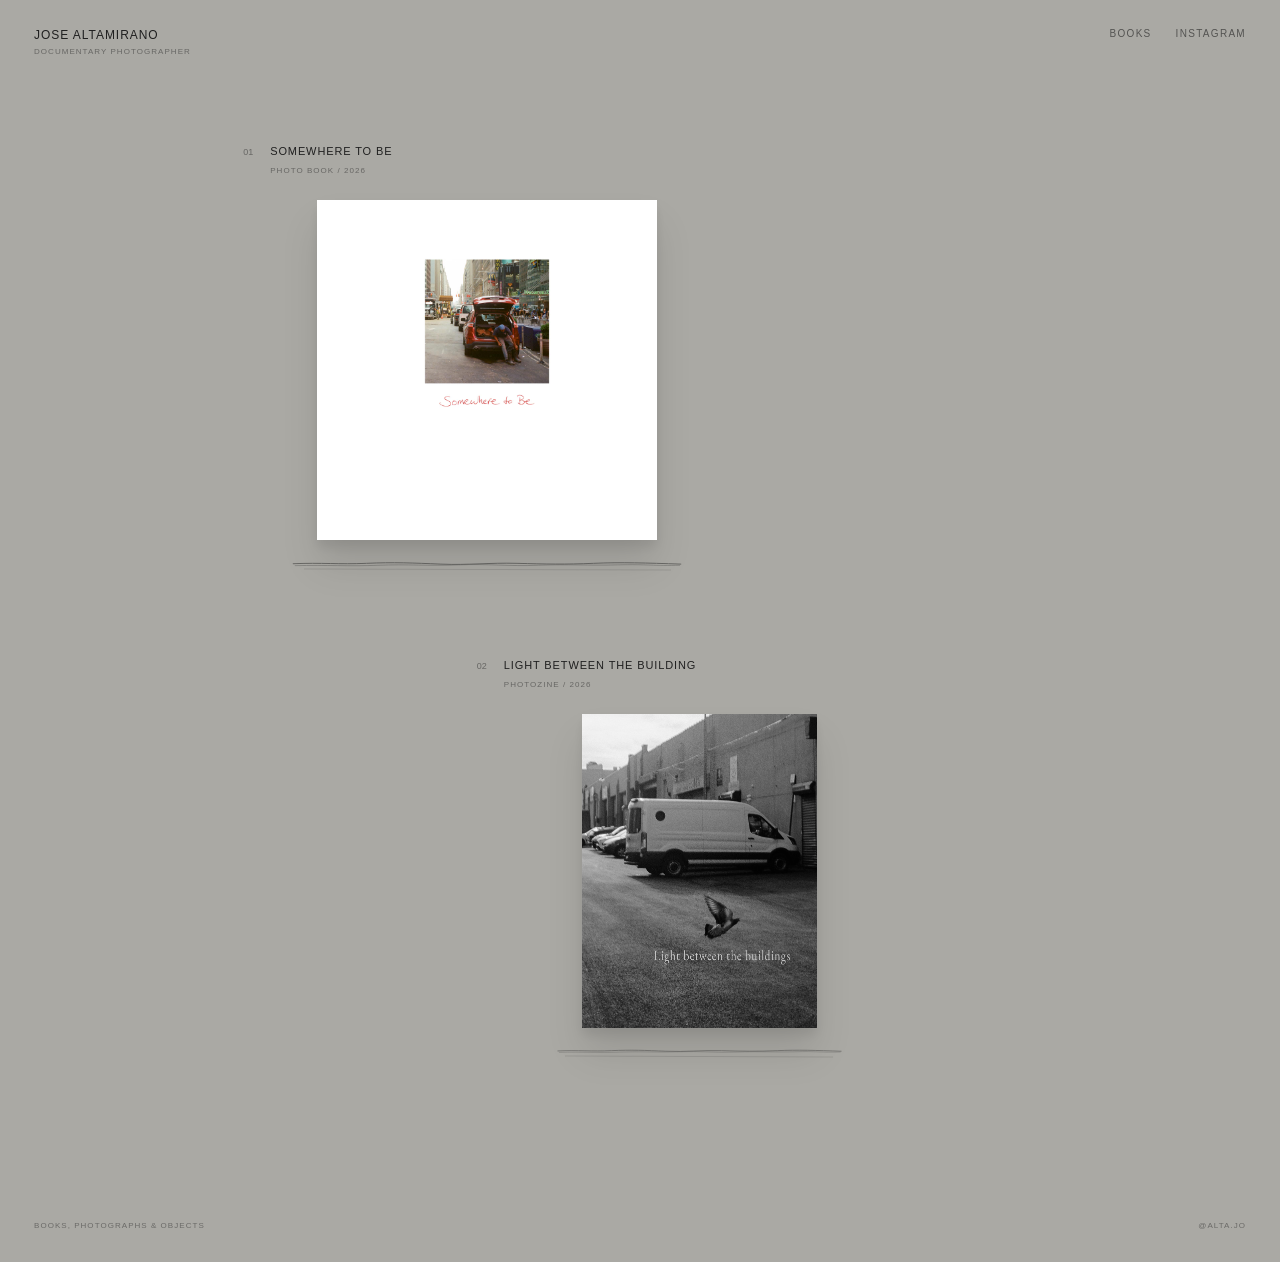
==== index.html @ 5baa40c7 "Add files via upload" ====
<!DOCTYPE html>
<html lang="en">
<head>
  <meta charset="UTF-8">
  <meta name="viewport" content="width=device-width, initial-scale=1.0">
  <title>Jose Altamirano</title>
  <link rel="stylesheet" href="style.css">
</head>

<body>

  <header class="site-header">
    <div class="brand-block">
      <a href="./" class="site-name">JOSE ALTAMIRANO</a>
      <span class="site-role">DOCUMENTARY PHOTOGRAPHER</span>
    </div>

    <nav class="site-nav">
      <a href="#books">BOOKS</a>
      <a
        href="https://www.instagram.com/alta.jo/"
        target="_blank"
        rel="noopener"
      >
        INSTAGRAM
      </a>
    </nav>
  </header>

  <main id="books" class="books">

    <article
      class="project project-summer"
      data-theme="summer"
    >
      <div class="project-meta">
        <span class="project-number">01</span>

        <div>
          <h1>SOMEWHERE TO BE</h1>
          <p>PHOTO BOOK / 2026</p>
        </div>
      </div>

      <a
        href="summer/"
        class="book-link"
        aria-label="View Somewhere to Be"
      >
        <div class="book-wrap">
          <img
            src="images/summer-cover.jpg"
            alt="Somewhere to Be"
            class="book"
          >
        </div>

        <div class="shelf">
          <span></span>
        </div>

        <div class="view-project">
          VIEW PROJECT →
        </div>
      </a>
    </article>

    <article
      class="project project-light"
      data-theme="light"
    >
      <div class="project-meta">
        <span class="project-number">02</span>

        <div>
          <h1>LIGHT BETWEEN THE BUILDING</h1>
          <p>PHOTOZINE / 2026</p>
        </div>
      </div>

      <a
        href="light-between-the-buildings/"
        class="book-link"
        aria-label="View Light Between the Building"
      >
        <div class="book-wrap smaller">
          <img
            src="images/light-cover.jpg"
            alt="Light Between the Building"
            class="book"
          >
        </div>

        <div class="shelf">
          <span></span>
        </div>

        <div class="view-project">
          VIEW PROJECT →
        </div>
      </a>
    </article>

  </main>

  <footer class="site-footer">
    <p>BOOKS, PHOTOGRAPHS & OBJECTS</p>

    <a
      href="https://www.instagram.com/alta.jo/"
      target="_blank"
      rel="noopener"
    >
      @ALTA.JO
    </a>
  </footer>

  <script src="script.js"></script>

</body>
</html>
---- style.css ----
/* ---------------------------------
   BASE
---------------------------------- */

* {
  box-sizing: border-box;
}

html {
  scroll-behavior: smooth;
}

:root {
  --background: #aaa9a4;
  --text: #202020;
  --muted: rgba(32, 32, 32, 0.56);
  --line: rgba(32, 32, 32, 0.55);

  --summer-bg: #e7dfd2;
  --summer-accent: #a74b3c;

  --light-bg: #262626;
  --light-text: #f3f0e8;
}

body {
  margin: 0;
  min-height: 100vh;
  background: var(--background);
  color: var(--text);
  font-family: Arial, Helvetica, sans-serif;

  transition:
    background-color 0.9s ease,
    color 0.9s ease;
}


/* ---------------------------------
   HEADER
---------------------------------- */

.site-header {
  position: fixed;
  z-index: 20;
  top: 0;
  left: 0;
  width: 100%;

  display: flex;
  align-items: flex-start;
  justify-content: space-between;

  padding: 28px 34px;
  pointer-events: none;
}

.site-header a {
  pointer-events: auto;
}

.brand-block {
  display: flex;
  flex-direction: column;
  align-items: flex-start;
  gap: 5px;
}

.site-role {
  font-size: 8px;
  letter-spacing: 0.13em;
  opacity: 0.48;
  white-space: nowrap;
}

.site-name {
  color: inherit;
  text-decoration: none;
  font-size: 12px;
  letter-spacing: 0.08em;
  font-weight: 500;
}

.site-nav {
  display: flex;
  gap: 24px;
}

.site-nav a {
  color: inherit;
  text-decoration: none;
  font-size: 10px;
  letter-spacing: 0.13em;
  opacity: 0.62;
  transition: opacity 0.3s ease;
}

.site-nav a:hover {
  opacity: 1;
}


/* ---------------------------------
   BOOKS
---------------------------------- */

.books {
  width: 100%;
  padding: 145px 6vw 75px;
}


/* ---------------------------------
   EACH PROJECT
---------------------------------- */

.project {
  position: relative;
  width: min(720px, 82vw);
  margin-bottom: 52px;

  opacity: 0;
  transform: translateY(20px);

  animation:
    projectEnter
    1s
    cubic-bezier(.22, .61, .36, 1)
    forwards;
}

.project:nth-child(2) {
  animation-delay: 0.18s;
}

.project-summer {
  margin-left: 13vw;
}

.project-light {
  margin-left: auto;
  margin-right: 13vw;
  width: min(560px, 72vw);
}


/* ---------------------------------
   PROJECT META
---------------------------------- */

.project-meta {
  display: flex;
  align-items: flex-start;
  gap: 17px;
  margin-bottom: 25px;

  transition:
    color 0.7s ease,
    transform 0.5s ease;
}

.project-number {
  font-size: 9px;
  line-height: 1.2;
  opacity: 0.48;
  padding-top: 2px;
}

.project-meta h1 {
  margin: 0 0 7px;
  max-width: 340px;
  font-size: 11px;
  line-height: 1.25;
  font-weight: 500;
  letter-spacing: 0.08em;
}

.project-meta p {
  margin: 0;
  font-size: 8px;
  letter-spacing: 0.13em;
  opacity: 0.48;
}


/* ---------------------------------
   BOOK LINK
---------------------------------- */

.book-link {
  position: relative;
  display: block;
  color: inherit;
  text-decoration: none;
}


/* ---------------------------------
   BOOK OBJECT
---------------------------------- */

.book-wrap {
  position: relative;
  width: 340px;
  margin-left: 74px;

  transform-style: preserve-3d;

  transition:
    transform 0.45s
    cubic-bezier(.22, .61, .36, 1);
}

.book-wrap.smaller {
  width: 235px;
  margin-left: 105px;
}

.book {
  display: block;
  width: 100%;
  height: auto;

  box-shadow:
    0 7px 11px rgba(0, 0, 0, 0.08),
    0 25px 35px rgba(0, 0, 0, 0.10);

  transition:
    box-shadow 0.45s ease,
    filter 0.45s ease;

  will-change: transform;
}

.project.is-hovering .book-wrap {
  transform:
    translateY(-11px)
    rotate(var(--rotate, 0deg));
}

.project.is-hovering .book {
  box-shadow:
    0 13px 18px rgba(0, 0, 0, 0.09),
    0 36px 50px rgba(0, 0, 0, 0.15);
}


/* ---------------------------------
   SHELF
---------------------------------- */

.shelf {
  position: relative;
  height: 28px;

  /* gives the book a little air above the shelf */
  margin-top: 18px;
}

/* Keep each shelf only a little wider than the book itself. */
.project-summer .shelf {
  width: 390px;
  margin-left: 49px;
}

.project-light .shelf {
  width: 285px;
  margin-left: 80px;
}

/*
  Uneven double stroke. The SVG is used only as a mask,
  so it automatically follows the current project color.
*/
.shelf span {
  position: absolute;
  left: 0;
  top: 0;

  display: block;
  width: 100%;
  height: 13px;

  background: currentColor;
  opacity: 0.52;

  -webkit-mask:
    url("data:image/svg+xml,%3Csvg xmlns='http://www.w3.org/2000/svg' viewBox='0 0 1000 22'%3E%3Cpath d='M3 9 C75 6 122 11 191 8 S310 7 382 10 S505 6 577 8 S701 11 773 8 S907 7 997 10' fill='none' stroke='black' stroke-width='2.4' stroke-linecap='round'/%3E%3Cpath d='M8 14 C90 12 145 16 220 13 S352 15 427 12 S557 16 632 13 S760 14 835 12 S930 15 994 13' fill='none' stroke='black' stroke-width='1.25' stroke-linecap='round'/%3E%3C/svg%3E")
    center / 100% 100% no-repeat;

  mask:
    url("data:image/svg+xml,%3Csvg xmlns='http://www.w3.org/2000/svg' viewBox='0 0 1000 22'%3E%3Cpath d='M3 9 C75 6 122 11 191 8 S310 7 382 10 S505 6 577 8 S701 11 773 8 S907 7 997 10' fill='none' stroke='black' stroke-width='2.4' stroke-linecap='round'/%3E%3Cpath d='M8 14 C90 12 145 16 220 13 S352 15 427 12 S557 16 632 13 S760 14 835 12 S930 15 994 13' fill='none' stroke='black' stroke-width='1.25' stroke-linecap='round'/%3E%3C/svg%3E")
    center / 100% 100% no-repeat;

  transform: scaleX(0) rotate(-0.12deg);
  transform-origin: left center;

  animation:
    drawShelf
    1.1s
    cubic-bezier(.22, .61, .36, 1)
    forwards;

  animation-delay: 0.45s;
}

/* small imperfect pencil-like continuation */
.shelf::after {
  content: "";

  position: absolute;
  left: 3%;
  top: 11px;

  width: 94%;
  height: 1px;

  background: currentColor;
  opacity: 0.13;

  transform: rotate(0.18deg);
  transform-origin: center;
}

/* ---------------------------------
   VIEW PROJECT
---------------------------------- */

.view-project {
  margin-top: 11px;
  margin-left: 74px;

  font-size: 9px;
  letter-spacing: 0.14em;

  opacity: 0;
  transform: translateY(7px);

  transition:
    opacity 0.35s ease,
    transform 0.35s ease;
}

.project-light .view-project {
  margin-left: 105px;
}

.project.is-hovering .view-project {
  opacity: 0.75;
  transform: translateY(0);
}


/* ---------------------------------
   PROJECT HOVER DETAILS
---------------------------------- */

.project-summer.is-hovering .project-number {
  color: var(--summer-accent);
  opacity: 1;
}

.project.is-hovering .project-meta {
  transform: translateY(-2px);
}


/* ---------------------------------
   FOOTER
---------------------------------- */

.site-footer {
  display: flex;
  justify-content: space-between;
  align-items: flex-end;

  padding: 0 34px 32px;

  font-size: 8px;
  letter-spacing: 0.13em;

  opacity: 0.45;

  transition: color 0.7s ease;
}

.site-footer p {
  margin: 0;
}

.site-footer a {
  color: inherit;
  text-decoration: none;
}


/* ---------------------------------
   THEME STATES
---------------------------------- */

body.theme-summer {
  background: var(--summer-bg);
  color: #2a2926;
}

body.theme-light {
  background: var(--light-bg);
  color: var(--light-text);
}

body.theme-light .book {
  box-shadow:
    0 10px 20px rgba(0, 0, 0, 0.25),
    0 35px 55px rgba(0, 0, 0, 0.35);
}


/* ---------------------------------
   ANIMATIONS
---------------------------------- */

@keyframes projectEnter {
  from {
    opacity: 0;
    transform: translateY(20px);
  }

  to {
    opacity: 1;
    transform: translateY(0);
  }
}

@keyframes drawShelf {
  from {
    transform: scaleX(0);
  }

  to {
    transform: scaleX(1);
  }
}


/* ---------------------------------
   MOBILE
---------------------------------- */

@media (max-width: 700px) {

  .site-header {
    padding: 23px 20px;
  }

  .site-nav {
    gap: 13px;
  }

  .brand-block {
    gap: 4px;
  }

  .site-role {
    font-size: 7px;
    letter-spacing: 0.11em;
  }

  .site-nav a {
    font-size: 8px;
  }

  .books {
    padding: 125px 20px 80px;
  }

  .project,
  .project-light {
    width: 100%;

    margin-left: 0;
    margin-right: 0;
    margin-bottom: 64px;
  }

  .project-light {
    padding-left: 8vw;
  }

  .project-meta {
    margin-bottom: 19px;
  }

  .book-wrap {
    width: min(68vw, 305px);
    margin-left: 7vw;
  }

  .book-wrap.smaller {
    width: min(52vw, 235px);
    margin-left: 15vw;
  }

  .shelf {
    margin-top: 16px;
  }

  .project-summer .shelf {
    width: calc(min(68vw, 305px) + 42px);
    margin-left: calc(7vw - 21px);
  }

  .project-light .shelf {
    width: calc(min(52vw, 235px) + 42px);
    margin-left: calc(15vw - 21px);
  }

  .view-project {
    margin-left: 7vw;
  }

  .project-light .view-project {
    margin-left: 15vw;
  }

  .view-project {
    opacity: 0.52;
    transform: none;
  }

  .site-footer {
    padding: 0 20px 24px;
    gap: 20px;
  }
}


/* ---------------------------------
   REDUCED MOTION
---------------------------------- */

@media (prefers-reduced-motion: reduce) {

  *,
  *::before,
  *::after {
    animation-duration: 0.01ms !important;
    animation-iteration-count: 1 !important;
    transition-duration: 0.01ms !important;
  }
}
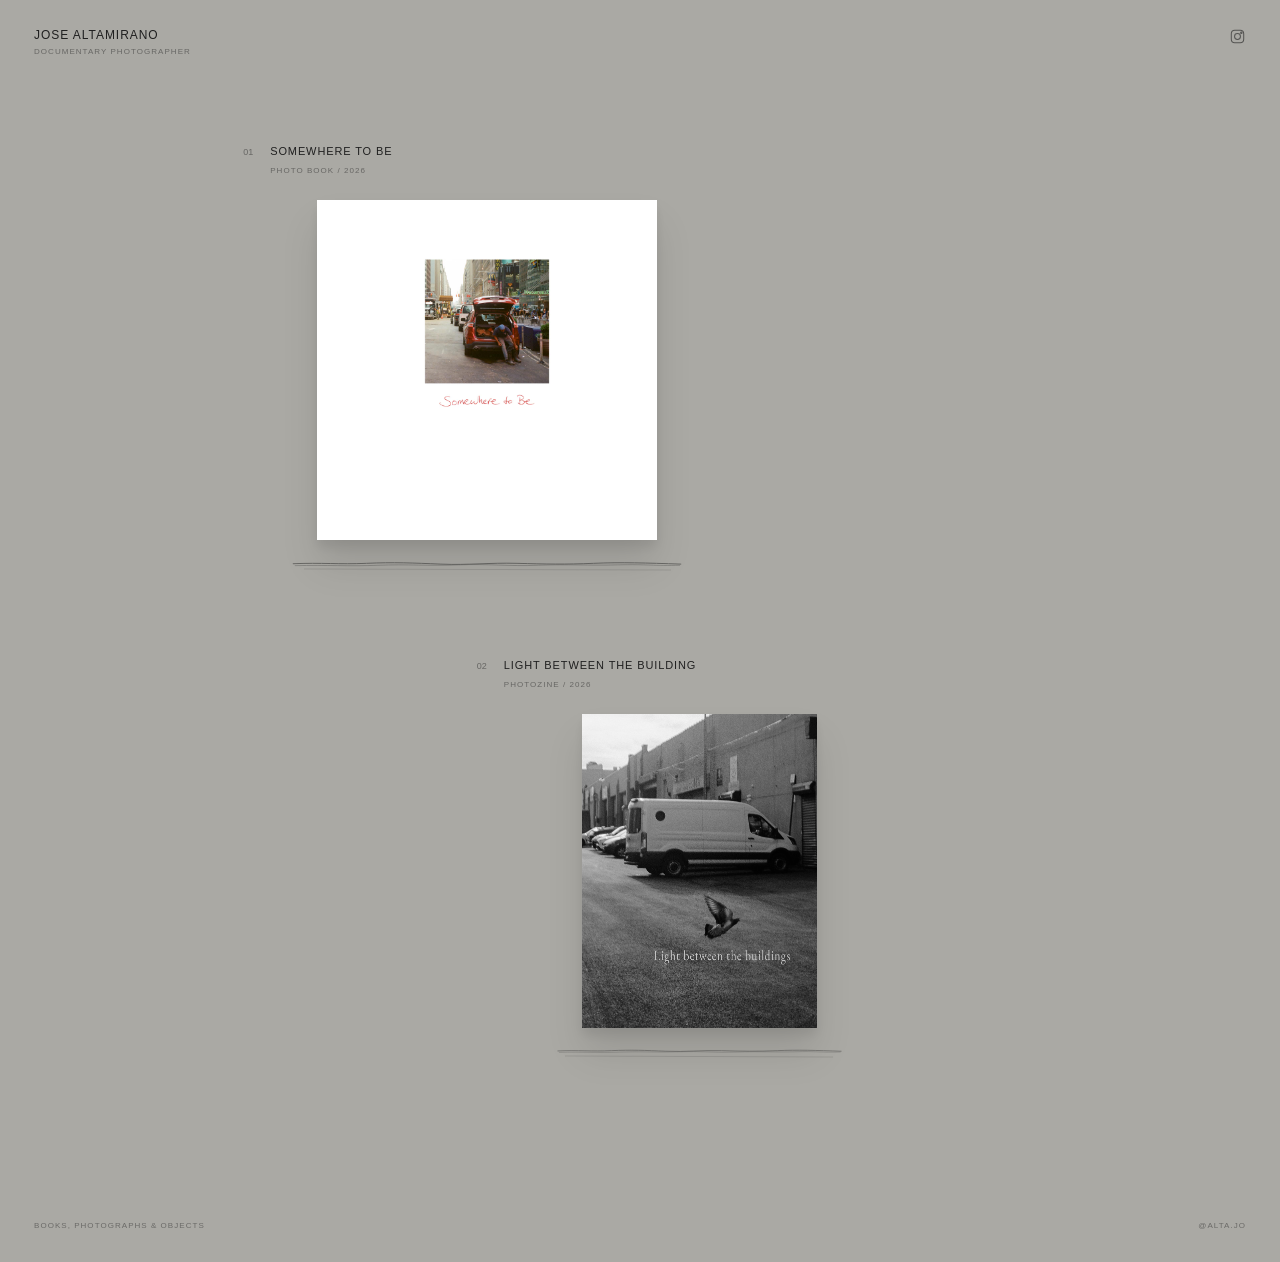
==== commit e8369737: "Add files via upload" ====
--- a/index.html
+++ b/index.html
@@ -16,13 +16,18 @@
     </div>
 
     <nav class="site-nav">
-      <a href="#books">BOOKS</a>
       <a
         href="https://www.instagram.com/alta.jo/"
         target="_blank"
         rel="noopener"
+        aria-label="Instagram"
+        class="instagram-link"
       >
-        INSTAGRAM
+        <svg class="instagram-icon" viewBox="0 0 24 24" aria-hidden="true">
+          <rect x="3.25" y="3.25" width="17.5" height="17.5" rx="5"></rect>
+          <circle cx="12" cy="12" r="4.15"></circle>
+          <circle cx="17.45" cy="6.75" r="1"></circle>
+        </svg>
       </a>
     </nav>
   </header>
--- a/style.css
+++ b/style.css
@@ -83,20 +83,35 @@
 
 .site-nav {
   display: flex;
-  gap: 24px;
+  align-items: center;
 }
 
 .site-nav a {
   color: inherit;
   text-decoration: none;
-  font-size: 10px;
-  letter-spacing: 0.13em;
   opacity: 0.62;
-  transition: opacity 0.3s ease;
+  transition: opacity 0.3s ease, transform 0.3s ease;
 }
 
 .site-nav a:hover {
   opacity: 1;
+  transform: translateY(-1px);
+}
+
+.instagram-link {
+  display: inline-flex;
+  align-items: center;
+  justify-content: center;
+}
+
+.instagram-icon {
+  width: 17px;
+  height: 17px;
+  fill: none;
+  stroke: currentColor;
+  stroke-width: 1.45;
+  stroke-linecap: round;
+  stroke-linejoin: round;
 }
 
 
@@ -448,12 +463,18 @@
 
 @media (max-width: 700px) {
 
+  body {
+    transition:
+      background-color 0.85s cubic-bezier(.22, .61, .36, 1),
+      color 0.7s ease;
+  }
+
   .site-header {
     padding: 23px 20px;
   }
 
   .site-nav {
-    gap: 13px;
+    gap: 0;
   }
 
   .brand-block {
@@ -465,8 +486,9 @@
     letter-spacing: 0.11em;
   }
 
-  .site-nav a {
-    font-size: 8px;
+  .instagram-icon {
+    width: 16px;
+    height: 16px;
   }
 
   .books {
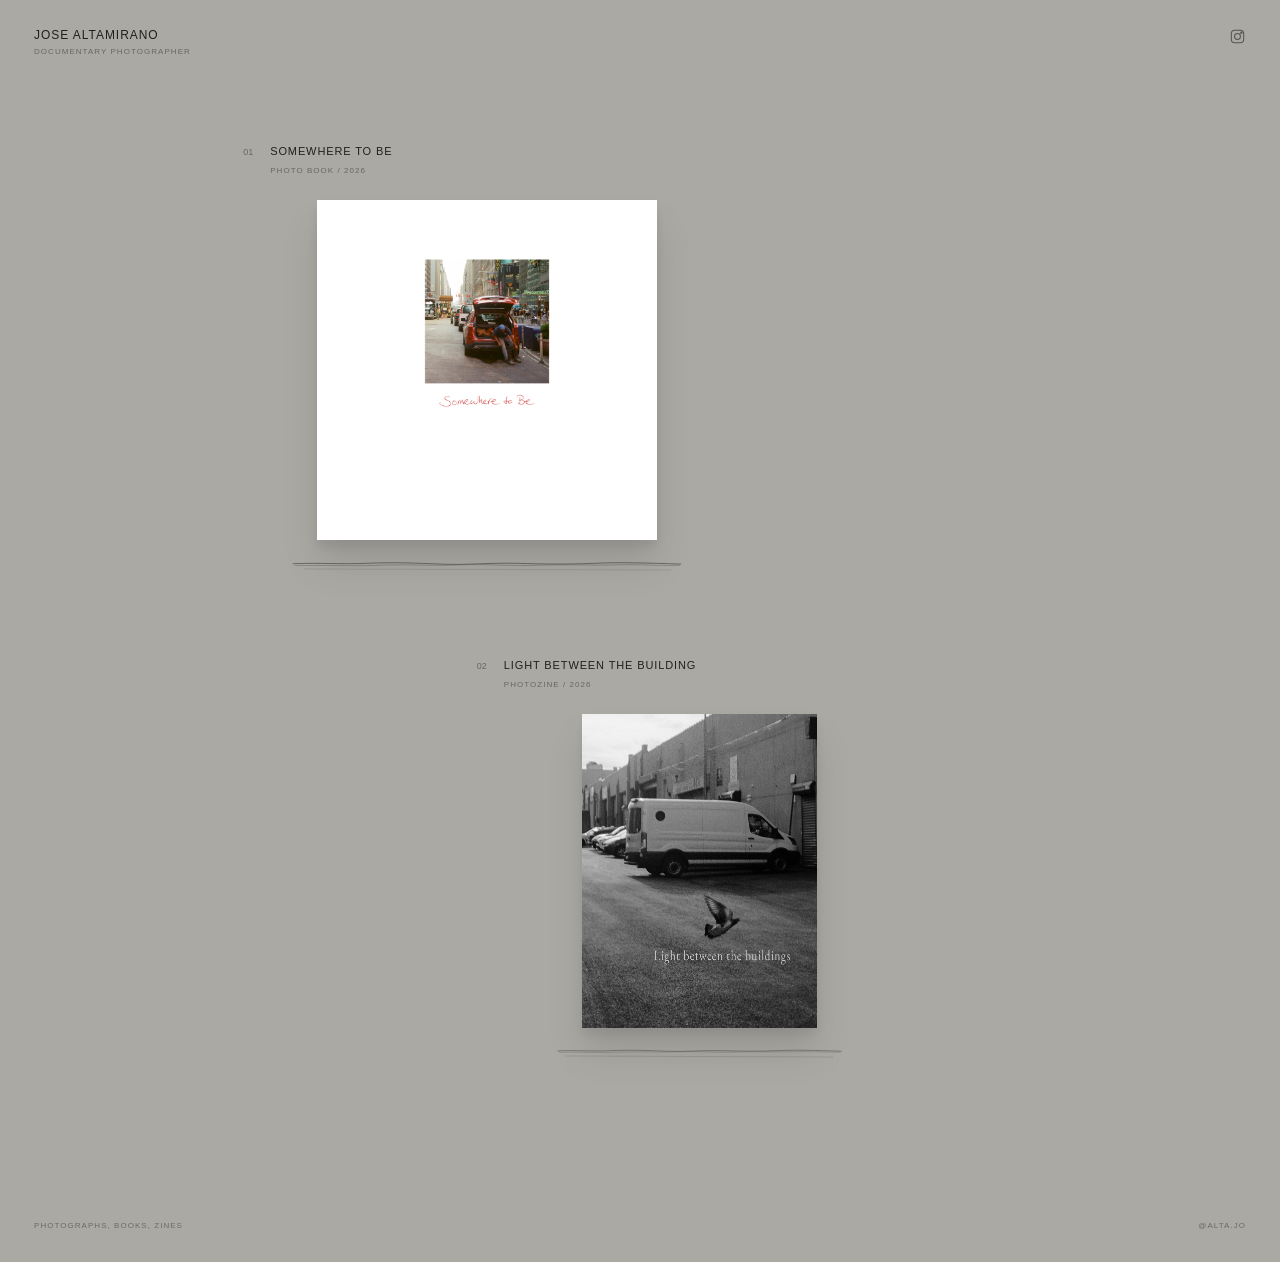
==== commit 0fd5ff29: "Add files via upload" ====
--- a/index.html
+++ b/index.html
@@ -48,7 +48,7 @@
       </div>
 
       <a
-        href="summer/"
+        href="Summer/"
         class="book-link"
         aria-label="View Somewhere to Be"
       >
@@ -109,7 +109,7 @@
   </main>
 
   <footer class="site-footer">
-    <p>BOOKS, PHOTOGRAPHS & OBJECTS</p>
+    <p>PHOTOGRAPHS, BOOKS, ZINES</p>
 
     <a
       href="https://www.instagram.com/alta.jo/"
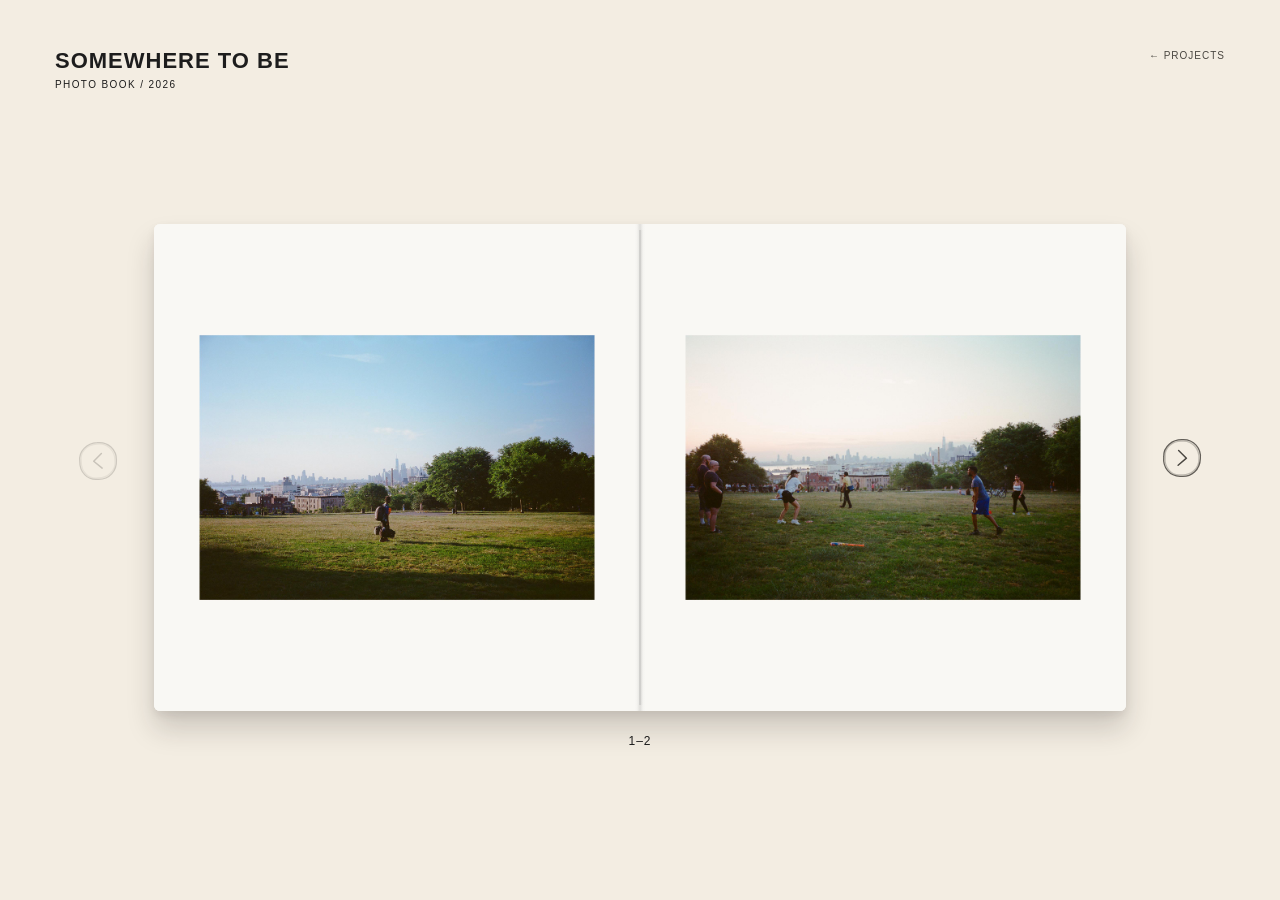
==== commit 2c65922b: "Add files via upload" ====
--- a/index.html
+++ b/index.html
@@ -1,126 +1,293 @@
 <!DOCTYPE html>
+
 <html lang="en">
 <head>
-  <meta charset="UTF-8">
-  <meta name="viewport" content="width=device-width, initial-scale=1.0">
-  <title>Jose Altamirano</title>
-  <link rel="stylesheet" href="style.css">
+<meta charset="utf-8"/>
+<meta content="width=device-width, initial-scale=1.0" name="viewport"/>
+<title>Somewhere to Be — Jose Altamirano</title>
+<link href="style.css" rel="stylesheet"/>
 </head>
-
-<body>
-
-  <header class="site-header">
-    <div class="brand-block">
-      <a href="./" class="site-name">JOSE ALTAMIRANO</a>
-      <span class="site-role">DOCUMENTARY PHOTOGRAPHER</span>
-    </div>
-
-    <nav class="site-nav">
-      <a
-        href="https://www.instagram.com/alta.jo/"
-        target="_blank"
-        rel="noopener"
-        aria-label="Instagram"
-        class="instagram-link"
-      >
-        <svg class="instagram-icon" viewBox="0 0 24 24" aria-hidden="true">
-          <rect x="3.25" y="3.25" width="17.5" height="17.5" rx="5"></rect>
-          <circle cx="12" cy="12" r="4.15"></circle>
-          <circle cx="17.45" cy="6.75" r="1"></circle>
+<body id="top">
+<header class="site-header">
+<h1>SOMEWHERE TO BE</h1>
+<p>PHOTO BOOK / 2026</p>
+</header>
+<a class="back-link" href="../index.html">← Projects</a>
+<main>
+<section aria-label="Somewhere to Be photo book" class="book-area">
+
+<button aria-label="Previous spread" class="arrow-button" id="previous-button" type="button">
+<svg aria-hidden="true" viewbox="0 0 60 60">
+<path class="sketch-circle circle-one" d="M30 5 C45 4, 56 16, 55 30 C55 45, 44 56, 29 55 C14 56, 4 44, 5 29 C4 15, 16 5, 30 5"></path>
+<path class="sketch-circle circle-two" d="M29 7 C43 5, 54 17, 53 31 C54 44, 42 54, 29 53 C16 55, 6 43, 7 30 C5 17, 16 7, 29 7"></path>
+<path class="sketch-arrow" d="M35 20 L24 30 L35 40"></path>
+</svg>
+</button>
+
+<div class="book-column">
+    <div class="purchase-slot">
+        <a class="mid-book-purchase" href="https://www.blurb.com/bookstore/invited/11046856/078c89bf5e12986d4794da893e44dfa9be1e446a" id="mid-book-purchase" target="_blank" rel="noopener noreferrer">GET A COPY →</a>
+    </div>
+
+    <div class="book" id="book">
+        <div class="page left-page">
+            <img alt="Left page of Somewhere to Be" id="left-page-image" src="images/001.jpg"/>
+        </div>
+        <div class="page right-page">
+            <img alt="Right page of Somewhere to Be" id="right-page-image" src="images/002.jpg"/>
+        </div>
+    </div>
+
+    <p class="page-number" id="page-number">1–2</p>
+</div>
+
+<button aria-label="Next spread" class="arrow-button" id="next-button" type="button">
+<svg aria-hidden="true" viewbox="0 0 60 60">
+<path class="sketch-circle circle-one" d="M30 5 C45 4, 56 16, 55 30 C55 45, 44 56, 29 55 C14 56, 4 44, 5 29 C4 15, 16 5, 30 5"></path>
+<path class="sketch-circle circle-two" d="M29 7 C43 5, 54 17, 53 31 C54 44, 42 54, 29 53 C16 55, 6 43, 7 30 C5 17, 16 7, 29 7"></path>
+<path class="sketch-arrow" d="M25 20 L36 30 L25 40"></path>
+</svg>
+</button>
+
+</section>
+</main>
+<!-- Hand-drawn cue appears once the reader reaches pages 13–14. -->
+<a aria-hidden="true" class="outside-scroll-cue" href="#prints" id="outside-scroll-cue">
+<span class="outside-scroll-label">SCROLL</span>
+<svg aria-hidden="true" viewbox="0 0 64 64">
+<path class="cue-circle cue-circle-one" d="M32 5 C47 5, 59 16, 59 31 C59 47, 48 59, 32 59 C16 60, 5 48, 5 32 C5 17, 16 6, 32 5 Z"></path>
+<path class="cue-circle cue-circle-two" d="M31 7 C46 6, 57 18, 57 32 C57 46, 47 57, 32 57 C18 58, 7 47, 7 32 C7 18, 17 8, 31 7 Z"></path>
+<path class="cue-arrow" d="M32 18 C31 25, 33 31, 32 39"></path>
+<path class="cue-arrow" d="M24 34 C27 38, 29 41, 32 45 C35 41, 38 38, 41 34"></path>
+</svg>
+</a>
+<!-- ==================================================
+     PROJECT EDITIONS
+     Unlocks once the reader reaches pages 13–14.
+     ================================================== -->
+<section aria-hidden="true" class="project-editions">
+<section class="shop-section prints-section" id="prints">
+<div class="about-book-block" aria-labelledby="about-book-title">
+<p class="about-book-label" id="about-book-title">ABOUT THIS BOOK</p>
+<div class="about-book-copy">
+<p>This is a collection of photographs from the places I’ve passed through, wandered into, and sometimes taken the long way around.</p>
+<p>These images are about everyday movement—people going somewhere, waiting, working, walking, and simply existing in the spaces between destinations.</p>
+<p>The book is a reminder that sometimes getting there matters less than noticing what’s around the corner.</p>
+</div>
+</div>
+<div class="free-pdf-block" id="get-the-book" aria-label="Get the book">
+<p class="free-pdf-label">GET THE BOOK</p>
+<div class="book-options">
+<div class="book-option">
+<p class="book-option-title">FREE DIGITAL COPY</p>
+<p class="free-pdf-copy">Download a free PDF to preview the full book.</p>
+<a class="free-pdf-link" href="downloads/somewhere-to-be.pdf" download>DOWNLOAD FREE PDF →</a>
+</div>
+<div class="book-option">
+<p class="book-option-title">PRINTED EDITION</p>
+<p class="free-pdf-copy">Prefer a physical copy? Order the printed edition through Blurb.</p>
+<a class="physical-book-link" href="https://www.blurb.com/bookstore/invited/11046856/078c89bf5e12986d4794da893e44dfa9be1e446a" target="_blank" rel="noopener noreferrer">BUY ON BLURB →</a>
+</div>
+</div>
+</div>
+<header class="section-heading">
+<p class="section-number">01</p>
+<h2>PRINTS</h2>
+</header>
+<div class="print-gallery-v2">
+<div class="print-stage-v2">
+<div class="print-visuals-v2">
+<article class="print-visual-v2 print-visual-one-v2" data-print-preview="0" role="button" tabindex="0">
+<img alt="Somewhere to Be print 01" src="images/prints/print-01.jpg"/>
+</article>
+<article class="print-visual-v2 print-visual-two-v2" data-print-preview="1" role="button" tabindex="0">
+<img alt="Somewhere to Be print 02" src="images/prints/print-02.jpg"/>
+</article>
+<article class="print-visual-v2 print-visual-three-v2" data-print-preview="2" role="button" tabindex="0">
+<img alt="Somewhere to Be print 03" src="images/prints/print-03.jpg"/>
+</article>
+</div>
+<!-- Details stay above the shelf. -->
+<div class="print-meta-row-v2">
+<div class="print-meta-v2">
+<p class="product-name">PRINT 01</p>
+<p class="product-details">8 × 12 / 11 × 14 / 12 × 18</p>
+<button class="product-link" type="button" data-print-preview="0">VIEW PRINT →</button>
+</div>
+<div class="print-meta-v2">
+<p class="product-name">PRINT 02</p>
+<p class="product-details">8 × 12 / 11 × 14 / 12 × 18</p>
+<button class="product-link" type="button" data-print-preview="1">VIEW PRINT →</button>
+</div>
+<div class="print-meta-v2">
+<p class="product-name">PRINT 03</p>
+<p class="product-details">8 × 12 / 11 × 14 / 12 × 18</p>
+<button class="product-link" type="button" data-print-preview="2">VIEW PRINT →</button>
+</div>
+</div>
+<div aria-hidden="true" class="print-shelf-v2"></div>
+</div>
+</div>
+</section>
+<section class="shop-section wearables-section" id="wearables" aria-hidden="true">
+<header class="section-heading">
+<p class="section-number">02</p>
+<h2>WEARABLES</h2>
+</header>
+<div class="wearable-gallery-v2">
+<div class="wearable-products-v2">
+<article class="wearable-item-v2" data-tee-item>
+<div class="wearable-visual-v2"
+     data-tee-preview
+     data-tee-title="PROJECT TEE 01"
+     data-tee-front="images/wearables/shirt-front-01.png"
+     data-tee-back="images/wearables/shirt-back-01.png"
+     role="button" tabindex="0"
+     aria-label="View Somewhere to Be tee 01 front and back">
+<img class="summer-tee-main-image" alt="Somewhere to Be project tee 01 back" src="images/wearables/shirt-back-01.png"/>
+</div>
+<div class="wearable-meta-v2">
+<p class="product-name">PROJECT TEE 01</p>
+<p class="product-details">SOMEWHERE TO BE</p>
+<button class="product-link" type="button"
+        data-tee-preview
+        data-tee-title="PROJECT TEE 01"
+        data-tee-front="images/wearables/shirt-front-01.png"
+        data-tee-back="images/wearables/shirt-back-01.png">VIEW TEE →</button>
+</div>
+</article>
+
+<article class="wearable-item-v2" data-tee-item>
+<div class="wearable-visual-v2"
+     data-tee-preview
+     data-tee-title="PROJECT TEE 02"
+     data-tee-front="images/wearables/shirt-front-02.png"
+     data-tee-back="images/wearables/shirt-back-02.png"
+     role="button" tabindex="0"
+     aria-label="View Somewhere to Be tee 02 front and back">
+<img class="summer-tee-main-image" alt="Somewhere to Be project tee 02 back" src="images/wearables/shirt-back-02.png"/>
+</div>
+<div class="wearable-meta-v2">
+<p class="product-name">PROJECT TEE 02</p>
+<p class="product-details">SOMEWHERE TO BE</p>
+<button class="product-link" type="button"
+        data-tee-preview
+        data-tee-title="PROJECT TEE 02"
+        data-tee-front="images/wearables/shirt-front-02.png"
+        data-tee-back="images/wearables/shirt-back-02.png">VIEW TEE →</button>
+</div>
+</article>
+</div>
+<div class="wearable-shelf-v2" aria-hidden="true"></div>
+</div>
+</section>
+<section class="shop-section objects-section" data-optional-products="">
+<header class="section-heading">
+<p class="section-number">03</p>
+<h2>OBJECTS</h2>
+</header>
+<div class="floating-products objects-layout">
+<article class="floating-product object-product object-one">
+<div class="product-image-wrap transparent-product">
+<img alt="Somewhere to Be sticker" src="images/objects/sticker-01.png"/>
+</div>
+<div class="product-info">
+<p class="product-name">STICKER 01</p>
+<button class="product-link" type="button">VIEW →</button>
+</div>
+</article>
+<article class="floating-product object-product object-two">
+<div class="product-image-wrap transparent-product">
+<img alt="Somewhere to Be sticker" src="images/objects/sticker-02.png"/>
+</div>
+<div class="product-info">
+<p class="product-name">STICKER 02</p>
+<button class="product-link" type="button">VIEW →</button>
+</div>
+</article>
+<article class="floating-product object-product object-three">
+<div class="product-image-wrap transparent-product">
+<img alt="Somewhere to Be sticker" src="images/objects/sticker-03.png"/>
+</div>
+<div class="product-info">
+<p class="product-name">STICKER 03</p>
+<button class="product-link" type="button">VIEW →</button>
+</div>
+</article>
+</div>
+</section>
+<footer class="project-footer">
+<a class="back-to-top" href="#top">↑ BACK TO TOP</a>
+<a class="footer-instagram" href="https://www.instagram.com/alta.jo/" rel="noopener noreferrer" target="_blank">@ALTA.JO ↗</a>
+</footer>
+</section>
+
+<!-- LARGE PRINT PREVIEW -->
+<div class="print-preview-modal" id="print-preview-modal" aria-hidden="true">
+    <button class="print-preview-backdrop" type="button" aria-label="Close print preview" data-print-close></button>
+
+    <div class="print-preview-dialog" role="dialog" aria-modal="true" aria-labelledby="print-preview-title">
+        <div class="print-preview-image-wrap">
+            <img id="print-preview-image" src="" alt="Selected print preview">
+        </div>
+
+        <div class="print-preview-info">
+            <div>
+                <p class="print-preview-title" id="print-preview-title">PRINT 01</p>
+                <p class="print-preview-sizes">8 × 12 / 11 × 14 / 12 × 18</p>
+            </div>
+
+            <a class="print-preview-next" id="print-preview-next" href="prints/print-01.html">VIEW PRINT PAGE →</a>
+        </div>
+    </div>
+
+    <button class="print-preview-close-cue" type="button" aria-label="Close print preview" data-print-close>
+        <span class="print-preview-close-label">CLOSE</span>
+        <svg viewBox="0 0 64 64" aria-hidden="true">
+            <path class="preview-close-circle preview-close-circle-one" d="M32 5 C47 5, 59 16, 59 31 C59 47, 48 59, 32 59 C16 60, 5 48, 5 32 C5 17, 16 6, 32 5 Z"></path>
+            <path class="preview-close-circle preview-close-circle-two" d="M31 7 C46 6, 57 18, 57 32 C57 46, 47 57, 32 57 C18 58, 7 47, 7 32 C7 18, 17 8, 31 7 Z"></path>
+            <path class="preview-close-x" d="M23 23 C27 27, 31 31, 41 41"></path>
+            <path class="preview-close-x" d="M41 23 C36 28, 31 33, 23 41"></path>
         </svg>
-      </a>
-    </nav>
-  </header>
-
-  <main id="books" class="books">
-
-    <article
-      class="project project-summer"
-      data-theme="summer"
-    >
-      <div class="project-meta">
-        <span class="project-number">01</span>
-
-        <div>
-          <h1>SOMEWHERE TO BE</h1>
-          <p>PHOTO BOOK / 2026</p>
-        </div>
-      </div>
-
-      <a
-        href="Summer/"
-        class="book-link"
-        aria-label="View Somewhere to Be"
-      >
-        <div class="book-wrap">
-          <img
-            src="images/summer-cover.jpg"
-            alt="Somewhere to Be"
-            class="book"
-          >
-        </div>
-
-        <div class="shelf">
-          <span></span>
-        </div>
-
-        <div class="view-project">
-          VIEW PROJECT →
-        </div>
-      </a>
-    </article>
-
-    <article
-      class="project project-light"
-      data-theme="light"
-    >
-      <div class="project-meta">
-        <span class="project-number">02</span>
-
-        <div>
-          <h1>LIGHT BETWEEN THE BUILDING</h1>
-          <p>PHOTOZINE / 2026</p>
-        </div>
-      </div>
-
-      <a
-        href="light-between-the-buildings/"
-        class="book-link"
-        aria-label="View Light Between the Building"
-      >
-        <div class="book-wrap smaller">
-          <img
-            src="images/light-cover.jpg"
-            alt="Light Between the Building"
-            class="book"
-          >
-        </div>
-
-        <div class="shelf">
-          <span></span>
-        </div>
-
-        <div class="view-project">
-          VIEW PROJECT →
-        </div>
-      </a>
-    </article>
-
-  </main>
-
-  <footer class="site-footer">
-    <p>PHOTOGRAPHS, BOOKS, ZINES</p>
-
-    <a
-      href="https://www.instagram.com/alta.jo/"
-      target="_blank"
-      rel="noopener"
-    >
-      @ALTA.JO
-    </a>
-  </footer>
-
-  <script src="script.js"></script>
-
+    </button>
+</div>
+
+<!-- TEE PREVIEW — FRONT + BACK -->
+<div class="tee-preview-modal" id="tee-preview-modal" aria-hidden="true">
+    <button class="tee-preview-backdrop" type="button" aria-label="Close tee preview" data-tee-close></button>
+
+    <div class="tee-preview-dialog" role="dialog" aria-modal="true" aria-labelledby="tee-preview-title">
+        <div class="tee-preview-images">
+            <figure class="tee-preview-side">
+                <img id="tee-preview-front" src="images/wearables/shirt-front-01.png" alt="Somewhere to Be project tee front">
+                <figcaption>FRONT</figcaption>
+            </figure>
+
+            <figure class="tee-preview-side">
+                <img id="tee-preview-back" src="images/wearables/shirt-back-01.png" alt="Somewhere to Be project tee back">
+                <figcaption>BACK</figcaption>
+            </figure>
+        </div>
+
+        <div class="tee-preview-info">
+            <div>
+                <p class="tee-preview-title" id="tee-preview-title">PROJECT TEE 01</p>
+                <p class="tee-preview-project">SOMEWHERE TO BE</p>
+            </div>
+        </div>
+    </div>
+
+    <button class="tee-preview-close-cue" type="button" aria-label="Close tee preview" data-tee-close>
+        <span class="tee-preview-close-label">CLOSE</span>
+        <svg viewBox="0 0 64 64" aria-hidden="true">
+            <path class="preview-close-circle preview-close-circle-one" d="M32 5 C47 5, 59 16, 59 31 C59 47, 48 59, 32 59 C16 60, 5 48, 5 32 C5 17, 16 6, 32 5 Z"></path>
+            <path class="preview-close-circle preview-close-circle-two" d="M31 7 C46 6, 57 18, 57 32 C57 46, 47 57, 32 57 C18 58, 7 47, 7 32 C7 18, 17 8, 31 7 Z"></path>
+            <path class="preview-close-x" d="M23 23 C27 27, 31 31, 41 41"></path>
+            <path class="preview-close-x" d="M41 23 C36 28, 31 33, 23 41"></path>
+        </svg>
+    </button>
+</div>
+
+<script src="script.js"></script>
 </body>
 </html>
--- a/style.css
+++ b/style.css
@@ -1,572 +1,2451 @@
-/* ---------------------------------
-   BASE
----------------------------------- */
-
 * {
-  box-sizing: border-box;
-}
+    margin: 0;
+    padding: 0;
+    box-sizing: border-box;
+}
+
+:root {
+    --site-background: #f3ede2;
+    --book-paper: #f8f6f0;
+    --text-color: #1d1d1d;
+    --arrow-color: #4a4741;
+}
+
+body {
+    min-height: 100vh;
+    background-color: var(--site-background);
+    color: var(--text-color);
+    font-family: Arial, Helvetica, sans-serif;
+}
+
+body.popup-open {
+    overflow: hidden;
+}
+
+.site-header {
+    position: absolute;
+    top: 48px;
+    left: 55px;
+    z-index: 20;
+}
+
+.site-header h1 {
+    font-size: 22px;
+    letter-spacing: 1px;
+}
+
+.site-header p {
+    margin-top: 5px;
+    font-size: 10px;
+    letter-spacing: 1.4px;
+}
+
+.back-link {
+    position: absolute;
+
+    top: 50px;
+    right: 55px;
+
+    color: #4a4741;
+
+    font-family: Arial, Helvetica, sans-serif;
+
+    font-size: 10px;
+
+    letter-spacing: 1px;
+
+    text-transform: uppercase;
+    text-decoration: none;
+
+    z-index: 20;
+
+    transition: opacity 0.2s ease;
+}
+
+.back-link:hover {
+    opacity: 0.55;
+}
+.book-area {
+    min-height: 92vh;
+    display: flex;
+    justify-content: center;
+    align-items: center;
+    gap: 32px;
+    padding: 120px 30px 30px;
+}
+
+.book {
+    width: min(1000px, 76vw);
+    aspect-ratio: 2 / 1;
+    display: flex;
+    position: relative;
+    isolation: isolate;
+    background-color: var(--book-paper);
+    border-radius: 6px;
+    overflow: visible;
+    box-shadow:
+        0 18px 28px rgba(35, 30, 25, 0.18),
+        0 4px 8px rgba(35, 30, 25, 0.08);
+    transition:
+        opacity 0.45s ease,
+        transform 0.45s ease,
+        filter 0.45s ease;
+}
+
+.book.is-ending {
+    opacity: 0;
+    transform: scale(0.97);
+    filter: blur(2px);
+}
+
+.book::after {
+    content: "";
+    position: absolute;
+    top: 0;
+    bottom: 0;
+    left: 50%;
+    width: 12px;
+    transform: translateX(-50%);
+    background: linear-gradient(
+        to right,
+        rgba(255, 255, 255, 0.12) 0%,
+        rgba(150, 150, 150, 0.04) 25%,
+        rgba(40, 40, 40, 0.12) 50%,
+        rgba(150, 150, 150, 0.04) 75%,
+        rgba(255, 255, 255, 0.12) 100%
+    );
+    pointer-events: none;
+    z-index: 9;
+}
+
+.book::before {
+    content: "";
+    position: absolute;
+    top: 6px;
+    bottom: 6px;
+    left: 50%;
+    width: 1px;
+    transform: translateX(-50%);
+    background-color: rgba(25, 25, 25, 0.18);
+    box-shadow:
+        -1px 0 2px rgba(255, 255, 255, 0.28),
+        1px 0 2px rgba(0, 0, 0, 0.08);
+    pointer-events: none;
+    z-index: 10;
+}
+
+.page {
+    width: 50%;
+    aspect-ratio: 1 / 1;
+    display: flex;
+    justify-content: center;
+    align-items: center;
+    position: relative;
+    background-color: var(--book-paper);
+    overflow: hidden;
+    z-index: 2;
+}
+
+.left-page {
+    border-radius: 6px 0 0 6px;
+    box-shadow: inset -7px 0 12px rgba(60, 55, 48, 0.025);
+}
+
+.right-page {
+    border-radius: 0 6px 6px 0;
+    box-shadow: inset 7px 0 12px rgba(60, 55, 48, 0.025);
+}
+
+.page img {
+    width: 100%;
+    height: 100%;
+    object-fit: contain;
+    object-position: center;
+    display: block;
+    user-select: none;
+    -webkit-user-drag: none;
+    image-rendering: auto;
+}
+
+.arrow-button {
+    width: 48px;
+    height: 48px;
+    padding: 0;
+    border: none;
+    background-color: transparent;
+    display: flex;
+    justify-content: center;
+    align-items: center;
+    flex-shrink: 0;
+    cursor: pointer;
+    transition:
+        transform 0.2s ease,
+        opacity 0.2s ease;
+}
+
+.arrow-button svg {
+    width: 44px;
+    height: 44px;
+    overflow: visible;
+}
+
+.sketch-circle,
+.sketch-arrow {
+    fill: none;
+    stroke: var(--arrow-color);
+    stroke-linecap: round;
+    stroke-linejoin: round;
+}
+
+.sketch-circle { stroke-width: 1.7; }
+.sketch-arrow { stroke-width: 2; }
+.circle-one { opacity: 0.85; }
+.circle-two { opacity: 0.3; }
+
+#previous-button {
+    transform: rotate(-3deg) translateY(2px);
+}
+
+#next-button {
+    transform: rotate(2deg) translateY(-1px);
+}
+
+#previous-button:hover {
+    transform: rotate(-5deg) translateY(2px) scale(1.06);
+    opacity: 0.72;
+}
+
+#next-button:hover {
+    transform: rotate(4deg) translateY(-1px) scale(1.06);
+    opacity: 0.72;
+}
+
+.arrow-button:focus-visible {
+    outline: 1px dashed var(--arrow-color);
+    outline-offset: 5px;
+}
+
+.arrow-button:disabled {
+    opacity: 0.25;
+    cursor: default;
+}
+
+.page-number {
+    margin-top: -50px;
+    padding-bottom: 30px;
+    text-align: center;
+    font-size: 12px;
+    letter-spacing: 1px;
+}
+
+.end-popup {
+    position: fixed;
+    inset: 0;
+    display: flex;
+    justify-content: center;
+    align-items: center;
+    padding: 24px;
+    background-color: rgba(31, 28, 24, 0);
+    opacity: 0;
+    visibility: hidden;
+    transition:
+        opacity 0.4s ease,
+        visibility 0.4s ease,
+        background-color 0.4s ease;
+    z-index: 100;
+}
+
+.end-popup.is-visible {
+    opacity: 1;
+    visibility: visible;
+    background-color: rgba(31, 28, 24, 0.55);
+}
+
+.end-popup-panel {
+    width: min(520px, 92vw);
+    position: relative;
+    padding: 52px 48px 44px;
+    background-color: var(--book-paper);
+    border-radius: 4px;
+    text-align: center;
+    box-shadow:
+        0 28px 70px rgba(20, 18, 15, 0.25),
+        0 4px 16px rgba(20, 18, 15, 0.1);
+    opacity: 0;
+    transform: translateY(20px) scale(0.97);
+    transition:
+        opacity 0.4s ease 0.12s,
+        transform 0.4s ease 0.12s;
+}
+
+.end-popup.is-visible .end-popup-panel {
+    opacity: 1;
+    transform: translateY(0) scale(1);
+}
+
+.popup-close {
+    position: absolute;
+    top: 15px;
+    right: 18px;
+    width: 34px;
+    height: 34px;
+    border: none;
+    background: transparent;
+    color: #46413a;
+    font-size: 29px;
+    font-weight: 300;
+    line-height: 1;
+    cursor: pointer;
+}
+
+.popup-eyebrow {
+    margin-bottom: 15px;
+    font-size: 10px;
+    letter-spacing: 2px;
+}
+
+.end-popup-panel h2 {
+    font-family: Georgia, "Times New Roman", serif;
+    font-size: clamp(28px, 4vw, 39px);
+    font-weight: 400;
+    line-height: 1.15;
+}
+
+.popup-copy {
+    max-width: 390px;
+    margin: 19px auto 30px;
+    color: #5d574f;
+    font-family: Georgia, "Times New Roman", serif;
+    font-size: 16px;
+    line-height: 1.6;
+}
+
+.popup-links {
+    display: grid;
+    gap: 12px;
+}
+
+.popup-link {
+    display: block;
+    padding: 15px 20px;
+    border: 1px solid #37332e;
+    color: #27231f;
+    background-color: transparent;
+    font-size: 12px;
+    letter-spacing: 0.7px;
+    text-decoration: none;
+    text-transform: uppercase;
+    transition:
+        background-color 0.2s ease,
+        color 0.2s ease,
+        transform 0.2s ease;
+}
+
+.popup-link:hover {
+    transform: translateY(-1px);
+}
+
+.popup-link-primary {
+    background-color: #27231f;
+    color: var(--book-paper);
+}
+
+.popup-link:not(.popup-link-primary):hover {
+    background-color: rgba(39, 35, 31, 0.05);
+}
+
+.popup-link-primary:hover {
+    background-color: #403a33;
+}
+
+.restart-book {
+    margin-top: 25px;
+    border: none;
+    border-bottom: 1px solid rgba(39, 35, 31, 0.55);
+    background: transparent;
+    color: #4d473f;
+    font-family: Georgia, "Times New Roman", serif;
+    font-size: 13px;
+    cursor: pointer;
+}
+
+@media (max-width: 900px) {
+    .book-area { gap: 18px; }
+    .book { width: 78vw; }
+}
+
+@media (max-width: 700px) {
+
+    .site-header {
+        position: static;
+        padding: 30px 24px 0;
+    }
+
+    .back-link {
+    top: 32px;
+    right: 24px;
+
+    font-size: 9px;
+    }
+    
+    .book-area {
+        min-height: auto;
+
+        gap: 6px;
+
+        padding:
+            135px 8px 24px;
+    }
+
+    .book {
+        width: 82vw;
+
+        aspect-ratio: 2 / 1;
+
+        display: flex;
+
+        overflow: visible;
+    }
+
+    .page {
+        display: flex;
+
+        width: 50%;
+
+        aspect-ratio: 1 / 1;
+    }
+
+    .left-page {
+        border-radius:
+            5px 0 0 5px;
+    }
+
+    .right-page {
+        display: flex;
+
+        border-radius:
+            0 5px 5px 0;
+    }
+
+    .book::before,
+    .book::after {
+        display: block;
+    }
+
+    .left-page::before,
+    .right-page::after {
+        display: none;
+    }
+
+    .arrow-button {
+        width: 30px;
+        height: 30px;
+    }
+
+    .arrow-button svg {
+        width: 28px;
+        height: 28px;
+    }
+
+    .page-number {
+        margin-top: 14px;
+
+        padding-bottom: 20px;
+    }
+
+    .end-popup-panel {
+        padding:
+            46px 24px 34px;
+    }
+}
+
+@media (prefers-reduced-motion: reduce) {
+    *,
+    *::before,
+    *::after {
+        transition-duration: 0.01ms !important;
+        animation-duration: 0.01ms !important;
+    }
+}
+/* =========================
+   END OF BOOK TRANSITION
+   ========================= */
+
+.book {
+    transition:
+        transform 0.6s ease,
+        opacity 0.6s ease,
+        filter 0.6s ease;
+}
+
+.book.book-ending {
+    transform:
+        scale(0.86)
+        rotate(-0.6deg);
+
+    opacity: 0;
+
+    filter: blur(1px);
+}
+
+
+/* =========================
+   END POPUP
+   ========================= */
+
+.end-popup {
+    position: fixed;
+
+    inset: 0;
+
+    display: flex;
+    align-items: center;
+    justify-content: center;
+
+    padding: 24px;
+
+    background:
+        rgba(31, 28, 24, 0);
+
+    opacity: 0;
+
+    visibility: hidden;
+
+    transition:
+        opacity 0.45s ease,
+        background 0.45s ease,
+        visibility 0.45s ease;
+
+    z-index: 1000;
+}
+
+
+.end-popup.is-visible {
+    opacity: 1;
+
+    visibility: visible;
+
+    background:
+        rgba(31, 28, 24, 0.48);
+}
+
+
+.end-popup-panel {
+    width: min(520px, 92vw);
+
+    padding:
+        50px 44px 40px;
+
+    position: relative;
+
+    background:
+        #f8f6f0;
+
+    text-align: center;
+
+    border-radius: 4px;
+
+    box-shadow:
+        0 28px 70px rgba(20, 18, 15, 0.22);
+
+    opacity: 0;
+
+    transform:
+        translateY(18px)
+        scale(0.97);
+
+    transition:
+        opacity 0.4s ease 0.15s,
+        transform 0.4s ease 0.15s;
+}
+
+
+.end-popup.is-visible
+.end-popup-panel {
+    opacity: 1;
+
+    transform:
+        translateY(0)
+        scale(1);
+}
+
+
+.popup-close {
+    position: absolute;
+
+    top: 14px;
+    right: 17px;
+
+    border: none;
+
+    background: transparent;
+
+    font-size: 28px;
+
+    color: #4a4741;
+
+    cursor: pointer;
+}
+
+
+.popup-eyebrow {
+    margin-bottom: 14px;
+
+    font-size: 10px;
+
+    letter-spacing: 2px;
+}
+
+
+.end-popup-panel h2 {
+    font-family:
+        Georgia,
+        "Times New Roman",
+        serif;
+
+    font-size:
+        clamp(28px, 4vw, 38px);
+
+    font-weight: 400;
+}
+
+
+.popup-copy {
+    margin:
+        18px auto 28px;
+
+    max-width: 380px;
+
+    font-family:
+        Georgia,
+        "Times New Roman",
+        serif;
+
+    font-size: 16px;
+
+    line-height: 1.5;
+
+    color: #5d574f;
+}
+
+
+.popup-links {
+    display: grid;
+
+    gap: 12px;
+}
+
+
+.popup-link {
+    display: block;
+
+    padding:
+        14px 18px;
+
+    border:
+        1px solid #37332e;
+
+    color: #27231f;
+
+    text-decoration: none;
+
+    text-transform: uppercase;
+
+    font-size: 12px;
+
+    letter-spacing: 0.7px;
+}
+
+
+.popup-link-primary {
+    background:
+        #27231f;
+
+    color:
+        #f8f6f0;
+}
+
+
+.restart-book {
+    margin-top: 24px;
+
+    border: none;
+
+    border-bottom:
+        1px solid rgba(39, 35, 31, 0.5);
+
+    background: transparent;
+
+    color: #4d473f;
+
+    font-family:
+        Georgia,
+        "Times New Roman",
+        serif;
+
+    font-size: 13px;
+
+    cursor: pointer;
+}
+/* ==================================================
+   SOMEWHERE TO BE — LOWER PROJECT SECTIONS
+   ================================================== */
 
 html {
-  scroll-behavior: smooth;
-}
-
-:root {
-  --background: #aaa9a4;
-  --text: #202020;
-  --muted: rgba(32, 32, 32, 0.56);
-  --line: rgba(32, 32, 32, 0.55);
-
-  --summer-bg: #e7dfd2;
-  --summer-accent: #a74b3c;
-
-  --light-bg: #262626;
-  --light-text: #f3f0e8;
-}
-
-body {
-  margin: 0;
-  min-height: 100vh;
-  background: var(--background);
-  color: var(--text);
-  font-family: Arial, Helvetica, sans-serif;
-
-  transition:
-    background-color 0.9s ease,
-    color 0.9s ease;
-}
-
-
-/* ---------------------------------
-   HEADER
----------------------------------- */
-
-.site-header {
-  position: fixed;
-  z-index: 20;
-  top: 0;
-  left: 0;
-  width: 100%;
-
-  display: flex;
-  align-items: flex-start;
-  justify-content: space-between;
-
-  padding: 28px 34px;
-  pointer-events: none;
-}
-
-.site-header a {
-  pointer-events: auto;
-}
-
-.brand-block {
-  display: flex;
-  flex-direction: column;
-  align-items: flex-start;
-  gap: 5px;
-}
-
-.site-role {
-  font-size: 8px;
-  letter-spacing: 0.13em;
-  opacity: 0.48;
-  white-space: nowrap;
-}
-
-.site-name {
-  color: inherit;
-  text-decoration: none;
-  font-size: 12px;
-  letter-spacing: 0.08em;
-  font-weight: 500;
-}
-
-.site-nav {
-  display: flex;
-  align-items: center;
-}
-
-.site-nav a {
-  color: inherit;
-  text-decoration: none;
-  opacity: 0.62;
-  transition: opacity 0.3s ease, transform 0.3s ease;
-}
-
-.site-nav a:hover {
-  opacity: 1;
-  transform: translateY(-1px);
-}
-
-.instagram-link {
-  display: inline-flex;
-  align-items: center;
-  justify-content: center;
-}
-
-.instagram-icon {
-  width: 17px;
-  height: 17px;
-  fill: none;
-  stroke: currentColor;
-  stroke-width: 1.45;
-  stroke-linecap: round;
-  stroke-linejoin: round;
-}
-
-
-/* ---------------------------------
-   BOOKS
----------------------------------- */
-
-.books {
-  width: 100%;
-  padding: 145px 6vw 75px;
-}
-
-
-/* ---------------------------------
-   EACH PROJECT
----------------------------------- */
-
-.project {
-  position: relative;
-  width: min(720px, 82vw);
-  margin-bottom: 52px;
-
-  opacity: 0;
-  transform: translateY(20px);
-
-  animation:
-    projectEnter
-    1s
-    cubic-bezier(.22, .61, .36, 1)
-    forwards;
-}
-
-.project:nth-child(2) {
-  animation-delay: 0.18s;
-}
-
-.project-summer {
-  margin-left: 13vw;
-}
-
-.project-light {
-  margin-left: auto;
-  margin-right: 13vw;
-  width: min(560px, 72vw);
-}
-
-
-/* ---------------------------------
-   PROJECT META
----------------------------------- */
-
-.project-meta {
-  display: flex;
-  align-items: flex-start;
-  gap: 17px;
-  margin-bottom: 25px;
-
-  transition:
-    color 0.7s ease,
-    transform 0.5s ease;
-}
-
-.project-number {
-  font-size: 9px;
-  line-height: 1.2;
-  opacity: 0.48;
-  padding-top: 2px;
-}
-
-.project-meta h1 {
-  margin: 0 0 7px;
-  max-width: 340px;
-  font-size: 11px;
-  line-height: 1.25;
-  font-weight: 500;
-  letter-spacing: 0.08em;
-}
-
-.project-meta p {
-  margin: 0;
-  font-size: 8px;
-  letter-spacing: 0.13em;
-  opacity: 0.48;
-}
-
-
-/* ---------------------------------
-   BOOK LINK
----------------------------------- */
-
-.book-link {
-  position: relative;
-  display: block;
-  color: inherit;
-  text-decoration: none;
-}
-
-
-/* ---------------------------------
-   BOOK OBJECT
----------------------------------- */
-
-.book-wrap {
-  position: relative;
-  width: 340px;
-  margin-left: 74px;
-
-  transform-style: preserve-3d;
-
-  transition:
-    transform 0.45s
-    cubic-bezier(.22, .61, .36, 1);
-}
-
-.book-wrap.smaller {
-  width: 235px;
-  margin-left: 105px;
-}
-
-.book {
-  display: block;
-  width: 100%;
-  height: auto;
-
-  box-shadow:
-    0 7px 11px rgba(0, 0, 0, 0.08),
-    0 25px 35px rgba(0, 0, 0, 0.10);
-
-  transition:
-    box-shadow 0.45s ease,
-    filter 0.45s ease;
-
-  will-change: transform;
-}
-
-.project.is-hovering .book-wrap {
-  transform:
-    translateY(-11px)
-    rotate(var(--rotate, 0deg));
-}
-
-.project.is-hovering .book {
-  box-shadow:
-    0 13px 18px rgba(0, 0, 0, 0.09),
-    0 36px 50px rgba(0, 0, 0, 0.15);
-}
-
-
-/* ---------------------------------
-   SHELF
----------------------------------- */
-
-.shelf {
-  position: relative;
-  height: 28px;
-
-  /* gives the book a little air above the shelf */
-  margin-top: 18px;
-}
-
-/* Keep each shelf only a little wider than the book itself. */
-.project-summer .shelf {
-  width: 390px;
-  margin-left: 49px;
-}
-
-.project-light .shelf {
-  width: 285px;
-  margin-left: 80px;
-}
-
-/*
-  Uneven double stroke. The SVG is used only as a mask,
-  so it automatically follows the current project color.
-*/
-.shelf span {
-  position: absolute;
-  left: 0;
-  top: 0;
-
-  display: block;
-  width: 100%;
-  height: 13px;
-
-  background: currentColor;
-  opacity: 0.52;
-
-  -webkit-mask:
-    url("data:image/svg+xml,%3Csvg xmlns='http://www.w3.org/2000/svg' viewBox='0 0 1000 22'%3E%3Cpath d='M3 9 C75 6 122 11 191 8 S310 7 382 10 S505 6 577 8 S701 11 773 8 S907 7 997 10' fill='none' stroke='black' stroke-width='2.4' stroke-linecap='round'/%3E%3Cpath d='M8 14 C90 12 145 16 220 13 S352 15 427 12 S557 16 632 13 S760 14 835 12 S930 15 994 13' fill='none' stroke='black' stroke-width='1.25' stroke-linecap='round'/%3E%3C/svg%3E")
-    center / 100% 100% no-repeat;
-
-  mask:
-    url("data:image/svg+xml,%3Csvg xmlns='http://www.w3.org/2000/svg' viewBox='0 0 1000 22'%3E%3Cpath d='M3 9 C75 6 122 11 191 8 S310 7 382 10 S505 6 577 8 S701 11 773 8 S907 7 997 10' fill='none' stroke='black' stroke-width='2.4' stroke-linecap='round'/%3E%3Cpath d='M8 14 C90 12 145 16 220 13 S352 15 427 12 S557 16 632 13 S760 14 835 12 S930 15 994 13' fill='none' stroke='black' stroke-width='1.25' stroke-linecap='round'/%3E%3C/svg%3E")
-    center / 100% 100% no-repeat;
-
-  transform: scaleX(0) rotate(-0.12deg);
-  transform-origin: left center;
-
-  animation:
-    drawShelf
-    1.1s
-    cubic-bezier(.22, .61, .36, 1)
-    forwards;
-
-  animation-delay: 0.45s;
-}
-
-/* small imperfect pencil-like continuation */
-.shelf::after {
-  content: "";
-
-  position: absolute;
-  left: 3%;
-  top: 11px;
-
-  width: 94%;
-  height: 1px;
-
-  background: currentColor;
-  opacity: 0.13;
-
-  transform: rotate(0.18deg);
-  transform-origin: center;
-}
-
-/* ---------------------------------
-   VIEW PROJECT
----------------------------------- */
-
-.view-project {
-  margin-top: 11px;
-  margin-left: 74px;
-
-  font-size: 9px;
-  letter-spacing: 0.14em;
-
-  opacity: 0;
-  transform: translateY(7px);
-
-  transition:
-    opacity 0.35s ease,
-    transform 0.35s ease;
-}
-
-.project-light .view-project {
-  margin-left: 105px;
-}
-
-.project.is-hovering .view-project {
-  opacity: 0.75;
-  transform: translateY(0);
-}
-
-
-/* ---------------------------------
-   PROJECT HOVER DETAILS
----------------------------------- */
-
-.project-summer.is-hovering .project-number {
-  color: var(--summer-accent);
-  opacity: 1;
-}
-
-.project.is-hovering .project-meta {
-  transform: translateY(-2px);
-}
-
-
-/* ---------------------------------
-   FOOTER
----------------------------------- */
-
-.site-footer {
-  display: flex;
-  justify-content: space-between;
-  align-items: flex-end;
-
-  padding: 0 34px 32px;
-
-  font-size: 8px;
-  letter-spacing: 0.13em;
-
-  opacity: 0.45;
-
-  transition: color 0.7s ease;
-}
-
-.site-footer p {
-  margin: 0;
-}
-
-.site-footer a {
-  color: inherit;
-  text-decoration: none;
-}
-
-
-/* ---------------------------------
-   THEME STATES
----------------------------------- */
-
-body.theme-summer {
-  background: var(--summer-bg);
-  color: #2a2926;
-}
-
-body.theme-light {
-  background: var(--light-bg);
-  color: var(--light-text);
-}
-
-body.theme-light .book {
-  box-shadow:
-    0 10px 20px rgba(0, 0, 0, 0.25),
-    0 35px 55px rgba(0, 0, 0, 0.35);
-}
-
-
-/* ---------------------------------
-   ANIMATIONS
----------------------------------- */
-
-@keyframes projectEnter {
-  from {
+    scroll-behavior: smooth;
+}
+
+/* Keep scrolling available while the end popup is open. */
+body.popup-open {
+    overflow: auto !important;
+}
+
+/* Make the popup part of the top viewport rather than pinning it to the screen. */
+.end-popup {
+    position: absolute !important;
+    top: 0;
+    left: 0;
+    width: 100%;
+    height: 100vh;
+    inset: auto !important;
+    touch-action: pan-y;
+}
+
+/* ==================================================
+   OUTSIDE HAND-DRAWN SCROLL CUE
+   ================================================== */
+
+.outside-scroll-cue {
+    width: 74px;
+    margin: -6px auto 18px;
+    display: flex;
+    flex-direction: column;
+    align-items: center;
+    gap: 5px;
+    color: #675f56;
     opacity: 0;
-    transform: translateY(20px);
-  }
-
-  to {
+    visibility: hidden;
+    transform: translateY(-4px);
+    pointer-events: none;
+    transition: opacity .45s ease, transform .45s ease, visibility .45s ease;
+}
+
+.outside-scroll-cue.is-visible {
+    opacity: .72;
+    visibility: visible;
+    transform: translateY(0);
+}
+
+.outside-scroll-label {
+    font-size: 7px;
+    letter-spacing: 2px;
+}
+
+.outside-scroll-cue svg {
+    width: 50px;
+    height: 50px;
+    overflow: visible;
+    animation: summer-scroll-cue-drift 2.4s ease-in-out infinite;
+}
+
+.cue-circle,
+.cue-arrow {
+    fill: none;
+    stroke: currentColor;
+    stroke-linecap: round;
+    stroke-linejoin: round;
+}
+
+.cue-circle-one { stroke-width: 1.25; }
+.cue-circle-two { stroke-width: .7; opacity: .32; }
+.cue-arrow { stroke-width: 1.45; }
+
+@keyframes summer-scroll-cue-drift {
+    0%, 100% { transform: translateY(0) rotate(-.3deg); }
+    50% { transform: translateY(4px) rotate(.3deg); }
+}
+
+/* ==================================================
+   PROJECT EDITIONS — HIDDEN UNTIL BOOK IS FINISHED
+   ================================================== */
+
+.project-editions {
+    display: none;
+    width: 100%;
+    background: var(--site-background);
+    color: var(--text-color);
+}
+
+.project-editions.is-unlocked {
+    display: block;
+    padding-top: 26vh;
+    animation: summer-editions-reveal .8s ease both;
+}
+
+@keyframes summer-editions-reveal {
+    from { opacity: 0; }
+    to { opacity: 1; }
+}
+
+/* ==================================================
+   ABOUT THIS BOOK
+   ================================================== */
+
+.about-book-block {
+    width: min(560px, 82vw);
+    margin: 0 auto 52px;
+    text-align: left;
+}
+
+.about-book-label {
+    margin: 0 0 26px;
+    color: rgba(29, 29, 29, 0.58);
+    font-size: 8px;
+    font-weight: 400;
+    letter-spacing: 1.8px;
+    text-transform: uppercase;
+}
+
+.about-book-copy {
+    color: rgba(29, 29, 29, 0.78);
+    font-size: 13px;
+    line-height: 1.85;
+}
+
+.about-book-copy p {
+    margin: 0 0 22px;
+}
+
+.about-book-copy p:last-child {
+    margin-bottom: 0;
+}
+
+/* ==================================================
+   FREE DIGITAL EDITION
+   ================================================== */
+
+.free-pdf-block {
+    width: min(560px, 82vw);
+    margin: 0 auto 135px;
+    padding-top: 28px;
+    border-top: 1px solid rgba(29, 29, 29, 0.14);
+    text-align: left;
+}
+
+.free-pdf-label {
+    margin: 0 0 24px;
+    color: rgba(29, 29, 29, 0.58);
+    font-size: 8px;
+    font-weight: 400;
+    letter-spacing: 1.8px;
+    text-transform: uppercase;
+}
+
+.book-options {
+    display: grid;
+    grid-template-columns: repeat(2, minmax(0, 1fr));
+    gap: 44px;
+}
+
+.book-option-title {
+    margin: 0 0 10px;
+    color: rgba(29, 29, 29, 0.72);
+    font-size: 8px;
+    font-weight: 400;
+    letter-spacing: 1.35px;
+    text-transform: uppercase;
+}
+
+.free-pdf-copy {
+    margin: 0;
+    font-size: 11px;
+    line-height: 1.7;
+    color: rgba(29, 29, 29, 0.7);
+}
+
+.free-pdf-link,
+.physical-book-link {
+    display: inline-block;
+    margin-top: 18px;
+    padding-bottom: 4px;
+    border-bottom: 1px solid rgba(29, 29, 29, 0.35);
+    color: var(--text-color);
+    font-size: 8px;
+    letter-spacing: 1.25px;
+    text-decoration: none;
+    transition: opacity .25s ease, border-color .25s ease, transform .25s ease;
+}
+
+.free-pdf-link:hover,
+.physical-book-link:hover {
+    opacity: .72;
+    border-bottom-color: var(--text-color);
+    transform: translateX(3px);
+}
+
+.shop-section {
+    position: relative;
+    width: min(1180px, 90vw);
+    margin: 0 auto;
+    padding: 110px 0 220px;
+}
+
+/* ==================================================
+   WHOLE-SECTION SCROLL REVEAL
+   Keeps the SCROLL cue unchanged; only the shop sections
+   softly appear when they enter the viewport.
+   ================================================== */
+
+.prints-section.section-scroll-reveal,
+.wearables-section.section-scroll-reveal,
+.objects-section.section-scroll-reveal {
+    opacity: 0;
+    transform: translateY(54px);
+    filter: blur(3px);
+    transition:
+        opacity 1.15s ease,
+        transform 1.15s cubic-bezier(.22, .61, .36, 1),
+        filter .95s ease;
+    will-change: opacity, transform, filter;
+}
+
+.prints-section.section-scroll-reveal.is-revealed,
+.wearables-section.section-scroll-reveal.is-revealed,
+.objects-section.section-scroll-reveal.is-revealed {
     opacity: 1;
     transform: translateY(0);
-  }
-}
-
-@keyframes drawShelf {
-  from {
-    transform: scaleX(0);
-  }
-
-  to {
-    transform: scaleX(1);
-  }
-}
-
-
-/* ---------------------------------
-   MOBILE
----------------------------------- */
+    filter: blur(0);
+}
+
+.prints-section {
+    padding-top: 75px;
+}
+
+.section-heading {
+    margin-bottom: 95px;
+}
+
+.section-number {
+    margin-bottom: 10px;
+    color: #756d63;
+    font-size: 8px;
+    letter-spacing: 2px;
+}
+
+.section-heading h2 {
+    color: #26221e;
+    font-size: 11px;
+    font-weight: 400;
+    letter-spacing: 2.6px;
+}
+
+.product-name {
+    color: #302b26;
+    font-size: 9px;
+    letter-spacing: 1.8px;
+}
+
+.product-details {
+    margin-top: 7px;
+    color: #746b61;
+    font-size: 8px;
+    letter-spacing: 1px;
+}
+
+.product-link {
+    margin-top: 14px;
+    padding: 0;
+    border: 0;
+    background: transparent;
+    color: #5d554c;
+    font-family: inherit;
+    font-size: 8px;
+    letter-spacing: 1.4px;
+    cursor: pointer;
+    opacity: .72;
+    transition: opacity .25s ease, transform .25s ease;
+}
+
+.product-link:hover {
+    opacity: 1;
+    transform: translateX(3px);
+}
+
+/* ==================================================
+   PRINTS — GROUPED ON ONE SIMPLE SHELF
+   ================================================== */
+
+.print-gallery-v2 {
+    width: min(1040px, 88vw);
+    margin: 0 auto;
+    overflow: visible;
+}
+
+.print-stage-v2 {
+    width: 100%;
+    margin: 0 auto;
+}
+
+.print-visuals-v2 {
+    display: grid;
+    grid-template-columns: 1.18fr .88fr .84fr;
+    align-items: end;
+    gap: clamp(34px, 4.5vw, 64px);
+    padding: 12px 34px 0;
+}
+
+.print-visual-v2 {
+    position: relative;
+    justify-self: center;
+    transition: transform .35s ease, filter .35s ease;
+}
+
+.print-visual-v2 img {
+    width: 100%;
+    height: auto;
+    display: block;
+    user-select: none;
+    -webkit-user-drag: none;
+    box-shadow:
+        0 18px 30px rgba(67, 56, 45, .18),
+        0 4px 8px rgba(67, 56, 45, .10);
+}
+
+.print-visual-one-v2 {
+    width: min(320px, 100%);
+    transform: rotate(-.22deg);
+}
+
+.print-visual-two-v2 {
+    width: min(225px, 100%);
+    transform: rotate(.16deg);
+}
+
+.print-visual-three-v2 {
+    width: min(225px, 100%);
+    transform: rotate(-.15deg);
+}
+
+.print-visual-v2:hover {
+    transform: translateY(-6px) rotate(0deg);
+    filter: brightness(1.015);
+}
+
+/* Print info stays ABOVE the shelf. */
+.print-meta-row-v2 {
+    display: grid;
+    grid-template-columns: 1.18fr .88fr .84fr;
+    gap: clamp(34px, 4.5vw, 64px);
+    padding: 24px 34px 0;
+}
+
+.print-meta-v2 {
+    width: min(320px, 100%);
+    justify-self: center;
+    text-align: left;
+}
+
+/* Simple shelf: one rectangle, no extra faces or duplicate lines. */
+.print-shelf-v2 {
+    position: relative;
+    z-index: 4;
+    width: 96%;
+    height: 10px;
+    margin: 22px auto 0;
+    background: rgba(87, 78, 68, .08);
+    border: 1.2px solid rgba(76, 68, 59, .54);
+    border-radius: 2px;
+    box-sizing: border-box;
+    transform: rotate(.05deg);
+    box-shadow: 0 8px 12px rgba(67, 56, 45, .10);
+}
+
+.print-shelf-v2::before,
+.print-shelf-v2::after {
+    content: none;
+    display: none;
+}
+
+/* ==================================================
+   WEARABLES / OBJECTS
+   ================================================== */
+
+.floating-products {
+    position: relative;
+    width: 100%;
+}
+
+.floating-product {
+    position: relative;
+    width: max-content;
+    transition: transform .45s ease, filter .45s ease;
+}
+
+.product-image-wrap img {
+    width: 100%;
+    height: auto;
+    display: block;
+    user-select: none;
+    -webkit-user-drag: none;
+}
+
+.transparent-product {
+    filter: drop-shadow(0 20px 14px rgba(67, 56, 45, .16));
+}
+
+.product-info {
+    margin-top: 18px;
+}
+
+.wearables-layout {
+    min-height: 720px;
+}
+
+.wearable-product .product-image-wrap {
+    width: 350px;
+}
+
+.shirt-product {
+    position: absolute;
+    left: 8%;
+    top: 20px;
+    transform: rotate(-1deg);
+}
+
+.hoodie-product {
+    position: absolute;
+    right: 8%;
+    top: 210px;
+    transform: rotate(1deg);
+}
+
+.objects-layout {
+    min-height: 620px;
+}
+
+.object-product .product-image-wrap {
+    width: 185px;
+}
+
+.object-one {
+    position: absolute;
+    left: 10%;
+    top: 60px;
+    transform: rotate(-5deg);
+}
+
+.object-two {
+    position: absolute;
+    left: 43%;
+    top: 290px;
+    transform: rotate(3deg);
+}
+
+.object-three {
+    position: absolute;
+    right: 10%;
+    top: 30px;
+    transform: rotate(-2deg);
+}
+
+.floating-product:hover {
+    transform: translateY(-7px);
+}
+
+[data-optional-products].is-empty {
+    display: none;
+}
+
+.floating-product.is-missing {
+    display: none;
+}
+
+/* ==================================================
+   PROJECT FOOTER
+   ================================================== */
+
+.project-footer {
+    min-height: 52vh;
+    display: flex;
+    flex-direction: column;
+    align-items: center;
+    justify-content: center;
+    gap: 30px;
+    padding: 100px 24px 140px;
+    text-align: center;
+}
+
+.project-footer a {
+    color: #5b534a;
+    text-decoration: none;
+    font-size: 9px;
+    letter-spacing: 2px;
+    opacity: .68;
+    transition: opacity .25s ease, transform .25s ease;
+}
+
+.project-footer a:hover {
+    opacity: 1;
+}
+
+.back-to-top:hover {
+    transform: translateY(-3px);
+}
+
+/* ==================================================
+   MOBILE LOWER PROJECT SECTIONS
+   ================================================== */
+
+@media (max-width: 900px) and (min-width: 701px) {
+    .print-gallery-v2 { width: 92vw; }
+
+    .print-visuals-v2,
+    .print-meta-row-v2 {
+        gap: 28px;
+        padding-left: 24px;
+        padding-right: 24px;
+    }
+
+    .print-visual-one-v2 { width: 260px; }
+    .print-visual-two-v2 { width: 190px; }
+    .print-visual-three-v2 { width: 190px; }
+}
 
 @media (max-width: 700px) {
-
-  body {
+    .outside-scroll-cue {
+        width: 62px;
+        margin-top: 2px;
+        margin-bottom: 22px;
+    }
+
+    .outside-scroll-cue svg {
+        width: 44px;
+        height: 44px;
+    }
+
+    .project-editions.is-unlocked {
+        padding-top: 22vh;
+    }
+
+    .shop-section {
+        width: 88vw;
+        padding: 90px 0 145px;
+    }
+
+    .section-heading {
+        margin-bottom: 70px;
+    }
+
+    .print-gallery-v2 {
+        width: 100%;
+        overflow-x: auto;
+        overflow-y: visible;
+        scrollbar-width: none;
+        padding-bottom: 10px;
+    }
+
+    .print-gallery-v2::-webkit-scrollbar {
+        display: none;
+    }
+
+    .print-stage-v2 {
+        width: 700px;
+        padding: 0 16px;
+    }
+
+    .print-visuals-v2,
+    .print-meta-row-v2 {
+        grid-template-columns: 230px 175px 175px;
+        gap: 34px;
+        padding-left: 20px;
+        padding-right: 20px;
+    }
+
+    .print-visual-one-v2 { width: 230px; }
+    .print-visual-two-v2 { width: 175px; }
+    .print-visual-three-v2 { width: 175px; }
+
+    .print-shelf-v2 {
+        width: 650px;
+        height: 9px;
+        margin-top: 18px;
+    }
+
+    .wearables-layout,
+    .objects-layout {
+        min-height: auto;
+        display: flex;
+        flex-direction: column;
+        gap: 100px;
+    }
+
+    .shirt-product,
+    .hoodie-product,
+    .object-one,
+    .object-two,
+    .object-three {
+        position: relative;
+        left: auto;
+        right: auto;
+        top: auto;
+    }
+
+    .wearable-product .product-image-wrap {
+        width: min(72vw, 290px);
+    }
+
+    .object-product .product-image-wrap {
+        width: min(43vw, 170px);
+    }
+
+    .shirt-product,
+    .object-one { align-self: flex-start; }
+
+    .hoodie-product,
+    .object-three { align-self: flex-end; }
+
+    .object-two { align-self: center; }
+
+    .project-footer {
+        min-height: 46vh;
+        padding: 90px 24px 120px;
+    }
+}
+
+
+/* ==================================================
+   FINAL SUMMER POPUP POSITION FIX
+   Keep the end popup centered over the book area,
+   while still allowing the page to scroll underneath.
+   ================================================== */
+
+.book-area {
+    position: relative;
+}
+
+body.popup-open {
+    overflow: auto !important;
+}
+
+.end-popup {
+    position: absolute !important;
+    inset: 0 !important;
+    top: 0 !important;
+    left: 0 !important;
+    width: 100% !important;
+    height: 100% !important;
+    min-height: 100% !important;
+    z-index: 1000 !important;
+    touch-action: pan-y;
+}
+
+.end-popup-panel {
+    pointer-events: auto;
+    touch-action: pan-y;
+}
+
+
+/* ==================================================
+   CLEAN BOOK PURCHASE + END SCROLL FLOW
+   ================================================== */
+
+/* The old end popup is no longer used. */
+.end-popup {
+    display: none !important;
+}
+
+/* Mid-book purchase button: hidden for the first half of the book. */
+.mid-book-purchase {
+    width: fit-content;
+    margin: -12px auto 22px;
+    padding: 10px 16px;
+    display: block;
+
+    border: 1px solid rgba(74, 71, 65, .42);
+    background: transparent;
+    color: #4a4741;
+
+    font-size: 9px;
+    letter-spacing: 1.35px;
+    text-transform: uppercase;
+    text-decoration: none;
+
+    opacity: 0;
+    visibility: hidden;
+    transform: translateY(5px);
+    pointer-events: none;
+
     transition:
-      background-color 0.85s cubic-bezier(.22, .61, .36, 1),
-      color 0.7s ease;
-  }
-
-  .site-header {
-    padding: 23px 20px;
-  }
-
-  .site-nav {
-    gap: 0;
-  }
-
-  .brand-block {
-    gap: 4px;
-  }
-
-  .site-role {
+        opacity .35s ease,
+        transform .35s ease,
+        background-color .2s ease,
+        color .2s ease,
+        visibility .35s ease;
+}
+
+.mid-book-purchase.is-visible {
+    opacity: .82;
+    visibility: visible;
+    transform: translateY(0);
+    pointer-events: auto;
+}
+
+.mid-book-purchase.is-visible:hover {
+    opacity: 1;
+    background: #2b2723;
+    color: var(--book-paper);
+}
+
+.mid-book-purchase[aria-disabled="true"] {
+    cursor: default;
+}
+
+/* The hand-drawn cue is the only ending message. */
+.outside-scroll-cue {
+    text-decoration: none;
+    pointer-events: none;
+}
+
+.outside-scroll-cue.is-visible {
+    pointer-events: auto;
+    cursor: pointer;
+}
+
+@media (max-width: 700px) {
+    .mid-book-purchase {
+        margin: -8px auto 18px;
+        padding: 9px 13px;
+        font-size: 8px;
+        letter-spacing: 1.15px;
+    }
+}
+
+/* ==================================================
+   FINAL POSITION TWEAK — BRING PURCHASE AREA CLOSER
+   ================================================== */
+
+@media (min-width: 701px) {
+    .page-number {
+        margin-top: -105px !important;
+        padding-bottom: 0 !important;
+    }
+
+    .mid-book-purchase {
+        margin: 12px auto 18px !important;
+    }
+}
+
+@media (max-width: 700px) {
+    .page-number {
+        margin-top: 4px !important;
+        padding-bottom: 0 !important;
+    }
+
+    .mid-book-purchase {
+        margin: 10px auto 16px !important;
+    }
+}
+
+/* ==================================================
+   FINAL SPACING TWEAK — BRING PRINTS CLOSER TO BOOK
+   Keeps breathing room without the oversized empty gap.
+   ================================================== */
+
+@media (min-width: 901px) {
+    .project-editions.is-unlocked {
+        padding-top: 8vh !important;
+    }
+
+    .prints-section {
+        padding-top: 42px !important;
+    }
+
+    .section-heading {
+        margin-bottom: 72px !important;
+    }
+}
+
+@media (max-width: 900px) and (min-width: 701px) {
+    .project-editions.is-unlocked {
+        padding-top: 8vh !important;
+    }
+
+    .prints-section {
+        padding-top: 44px !important;
+    }
+
+    .section-heading {
+        margin-bottom: 68px !important;
+    }
+}
+
+@media (max-width: 700px) {
+    .project-editions.is-unlocked {
+        padding-top: 6vh !important;
+    }
+
+    .prints-section {
+        padding-top: 38px !important;
+    }
+
+    .section-heading {
+        margin-bottom: 58px !important;
+    }
+}
+
+/* ==================================================
+   BOOK-TOP PURCHASE BUTTON
+   ================================================== */
+
+.book-area {
+    position: relative;
+}
+
+.book-column {
+    width: min(1000px, 76vw);
+    display: flex;
+    flex-direction: column;
+    align-items: center;
+}
+
+.book-column .book {
+    width: 100% !important;
+}
+
+.purchase-slot {
+    min-height: 42px;
+    display: flex;
+    align-items: flex-end;
+    justify-content: center;
+    margin-bottom: 12px;
+}
+
+.mid-book-purchase {
+    margin: 0 !important;
+    padding: 9px 16px;
+}
+
+.page-number {
+    margin-top: 23px !important;
+    padding-bottom: 0 !important;
+}
+
+@media (max-width: 900px) and (min-width: 701px) {
+    .book-column {
+        width: 78vw;
+    }
+}
+
+@media (max-width: 700px) {
+    .book-column {
+        width: 82vw;
+    }
+
+    .purchase-slot {
+        min-height: 34px;
+        margin-bottom: 8px;
+    }
+
+    .mid-book-purchase {
+        margin: 0 !important;
+        padding: 8px 12px;
+    }
+
+    .page-number {
+        margin-top: 18px !important;
+        padding-bottom: 0 !important;
+    }
+}
+
+/* ==================================================
+   LARGE PRINT PREVIEW MODAL
+   ================================================== */
+
+.print-visual-v2[data-print-preview],
+.product-link[data-print-preview] {
+    cursor: pointer;
+}
+
+.print-visual-v2[data-print-preview]:focus-visible {
+    outline: 1px dashed rgba(74, 71, 65, .75);
+    outline-offset: 8px;
+}
+
+.print-preview-modal {
+    position: fixed;
+    inset: 0;
+    z-index: 2000;
+
+    display: flex;
+    align-items: center;
+    justify-content: center;
+
+    padding: 28px;
+
+    opacity: 0;
+    visibility: hidden;
+    pointer-events: none;
+
+    transition: opacity .28s ease, visibility .28s ease;
+}
+
+.print-preview-modal.is-visible {
+    opacity: 1;
+    visibility: visible;
+    pointer-events: auto;
+}
+
+.print-preview-backdrop {
+    position: absolute;
+    inset: 0;
+    border: 0;
+    background: rgba(243, 237, 226, .86);
+    backdrop-filter: blur(7px);
+    -webkit-backdrop-filter: blur(7px);
+    cursor: pointer;
+}
+
+.print-preview-dialog {
+    position: relative;
+    z-index: 1;
+
+    width: min(760px, 90vw);
+    max-height: 90vh;
+
+    display: flex;
+    flex-direction: column;
+    align-items: center;
+
+    padding: 34px 34px 26px;
+
+    background: rgba(248, 246, 240, .96);
+    border: 1px solid rgba(74, 71, 65, .16);
+    box-shadow:
+        0 26px 60px rgba(55, 45, 35, .17),
+        0 5px 14px rgba(55, 45, 35, .08);
+}
+
+.print-preview-close {
+    position: absolute;
+    top: 12px;
+    right: 14px;
+    z-index: 3;
+
+    width: 36px;
+    height: 36px;
+
+    border: 0;
+    background: transparent;
+    color: #49433c;
+
+    font-family: Arial, Helvetica, sans-serif;
+    font-size: 28px;
+    font-weight: 300;
+    line-height: 1;
+
+    cursor: pointer;
+}
+
+.print-preview-image-wrap {
+    width: 100%;
+    min-height: 0;
+
+    display: flex;
+    align-items: center;
+    justify-content: center;
+
+    overflow: hidden;
+}
+
+.print-preview-image-wrap img {
+    display: block;
+    width: auto;
+    max-width: 100%;
+    height: auto;
+    max-height: 66vh;
+
+    object-fit: contain;
+
+    box-shadow:
+        0 20px 42px rgba(60, 48, 38, .17),
+        0 4px 10px rgba(60, 48, 38, .08);
+}
+
+.print-preview-info {
+    width: 100%;
+    max-width: 620px;
+
+    margin-top: 22px;
+
+    display: flex;
+    align-items: flex-end;
+    justify-content: space-between;
+    gap: 30px;
+}
+
+.print-preview-title {
+    color: #302b26;
+    font-size: 10px;
+    letter-spacing: 1.8px;
+}
+
+.print-preview-sizes {
+    margin-top: 7px;
+    color: #746b61;
+    font-size: 8px;
+    letter-spacing: 1px;
+}
+
+.print-preview-next {
+    flex-shrink: 0;
+    color: #4d463f;
+    font-size: 9px;
+    letter-spacing: 1.3px;
+    text-decoration: none;
+    border-bottom: 1px solid rgba(77, 70, 63, .35);
+    padding-bottom: 3px;
+    transition: opacity .2s ease, transform .2s ease;
+}
+
+.print-preview-next:hover {
+    opacity: .62;
+    transform: translateX(2px);
+}
+
+body.print-preview-open {
+    overflow: hidden;
+}
+
+@media (max-width: 700px) {
+    .print-preview-modal {
+        padding: 16px;
+    }
+
+    .print-preview-dialog {
+        width: 94vw;
+        max-height: 88vh;
+        padding: 42px 18px 20px;
+    }
+
+    .print-preview-image-wrap img {
+        max-height: 58vh;
+    }
+
+    .print-preview-info {
+        margin-top: 18px;
+        align-items: flex-start;
+        flex-direction: column;
+        gap: 16px;
+    }
+
+    .print-preview-next {
+        font-size: 8px;
+    }
+}
+
+/* ==================================================
+   PRINT PREVIEW — BOTTOM HAND-DRAWN CLOSE CUE
+   ================================================== */
+
+/* The old top-right X is no longer used. */
+.print-preview-close {
+    display: none !important;
+}
+
+/* Stack the preview card and the close cue vertically. */
+.print-preview-modal {
+    flex-direction: column;
+    gap: 14px;
+}
+
+.print-preview-dialog {
+    max-height: 82vh;
+}
+
+.print-preview-image-wrap img {
+    max-height: 59vh;
+}
+
+.print-preview-close-cue {
+    position: relative;
+    z-index: 2;
+
+    width: 74px;
+    padding: 0;
+
+    display: flex;
+    flex-direction: column;
+    align-items: center;
+    gap: 5px;
+
+    border: 0;
+    background: transparent;
+    color: #655e56;
+
+    cursor: pointer;
+
+    opacity: .72;
+    transition:
+        opacity .22s ease,
+        transform .22s ease;
+}
+
+.print-preview-close-cue:hover {
+    opacity: 1;
+    transform: translateY(2px);
+}
+
+.print-preview-close-label {
+    font-family: Arial, Helvetica, sans-serif;
     font-size: 7px;
-    letter-spacing: 0.11em;
-  }
-
-  .instagram-icon {
-    width: 16px;
-    height: 16px;
-  }
-
-  .books {
-    padding: 125px 20px 80px;
-  }
-
-  .project,
-  .project-light {
+    letter-spacing: 2px;
+}
+
+.print-preview-close-cue svg {
+    width: 52px;
+    height: 52px;
+    overflow: visible;
+}
+
+.preview-close-circle,
+.preview-close-x {
+    fill: none;
+    stroke: currentColor;
+    stroke-linecap: round;
+    stroke-linejoin: round;
+}
+
+.preview-close-circle {
+    stroke-width: 1.45;
+}
+
+.preview-close-circle-one {
+    opacity: .82;
+}
+
+.preview-close-circle-two {
+    opacity: .28;
+}
+
+.preview-close-x {
+    stroke-width: 1.65;
+    opacity: .82;
+}
+
+.print-preview-close-cue:focus-visible {
+    outline: 1px dashed rgba(74, 71, 65, .7);
+    outline-offset: 5px;
+}
+
+@media (max-width: 700px) {
+    .print-preview-modal {
+        gap: 10px;
+    }
+
+    .print-preview-dialog {
+        max-height: 80vh;
+        padding-top: 20px;
+    }
+
+    .print-preview-image-wrap img {
+        max-height: 52vh;
+    }
+
+    .print-preview-close-cue svg {
+        width: 48px;
+        height: 48px;
+    }
+}
+
+/* ==================================================
+   FINAL FINE TUNE — PURCHASE BUTTON POSITION
+   ================================================== */
+
+.purchase-slot {
+    transform: translateY(-10px);
+}
+
+@media (max-width: 700px) {
+    .purchase-slot {
+        transform: translateY(-6px);
+    }
+}
+
+/* ==================================================
+   WEARABLES — SINGLE TEE DISPLAY
+   Mirrors the print presentation, but smaller and quieter.
+   ================================================== */
+
+.wearables-section {
+    padding-top: 110px;
+    padding-bottom: 190px;
+}
+
+.wearables-section.is-empty {
+    display: none;
+}
+
+.wearable-gallery-v2 {
+    width: min(700px, 82vw);
+    margin: 0 auto;
+    overflow: visible;
+}
+
+.wearable-stage-v2 {
     width: 100%;
-
-    margin-left: 0;
-    margin-right: 0;
-    margin-bottom: 64px;
-  }
-
-  .project-light {
-    padding-left: 8vw;
-  }
-
-  .project-meta {
-    margin-bottom: 19px;
-  }
-
-  .book-wrap {
-    width: min(68vw, 305px);
-    margin-left: 7vw;
-  }
-
-  .book-wrap.smaller {
-    width: min(52vw, 235px);
-    margin-left: 15vw;
-  }
-
-  .shelf {
-    margin-top: 16px;
-  }
-
-  .project-summer .shelf {
-    width: calc(min(68vw, 305px) + 42px);
-    margin-left: calc(7vw - 21px);
-  }
-
-  .project-light .shelf {
-    width: calc(min(52vw, 235px) + 42px);
-    margin-left: calc(15vw - 21px);
-  }
-
-  .view-project {
-    margin-left: 7vw;
-  }
-
-  .project-light .view-project {
-    margin-left: 15vw;
-  }
-
-  .view-project {
-    opacity: 0.52;
-    transform: none;
-  }
-
-  .site-footer {
-    padding: 0 20px 24px;
-    gap: 20px;
-  }
-}
-
-
-/* ---------------------------------
-   REDUCED MOTION
----------------------------------- */
-
-@media (prefers-reduced-motion: reduce) {
-
-  *,
-  *::before,
-  *::after {
-    animation-duration: 0.01ms !important;
-    animation-iteration-count: 1 !important;
-    transition-duration: 0.01ms !important;
-  }
-}
+    display: flex;
+    flex-direction: column;
+    align-items: center;
+}
+
+.wearable-visual-v2 {
+    width: min(340px, 46vw);
+    position: relative;
+    cursor: pointer;
+    transition: transform .35s ease, filter .35s ease;
+}
+
+.wearable-visual-v2 img {
+    width: 100%;
+    height: auto;
+    display: block;
+    user-select: none;
+    -webkit-user-drag: none;
+    filter: drop-shadow(0 24px 24px rgba(67, 56, 45, .18));
+}
+
+.wearable-visual-v2:hover {
+    transform: translateY(-7px) rotate(-.12deg);
+    filter: brightness(1.02);
+}
+
+.wearable-visual-v2:focus-visible {
+    outline: 1px dashed rgba(74, 71, 65, .7);
+    outline-offset: 10px;
+}
+
+.wearable-meta-v2 {
+    width: min(340px, 46vw);
+    margin-top: 24px;
+    text-align: left;
+}
+
+.wearable-shelf-v2 {
+    width: min(430px, 60vw);
+    height: 10px;
+    margin: 22px auto 0;
+    background: rgba(87, 78, 68, .08);
+    border: 1.2px solid rgba(76, 68, 59, .54);
+    border-radius: 2px;
+    transform: rotate(-.04deg);
+    box-shadow: 0 8px 12px rgba(67, 56, 45, .10);
+}
+
+/* ==================================================
+   TEE PREVIEW — FRONT + BACK SIDE BY SIDE
+   ================================================== */
+
+.tee-preview-modal {
+    position: fixed;
+    inset: 0;
+    z-index: 2100;
+    display: flex;
+    flex-direction: column;
+    align-items: center;
+    justify-content: center;
+    gap: 14px;
+    padding: 28px;
+    opacity: 0;
+    visibility: hidden;
+    pointer-events: none;
+    transition: opacity .28s ease, visibility .28s ease;
+}
+
+.tee-preview-modal.is-visible {
+    opacity: 1;
+    visibility: visible;
+    pointer-events: auto;
+}
+
+.tee-preview-backdrop {
+    position: absolute;
+    inset: 0;
+    border: 0;
+    background: rgba(243, 237, 226, .86);
+    backdrop-filter: blur(7px);
+    -webkit-backdrop-filter: blur(7px);
+    cursor: pointer;
+}
+
+.tee-preview-dialog {
+    position: relative;
+    z-index: 1;
+    width: min(920px, 92vw);
+    max-height: 82vh;
+    display: flex;
+    flex-direction: column;
+    align-items: center;
+    padding: 30px 30px 24px;
+    background: rgba(248, 246, 240, .97);
+    border: 1px solid rgba(74, 71, 65, .16);
+    box-shadow:
+        0 26px 60px rgba(55, 45, 35, .17),
+        0 5px 14px rgba(55, 45, 35, .08);
+}
+
+.tee-preview-images {
+    width: 100%;
+    display: grid;
+    grid-template-columns: 1fr 1fr;
+    gap: 22px;
+    align-items: end;
+}
+
+.tee-preview-side {
+    min-width: 0;
+    display: flex;
+    flex-direction: column;
+    align-items: center;
+}
+
+.tee-preview-side img {
+    display: block;
+    width: auto;
+    max-width: 100%;
+    height: auto;
+    max-height: 56vh;
+    object-fit: contain;
+}
+
+.tee-preview-side figcaption {
+    margin-top: 10px;
+    color: #746b61;
+    font-size: 7px;
+    letter-spacing: 1.7px;
+}
+
+.tee-preview-info {
+    width: 100%;
+    max-width: 760px;
+    margin-top: 20px;
+    display: flex;
+    align-items: flex-end;
+    justify-content: space-between;
+    gap: 30px;
+}
+
+.tee-preview-title {
+    color: #302b26;
+    font-size: 10px;
+    letter-spacing: 1.8px;
+}
+
+.tee-preview-project {
+    margin-top: 7px;
+    color: #746b61;
+    font-size: 8px;
+    letter-spacing: 1px;
+}
+
+.tee-preview-next {
+    flex-shrink: 0;
+    color: #4d463f;
+    font-size: 9px;
+    letter-spacing: 1.3px;
+    text-decoration: none;
+    border-bottom: 1px solid rgba(77, 70, 63, .35);
+    padding-bottom: 3px;
+    transition: opacity .2s ease, transform .2s ease;
+}
+
+.tee-preview-next:hover {
+    opacity: .62;
+    transform: translateX(2px);
+}
+
+.tee-preview-close-cue {
+    position: relative;
+    z-index: 2;
+    width: 74px;
+    padding: 0;
+    display: flex;
+    flex-direction: column;
+    align-items: center;
+    gap: 5px;
+    border: 0;
+    background: transparent;
+    color: #655e56;
+    cursor: pointer;
+    opacity: .72;
+    transition: opacity .22s ease, transform .22s ease;
+}
+
+.tee-preview-close-cue:hover {
+    opacity: 1;
+    transform: translateY(2px);
+}
+
+.tee-preview-close-label {
+    font-size: 7px;
+    letter-spacing: 2px;
+}
+
+.tee-preview-close-cue svg {
+    width: 52px;
+    height: 52px;
+    overflow: visible;
+}
+
+body.tee-preview-open {
+    overflow: hidden;
+}
+
+@media (max-width: 700px) {
+    .wearables-section {
+        padding-top: 76px;
+        padding-bottom: 135px;
+    }
+
+    .wearable-gallery-v2 {
+        width: 100%;
+    }
+
+    .wearable-visual-v2,
+    .wearable-meta-v2 {
+        width: min(62vw, 250px);
+    }
+
+    .wearable-shelf-v2 {
+        width: min(68vw, 285px);
+        height: 9px;
+        margin-top: 18px;
+    }
+
+    .tee-preview-modal {
+        padding: 14px;
+        gap: 10px;
+    }
+
+    .tee-preview-dialog {
+        width: 95vw;
+        max-height: 82vh;
+        padding: 18px 14px 18px;
+    }
+
+    .tee-preview-images {
+        gap: 10px;
+    }
+
+    .tee-preview-side img {
+        max-height: 44vh;
+    }
+
+    .tee-preview-info {
+        margin-top: 16px;
+        flex-direction: column;
+        align-items: flex-start;
+        gap: 14px;
+    }
+
+    .tee-preview-next {
+        font-size: 8px;
+    }
+
+    .tee-preview-close-cue svg {
+        width: 48px;
+        height: 48px;
+    }
+}
+
+
+/* ==================================================
+   WEARABLES — NUMBERED TWO-SHIRT DISPLAY
+   ================================================== */
+
+.wearable-gallery-v2 {
+    width: min(900px, 86vw);
+}
+
+.wearable-products-v2 {
+    display: grid;
+    grid-template-columns: repeat(2, minmax(0, 1fr));
+    gap: clamp(42px, 7vw, 92px);
+    align-items: end;
+}
+
+.wearable-item-v2 {
+    min-width: 0;
+    display: flex;
+    flex-direction: column;
+    align-items: center;
+}
+
+.wearable-item-v2.is-missing {
+    display: none;
+}
+
+.wearable-visual-v2 {
+    width: min(300px, 31vw);
+}
+
+.wearable-meta-v2 {
+    width: min(300px, 31vw);
+    margin-top: 20px;
+}
+
+.wearable-shelf-v2 {
+    width: min(800px, 82vw);
+    margin-top: 24px;
+}
+
+@media (max-width: 700px) {
+    .wearable-gallery-v2 {
+        width: 92vw;
+    }
+
+    .wearable-products-v2 {
+        gap: 18px;
+    }
+
+    .wearable-visual-v2,
+    .wearable-meta-v2 {
+        width: min(40vw, 190px);
+    }
+
+    .wearable-meta-v2 {
+        margin-top: 14px;
+    }
+
+    .wearable-shelf-v2 {
+        width: 88vw;
+        margin-top: 18px;
+    }
+}
+
+@media (max-width: 700px) {
+    .about-book-block {
+        width: 84vw;
+        margin-bottom: 44px;
+    }
+
+    .about-book-label {
+        margin-bottom: 22px;
+    }
+
+    .about-book-copy {
+        font-size: 12px;
+        line-height: 1.8;
+    }
+
+    .about-book-copy p {
+        margin-bottom: 18px;
+    }
+
+    .free-pdf-block {
+        width: 84vw;
+        margin-bottom: 105px;
+        padding-top: 24px;
+    }
+
+    .book-options {
+        grid-template-columns: 1fr;
+        gap: 30px;
+    }
+
+    .free-pdf-copy {
+        font-size: 11px;
+    }
+
+    .free-pdf-link,
+    .physical-book-link {
+        font-size: 8px;
+    }
+}
+
+
+/* ==================================================
+   SOMEWHERE TO BE — HOVER FLOAT + HANDMADE SHELVES
+   Hover behavior mirrors the homepage: the object lifts,
+   rotates slightly toward level, and gains a deeper shadow.
+   ================================================== */
+
+/* PRINTS */
+.print-visual-v2 {
+    transform-origin: center bottom;
+    transition:
+        transform .45s cubic-bezier(.22, .61, .36, 1),
+        filter .45s ease;
+    will-change: transform;
+}
+
+.print-visual-one-v2 {
+    transform: rotate(-.22deg);
+}
+
+.print-visual-two-v2 {
+    transform: rotate(.16deg);
+}
+
+.print-visual-three-v2 {
+    transform: rotate(-.15deg);
+}
+
+.print-visual-v2:hover,
+.print-visual-v2:focus-visible {
+    transform: translateY(-12px) rotate(0deg);
+    filter: brightness(1.015);
+}
+
+.print-visual-v2 img {
+    transition:
+        box-shadow .45s ease,
+        filter .45s ease;
+}
+
+.print-visual-v2:hover img,
+.print-visual-v2:focus-visible img {
+    box-shadow:
+        0 15px 18px rgba(67, 56, 45, .12),
+        0 36px 48px rgba(67, 56, 45, .20);
+}
+
+/* WEARABLES */
+.wearable-visual-v2 {
+    transform-origin: center bottom;
+    transition:
+        transform .45s cubic-bezier(.22, .61, .36, 1),
+        filter .45s ease;
+    will-change: transform;
+}
+
+.wearable-item-v2:nth-child(1) .wearable-visual-v2 {
+    transform: rotate(-.18deg);
+}
+
+.wearable-item-v2:nth-child(2) .wearable-visual-v2 {
+    transform: rotate(.18deg);
+}
+
+.wearable-visual-v2:hover,
+.wearable-visual-v2:focus-visible {
+    transform: translateY(-12px) rotate(0deg);
+}
+
+.wearable-visual-v2 img {
+    transition: filter .45s ease;
+}
+
+.wearable-visual-v2:hover img,
+.wearable-visual-v2:focus-visible img {
+    filter:
+        drop-shadow(0 15px 10px rgba(67, 56, 45, .12))
+        drop-shadow(0 30px 20px rgba(67, 56, 45, .14));
+}
+
+/* HANDMADE SHELVES */
+.print-shelf-v2,
+.wearable-shelf-v2 {
+    position: relative;
+    height: 14px;
+    background: #5d554c;
+    border: 0;
+    border-radius: 0;
+    box-shadow: none;
+    opacity: .56;
+    transform: rotate(-.08deg);
+
+    -webkit-mask:
+        url("data:image/svg+xml,%3Csvg xmlns='http://www.w3.org/2000/svg' viewBox='0 0 1000 24'%3E%3Cpath d='M4 9 C79 6 137 11 213 8 S345 7 421 10 S553 6 631 8 S766 11 840 8 S934 8 997 10' fill='none' stroke='black' stroke-width='2.5' stroke-linecap='round'/%3E%3Cpath d='M10 15 C96 12 154 16 232 13 S369 15 448 12 S581 16 661 13 S792 14 865 12 S950 15 992 13' fill='none' stroke='black' stroke-width='1.2' stroke-linecap='round'/%3E%3C/svg%3E")
+        center / 100% 100% no-repeat;
+
+    mask:
+        url("data:image/svg+xml,%3Csvg xmlns='http://www.w3.org/2000/svg' viewBox='0 0 1000 24'%3E%3Cpath d='M4 9 C79 6 137 11 213 8 S345 7 421 10 S553 6 631 8 S766 11 840 8 S934 8 997 10' fill='none' stroke='black' stroke-width='2.5' stroke-linecap='round'/%3E%3Cpath d='M10 15 C96 12 154 16 232 13 S369 15 448 12 S581 16 661 13 S792 14 865 12 S950 15 992 13' fill='none' stroke='black' stroke-width='1.2' stroke-linecap='round'/%3E%3C/svg%3E")
+        center / 100% 100% no-repeat;
+}
+
+.print-shelf-v2 {
+    width: 92%;
+    margin-top: 34px;
+}
+
+.wearable-shelf-v2 {
+    width: min(760px, 78vw);
+    margin-top: 34px;
+}
+
+@media (max-width: 700px) {
+    /*
+      Phones don't have hover, so leave the objects stable there.
+      The existing tap-to-preview behavior remains unchanged.
+    */
+    .print-shelf-v2 {
+        width: 90%;
+        margin-top: 28px;
+    }
+
+    .wearable-shelf-v2 {
+        width: 84vw;
+        margin-top: 28px;
+    }
+}
+
+
+/* ==================================================
+   HOVER FLOAT REFINEMENT
+   Slight lean on lift + reliable wearable hover trigger.
+   ================================================== */
+
+/* PRINTS — lift with just a tiny lean instead of flattening completely. */
+.print-visual-one-v2:hover,
+.print-visual-one-v2:focus-visible {
+    transform: translateY(-11px) rotate(-.55deg);
+}
+
+.print-visual-two-v2:hover,
+.print-visual-two-v2:focus-visible {
+    transform: translateY(-11px) rotate(.48deg);
+}
+
+.print-visual-three-v2:hover,
+.print-visual-three-v2:focus-visible {
+    transform: translateY(-11px) rotate(-.45deg);
+}
+
+
+/*
+  WEARABLES — trigger the lift from the whole wearable item,
+  not only the transparent image area. This makes the hover
+  much more reliable with PNG shirt cutouts.
+*/
+.wearable-item-v2 {
+    cursor: pointer;
+}
+
+.wearable-item-v2:nth-child(1):hover .wearable-visual-v2,
+.wearable-item-v2:nth-child(1):focus-within .wearable-visual-v2,
+.wearable-item-v2:nth-child(1) .wearable-visual-v2:hover,
+.wearable-item-v2:nth-child(1) .wearable-visual-v2:focus-visible {
+    transform: translateY(-11px) rotate(-.55deg);
+    filter: brightness(1.015);
+}
+
+.wearable-item-v2:nth-child(2):hover .wearable-visual-v2,
+.wearable-item-v2:nth-child(2):focus-within .wearable-visual-v2,
+.wearable-item-v2:nth-child(2) .wearable-visual-v2:hover,
+.wearable-item-v2:nth-child(2) .wearable-visual-v2:focus-visible {
+    transform: translateY(-11px) rotate(.55deg);
+    filter: brightness(1.015);
+}
+
+.wearable-item-v2:hover .summer-tee-main-image,
+.wearable-item-v2:focus-within .summer-tee-main-image {
+    filter:
+        drop-shadow(0 15px 10px rgba(67, 56, 45, .12))
+        drop-shadow(0 30px 20px rgba(67, 56, 45, .14));
+}
+
+@media (hover: none) {
+    .wearable-item-v2 {
+        cursor: default;
+    }
+}
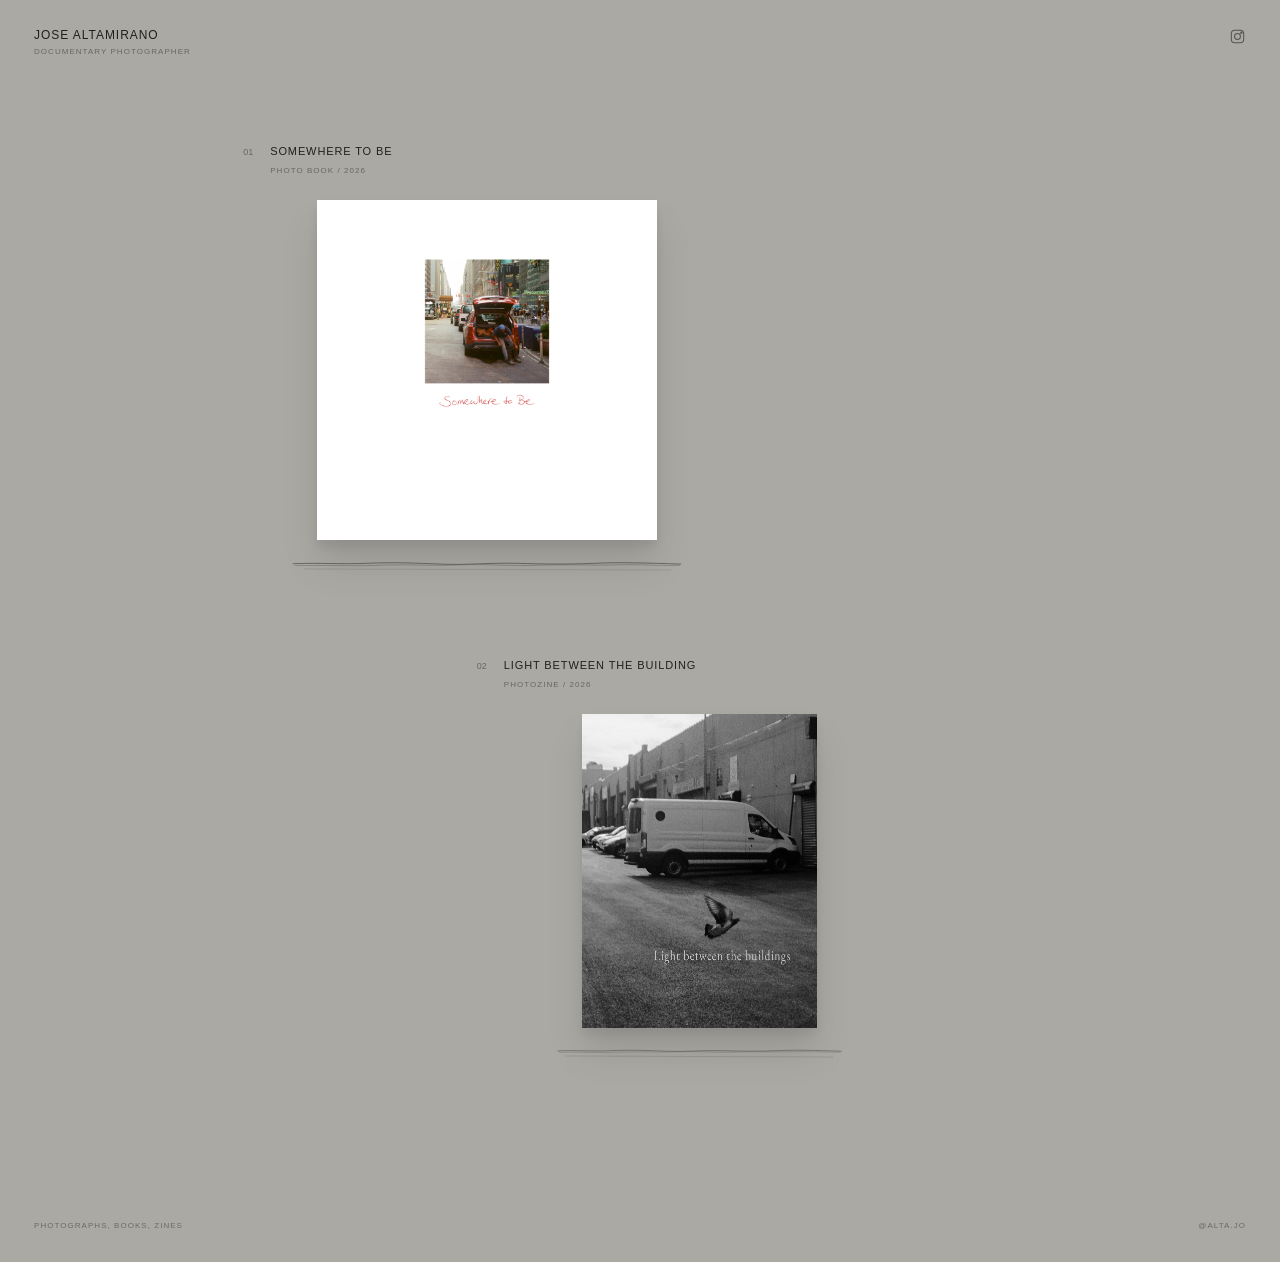
==== commit 7ba3f32e: "Add files via upload" ====
--- a/index.html
+++ b/index.html
@@ -1,293 +1,126 @@
 <!DOCTYPE html>
-
 <html lang="en">
 <head>
-<meta charset="utf-8"/>
-<meta content="width=device-width, initial-scale=1.0" name="viewport"/>
-<title>Somewhere to Be — Jose Altamirano</title>
-<link href="style.css" rel="stylesheet"/>
+  <meta charset="UTF-8">
+  <meta name="viewport" content="width=device-width, initial-scale=1.0">
+  <title>Jose Altamirano</title>
+  <link rel="stylesheet" href="style.css">
 </head>
-<body id="top">
-<header class="site-header">
-<h1>SOMEWHERE TO BE</h1>
-<p>PHOTO BOOK / 2026</p>
-</header>
-<a class="back-link" href="../index.html">← Projects</a>
-<main>
-<section aria-label="Somewhere to Be photo book" class="book-area">
 
-<button aria-label="Previous spread" class="arrow-button" id="previous-button" type="button">
-<svg aria-hidden="true" viewbox="0 0 60 60">
-<path class="sketch-circle circle-one" d="M30 5 C45 4, 56 16, 55 30 C55 45, 44 56, 29 55 C14 56, 4 44, 5 29 C4 15, 16 5, 30 5"></path>
-<path class="sketch-circle circle-two" d="M29 7 C43 5, 54 17, 53 31 C54 44, 42 54, 29 53 C16 55, 6 43, 7 30 C5 17, 16 7, 29 7"></path>
-<path class="sketch-arrow" d="M35 20 L24 30 L35 40"></path>
-</svg>
-</button>
+<body>
 
-<div class="book-column">
-    <div class="purchase-slot">
-        <a class="mid-book-purchase" href="https://www.blurb.com/bookstore/invited/11046856/078c89bf5e12986d4794da893e44dfa9be1e446a" id="mid-book-purchase" target="_blank" rel="noopener noreferrer">GET A COPY →</a>
+  <header class="site-header">
+    <div class="brand-block">
+      <a href="./" class="site-name">JOSE ALTAMIRANO</a>
+      <span class="site-role">DOCUMENTARY PHOTOGRAPHER</span>
     </div>
 
-    <div class="book" id="book">
-        <div class="page left-page">
-            <img alt="Left page of Somewhere to Be" id="left-page-image" src="images/001.jpg"/>
+    <nav class="site-nav">
+      <a
+        href="https://www.instagram.com/alta.jo/"
+        target="_blank"
+        rel="noopener"
+        aria-label="Instagram"
+        class="instagram-link"
+      >
+        <svg class="instagram-icon" viewBox="0 0 24 24" aria-hidden="true">
+          <rect x="3.25" y="3.25" width="17.5" height="17.5" rx="5"></rect>
+          <circle cx="12" cy="12" r="4.15"></circle>
+          <circle cx="17.45" cy="6.75" r="1"></circle>
+        </svg>
+      </a>
+    </nav>
+  </header>
+
+  <main id="books" class="books">
+
+    <article
+      class="project project-summer"
+      data-theme="summer"
+    >
+      <div class="project-meta">
+        <span class="project-number">01</span>
+
+        <div>
+          <h1>SOMEWHERE TO BE</h1>
+          <p>PHOTO BOOK / 2026</p>
         </div>
-        <div class="page right-page">
-            <img alt="Right page of Somewhere to Be" id="right-page-image" src="images/002.jpg"/>
-        </div>
-    </div>
+      </div>
 
-    <p class="page-number" id="page-number">1–2</p>
-</div>
-
-<button aria-label="Next spread" class="arrow-button" id="next-button" type="button">
-<svg aria-hidden="true" viewbox="0 0 60 60">
-<path class="sketch-circle circle-one" d="M30 5 C45 4, 56 16, 55 30 C55 45, 44 56, 29 55 C14 56, 4 44, 5 29 C4 15, 16 5, 30 5"></path>
-<path class="sketch-circle circle-two" d="M29 7 C43 5, 54 17, 53 31 C54 44, 42 54, 29 53 C16 55, 6 43, 7 30 C5 17, 16 7, 29 7"></path>
-<path class="sketch-arrow" d="M25 20 L36 30 L25 40"></path>
-</svg>
-</button>
-
-</section>
-</main>
-<!-- Hand-drawn cue appears once the reader reaches pages 13–14. -->
-<a aria-hidden="true" class="outside-scroll-cue" href="#prints" id="outside-scroll-cue">
-<span class="outside-scroll-label">SCROLL</span>
-<svg aria-hidden="true" viewbox="0 0 64 64">
-<path class="cue-circle cue-circle-one" d="M32 5 C47 5, 59 16, 59 31 C59 47, 48 59, 32 59 C16 60, 5 48, 5 32 C5 17, 16 6, 32 5 Z"></path>
-<path class="cue-circle cue-circle-two" d="M31 7 C46 6, 57 18, 57 32 C57 46, 47 57, 32 57 C18 58, 7 47, 7 32 C7 18, 17 8, 31 7 Z"></path>
-<path class="cue-arrow" d="M32 18 C31 25, 33 31, 32 39"></path>
-<path class="cue-arrow" d="M24 34 C27 38, 29 41, 32 45 C35 41, 38 38, 41 34"></path>
-</svg>
-</a>
-<!-- ==================================================
-     PROJECT EDITIONS
-     Unlocks once the reader reaches pages 13–14.
-     ================================================== -->
-<section aria-hidden="true" class="project-editions">
-<section class="shop-section prints-section" id="prints">
-<div class="about-book-block" aria-labelledby="about-book-title">
-<p class="about-book-label" id="about-book-title">ABOUT THIS BOOK</p>
-<div class="about-book-copy">
-<p>This is a collection of photographs from the places I’ve passed through, wandered into, and sometimes taken the long way around.</p>
-<p>These images are about everyday movement—people going somewhere, waiting, working, walking, and simply existing in the spaces between destinations.</p>
-<p>The book is a reminder that sometimes getting there matters less than noticing what’s around the corner.</p>
-</div>
-</div>
-<div class="free-pdf-block" id="get-the-book" aria-label="Get the book">
-<p class="free-pdf-label">GET THE BOOK</p>
-<div class="book-options">
-<div class="book-option">
-<p class="book-option-title">FREE DIGITAL COPY</p>
-<p class="free-pdf-copy">Download a free PDF to preview the full book.</p>
-<a class="free-pdf-link" href="downloads/somewhere-to-be.pdf" download>DOWNLOAD FREE PDF →</a>
-</div>
-<div class="book-option">
-<p class="book-option-title">PRINTED EDITION</p>
-<p class="free-pdf-copy">Prefer a physical copy? Order the printed edition through Blurb.</p>
-<a class="physical-book-link" href="https://www.blurb.com/bookstore/invited/11046856/078c89bf5e12986d4794da893e44dfa9be1e446a" target="_blank" rel="noopener noreferrer">BUY ON BLURB →</a>
-</div>
-</div>
-</div>
-<header class="section-heading">
-<p class="section-number">01</p>
-<h2>PRINTS</h2>
-</header>
-<div class="print-gallery-v2">
-<div class="print-stage-v2">
-<div class="print-visuals-v2">
-<article class="print-visual-v2 print-visual-one-v2" data-print-preview="0" role="button" tabindex="0">
-<img alt="Somewhere to Be print 01" src="images/prints/print-01.jpg"/>
-</article>
-<article class="print-visual-v2 print-visual-two-v2" data-print-preview="1" role="button" tabindex="0">
-<img alt="Somewhere to Be print 02" src="images/prints/print-02.jpg"/>
-</article>
-<article class="print-visual-v2 print-visual-three-v2" data-print-preview="2" role="button" tabindex="0">
-<img alt="Somewhere to Be print 03" src="images/prints/print-03.jpg"/>
-</article>
-</div>
-<!-- Details stay above the shelf. -->
-<div class="print-meta-row-v2">
-<div class="print-meta-v2">
-<p class="product-name">PRINT 01</p>
-<p class="product-details">8 × 12 / 11 × 14 / 12 × 18</p>
-<button class="product-link" type="button" data-print-preview="0">VIEW PRINT →</button>
-</div>
-<div class="print-meta-v2">
-<p class="product-name">PRINT 02</p>
-<p class="product-details">8 × 12 / 11 × 14 / 12 × 18</p>
-<button class="product-link" type="button" data-print-preview="1">VIEW PRINT →</button>
-</div>
-<div class="print-meta-v2">
-<p class="product-name">PRINT 03</p>
-<p class="product-details">8 × 12 / 11 × 14 / 12 × 18</p>
-<button class="product-link" type="button" data-print-preview="2">VIEW PRINT →</button>
-</div>
-</div>
-<div aria-hidden="true" class="print-shelf-v2"></div>
-</div>
-</div>
-</section>
-<section class="shop-section wearables-section" id="wearables" aria-hidden="true">
-<header class="section-heading">
-<p class="section-number">02</p>
-<h2>WEARABLES</h2>
-</header>
-<div class="wearable-gallery-v2">
-<div class="wearable-products-v2">
-<article class="wearable-item-v2" data-tee-item>
-<div class="wearable-visual-v2"
-     data-tee-preview
-     data-tee-title="PROJECT TEE 01"
-     data-tee-front="images/wearables/shirt-front-01.png"
-     data-tee-back="images/wearables/shirt-back-01.png"
-     role="button" tabindex="0"
-     aria-label="View Somewhere to Be tee 01 front and back">
-<img class="summer-tee-main-image" alt="Somewhere to Be project tee 01 back" src="images/wearables/shirt-back-01.png"/>
-</div>
-<div class="wearable-meta-v2">
-<p class="product-name">PROJECT TEE 01</p>
-<p class="product-details">SOMEWHERE TO BE</p>
-<button class="product-link" type="button"
-        data-tee-preview
-        data-tee-title="PROJECT TEE 01"
-        data-tee-front="images/wearables/shirt-front-01.png"
-        data-tee-back="images/wearables/shirt-back-01.png">VIEW TEE →</button>
-</div>
-</article>
-
-<article class="wearable-item-v2" data-tee-item>
-<div class="wearable-visual-v2"
-     data-tee-preview
-     data-tee-title="PROJECT TEE 02"
-     data-tee-front="images/wearables/shirt-front-02.png"
-     data-tee-back="images/wearables/shirt-back-02.png"
-     role="button" tabindex="0"
-     aria-label="View Somewhere to Be tee 02 front and back">
-<img class="summer-tee-main-image" alt="Somewhere to Be project tee 02 back" src="images/wearables/shirt-back-02.png"/>
-</div>
-<div class="wearable-meta-v2">
-<p class="product-name">PROJECT TEE 02</p>
-<p class="product-details">SOMEWHERE TO BE</p>
-<button class="product-link" type="button"
-        data-tee-preview
-        data-tee-title="PROJECT TEE 02"
-        data-tee-front="images/wearables/shirt-front-02.png"
-        data-tee-back="images/wearables/shirt-back-02.png">VIEW TEE →</button>
-</div>
-</article>
-</div>
-<div class="wearable-shelf-v2" aria-hidden="true"></div>
-</div>
-</section>
-<section class="shop-section objects-section" data-optional-products="">
-<header class="section-heading">
-<p class="section-number">03</p>
-<h2>OBJECTS</h2>
-</header>
-<div class="floating-products objects-layout">
-<article class="floating-product object-product object-one">
-<div class="product-image-wrap transparent-product">
-<img alt="Somewhere to Be sticker" src="images/objects/sticker-01.png"/>
-</div>
-<div class="product-info">
-<p class="product-name">STICKER 01</p>
-<button class="product-link" type="button">VIEW →</button>
-</div>
-</article>
-<article class="floating-product object-product object-two">
-<div class="product-image-wrap transparent-product">
-<img alt="Somewhere to Be sticker" src="images/objects/sticker-02.png"/>
-</div>
-<div class="product-info">
-<p class="product-name">STICKER 02</p>
-<button class="product-link" type="button">VIEW →</button>
-</div>
-</article>
-<article class="floating-product object-product object-three">
-<div class="product-image-wrap transparent-product">
-<img alt="Somewhere to Be sticker" src="images/objects/sticker-03.png"/>
-</div>
-<div class="product-info">
-<p class="product-name">STICKER 03</p>
-<button class="product-link" type="button">VIEW →</button>
-</div>
-</article>
-</div>
-</section>
-<footer class="project-footer">
-<a class="back-to-top" href="#top">↑ BACK TO TOP</a>
-<a class="footer-instagram" href="https://www.instagram.com/alta.jo/" rel="noopener noreferrer" target="_blank">@ALTA.JO ↗</a>
-</footer>
-</section>
-
-<!-- LARGE PRINT PREVIEW -->
-<div class="print-preview-modal" id="print-preview-modal" aria-hidden="true">
-    <button class="print-preview-backdrop" type="button" aria-label="Close print preview" data-print-close></button>
-
-    <div class="print-preview-dialog" role="dialog" aria-modal="true" aria-labelledby="print-preview-title">
-        <div class="print-preview-image-wrap">
-            <img id="print-preview-image" src="" alt="Selected print preview">
+      <a
+        href="Summer/"
+        class="book-link"
+        aria-label="View Somewhere to Be"
+      >
+        <div class="book-wrap">
+          <img
+            src="images/summer-cover.jpg"
+            alt="Somewhere to Be"
+            class="book"
+          >
         </div>
 
-        <div class="print-preview-info">
-            <div>
-                <p class="print-preview-title" id="print-preview-title">PRINT 01</p>
-                <p class="print-preview-sizes">8 × 12 / 11 × 14 / 12 × 18</p>
-            </div>
-
-            <a class="print-preview-next" id="print-preview-next" href="prints/print-01.html">VIEW PRINT PAGE →</a>
-        </div>
-    </div>
-
-    <button class="print-preview-close-cue" type="button" aria-label="Close print preview" data-print-close>
-        <span class="print-preview-close-label">CLOSE</span>
-        <svg viewBox="0 0 64 64" aria-hidden="true">
-            <path class="preview-close-circle preview-close-circle-one" d="M32 5 C47 5, 59 16, 59 31 C59 47, 48 59, 32 59 C16 60, 5 48, 5 32 C5 17, 16 6, 32 5 Z"></path>
-            <path class="preview-close-circle preview-close-circle-two" d="M31 7 C46 6, 57 18, 57 32 C57 46, 47 57, 32 57 C18 58, 7 47, 7 32 C7 18, 17 8, 31 7 Z"></path>
-            <path class="preview-close-x" d="M23 23 C27 27, 31 31, 41 41"></path>
-            <path class="preview-close-x" d="M41 23 C36 28, 31 33, 23 41"></path>
-        </svg>
-    </button>
-</div>
-
-<!-- TEE PREVIEW — FRONT + BACK -->
-<div class="tee-preview-modal" id="tee-preview-modal" aria-hidden="true">
-    <button class="tee-preview-backdrop" type="button" aria-label="Close tee preview" data-tee-close></button>
-
-    <div class="tee-preview-dialog" role="dialog" aria-modal="true" aria-labelledby="tee-preview-title">
-        <div class="tee-preview-images">
-            <figure class="tee-preview-side">
-                <img id="tee-preview-front" src="images/wearables/shirt-front-01.png" alt="Somewhere to Be project tee front">
-                <figcaption>FRONT</figcaption>
-            </figure>
-
-            <figure class="tee-preview-side">
-                <img id="tee-preview-back" src="images/wearables/shirt-back-01.png" alt="Somewhere to Be project tee back">
-                <figcaption>BACK</figcaption>
-            </figure>
+        <div class="shelf">
+          <span></span>
         </div>
 
-        <div class="tee-preview-info">
-            <div>
-                <p class="tee-preview-title" id="tee-preview-title">PROJECT TEE 01</p>
-                <p class="tee-preview-project">SOMEWHERE TO BE</p>
-            </div>
+        <div class="view-project">
+          VIEW PROJECT →
         </div>
-    </div>
+      </a>
+    </article>
 
-    <button class="tee-preview-close-cue" type="button" aria-label="Close tee preview" data-tee-close>
-        <span class="tee-preview-close-label">CLOSE</span>
-        <svg viewBox="0 0 64 64" aria-hidden="true">
-            <path class="preview-close-circle preview-close-circle-one" d="M32 5 C47 5, 59 16, 59 31 C59 47, 48 59, 32 59 C16 60, 5 48, 5 32 C5 17, 16 6, 32 5 Z"></path>
-            <path class="preview-close-circle preview-close-circle-two" d="M31 7 C46 6, 57 18, 57 32 C57 46, 47 57, 32 57 C18 58, 7 47, 7 32 C7 18, 17 8, 31 7 Z"></path>
-            <path class="preview-close-x" d="M23 23 C27 27, 31 31, 41 41"></path>
-            <path class="preview-close-x" d="M41 23 C36 28, 31 33, 23 41"></path>
-        </svg>
-    </button>
-</div>
+    <article
+      class="project project-light"
+      data-theme="light"
+    >
+      <div class="project-meta">
+        <span class="project-number">02</span>
 
-<script src="script.js"></script>
+        <div>
+          <h1>LIGHT BETWEEN THE BUILDING</h1>
+          <p>PHOTOZINE / 2026</p>
+        </div>
+      </div>
+
+      <a
+        href="light-between-the-buildings/"
+        class="book-link"
+        aria-label="View Light Between the Building"
+      >
+        <div class="book-wrap smaller">
+          <img
+            src="images/light-cover.jpg"
+            alt="Light Between the Building"
+            class="book"
+          >
+        </div>
+
+        <div class="shelf">
+          <span></span>
+        </div>
+
+        <div class="view-project">
+          VIEW PROJECT →
+        </div>
+      </a>
+    </article>
+
+  </main>
+
+  <footer class="site-footer">
+    <p>PHOTOGRAPHS, BOOKS, ZINES</p>
+
+    <a
+      href="https://www.instagram.com/alta.jo/"
+      target="_blank"
+      rel="noopener"
+    >
+      @ALTA.JO
+    </a>
+  </footer>
+
+  <script src="script.js"></script>
+
 </body>
 </html>
--- a/style.css
+++ b/style.css
@@ -1,2451 +1,592 @@
+/* ---------------------------------
+   BASE
+---------------------------------- */
+
 * {
-    margin: 0;
-    padding: 0;
-    box-sizing: border-box;
+  box-sizing: border-box;
+}
+
+html {
+  scroll-behavior: smooth;
 }
 
 :root {
-    --site-background: #f3ede2;
-    --book-paper: #f8f6f0;
-    --text-color: #1d1d1d;
-    --arrow-color: #4a4741;
+  --background: #aaa9a4;
+  --text: #202020;
+  --muted: rgba(32, 32, 32, 0.56);
+  --line: rgba(32, 32, 32, 0.55);
+
+  --summer-bg: #e7dfd2;
+  --summer-accent: #a74b3c;
+
+  --light-bg: #262626;
+  --light-text: #f3f0e8;
 }
 
 body {
-    min-height: 100vh;
-    background-color: var(--site-background);
-    color: var(--text-color);
-    font-family: Arial, Helvetica, sans-serif;
-}
-
-body.popup-open {
-    overflow: hidden;
-}
+  margin: 0;
+  min-height: 100vh;
+  background: var(--background);
+  color: var(--text);
+  font-family: Arial, Helvetica, sans-serif;
+
+  transition:
+    background-color 0.9s ease,
+    color 0.9s ease;
+}
+
+
+/* ---------------------------------
+   HEADER
+---------------------------------- */
 
 .site-header {
-    position: absolute;
-    top: 48px;
-    left: 55px;
-    z-index: 20;
-}
-
-.site-header h1 {
-    font-size: 22px;
-    letter-spacing: 1px;
-}
-
-.site-header p {
-    margin-top: 5px;
-    font-size: 10px;
-    letter-spacing: 1.4px;
-}
-
-.back-link {
-    position: absolute;
-
-    top: 50px;
-    right: 55px;
-
-    color: #4a4741;
-
-    font-family: Arial, Helvetica, sans-serif;
-
-    font-size: 10px;
-
-    letter-spacing: 1px;
-
-    text-transform: uppercase;
-    text-decoration: none;
-
-    z-index: 20;
-
-    transition: opacity 0.2s ease;
-}
-
-.back-link:hover {
-    opacity: 0.55;
-}
-.book-area {
-    min-height: 92vh;
-    display: flex;
-    justify-content: center;
-    align-items: center;
-    gap: 32px;
-    padding: 120px 30px 30px;
+  position: fixed;
+  z-index: 20;
+  top: 0;
+  left: 0;
+  width: 100%;
+
+  display: flex;
+  align-items: flex-start;
+  justify-content: space-between;
+
+  padding: 28px 34px;
+  pointer-events: none;
+}
+
+.site-header a {
+  pointer-events: auto;
+}
+
+.brand-block {
+  display: flex;
+  flex-direction: column;
+  align-items: flex-start;
+  gap: 5px;
+}
+
+.site-role {
+  font-size: 8px;
+  letter-spacing: 0.13em;
+  opacity: 0.48;
+  white-space: nowrap;
+}
+
+.site-name {
+  color: inherit;
+  text-decoration: none;
+  font-size: 12px;
+  letter-spacing: 0.08em;
+  font-weight: 500;
+}
+
+.site-nav {
+  display: flex;
+  align-items: center;
+}
+
+.site-nav a {
+  color: inherit;
+  text-decoration: none;
+  opacity: 0.62;
+  transition: opacity 0.3s ease, transform 0.3s ease;
+}
+
+.site-nav a:hover {
+  opacity: 1;
+  transform: translateY(-1px);
+}
+
+.instagram-link {
+  display: inline-flex;
+  align-items: center;
+  justify-content: center;
+}
+
+.instagram-icon {
+  width: 17px;
+  height: 17px;
+  fill: none;
+  stroke: currentColor;
+  stroke-width: 1.45;
+  stroke-linecap: round;
+  stroke-linejoin: round;
+}
+
+
+/* ---------------------------------
+   BOOKS
+---------------------------------- */
+
+.books {
+  width: 100%;
+  padding: 145px 6vw 75px;
+}
+
+
+/* ---------------------------------
+   EACH PROJECT
+---------------------------------- */
+
+.project {
+  position: relative;
+  width: min(720px, 82vw);
+  margin-bottom: 52px;
+
+  opacity: 0;
+  transform: translateY(20px);
+
+  animation:
+    projectEnter
+    1s
+    cubic-bezier(.22, .61, .36, 1)
+    forwards;
+}
+
+.project:nth-child(2) {
+  animation-delay: 0.18s;
+}
+
+.project-summer {
+  margin-left: 13vw;
+}
+
+.project-light {
+  margin-left: auto;
+  margin-right: 13vw;
+  width: min(560px, 72vw);
+}
+
+
+/* ---------------------------------
+   PROJECT META
+---------------------------------- */
+
+.project-meta {
+  display: flex;
+  align-items: flex-start;
+  gap: 17px;
+  margin-bottom: 25px;
+
+  transition:
+    color 0.7s ease,
+    transform 0.5s ease;
+}
+
+.project-number {
+  font-size: 9px;
+  line-height: 1.2;
+  opacity: 0.48;
+  padding-top: 2px;
+
+  transition:
+    color .7s ease,
+    opacity .35s ease;
+}
+
+.project-meta h1 {
+  margin: 0 0 7px;
+  max-width: 340px;
+  font-size: 11px;
+  line-height: 1.25;
+  font-weight: 500;
+  letter-spacing: 0.08em;
+
+  transition: color .7s ease;
+}
+
+.project-meta p {
+  margin: 0;
+  font-size: 8px;
+  letter-spacing: 0.13em;
+  opacity: 0.48;
+}
+
+
+/* ---------------------------------
+   BOOK LINK
+---------------------------------- */
+
+.book-link {
+  position: relative;
+  display: block;
+  color: inherit;
+  text-decoration: none;
+}
+
+
+/* ---------------------------------
+   BOOK OBJECT
+---------------------------------- */
+
+.book-wrap {
+  position: relative;
+  width: 340px;
+  margin-left: 74px;
+
+  transform-style: preserve-3d;
+
+  transition:
+    transform 0.45s
+    cubic-bezier(.22, .61, .36, 1);
+}
+
+.book-wrap.smaller {
+  width: 235px;
+  margin-left: 105px;
 }
 
 .book {
-    width: min(1000px, 76vw);
-    aspect-ratio: 2 / 1;
-    display: flex;
-    position: relative;
-    isolation: isolate;
-    background-color: var(--book-paper);
-    border-radius: 6px;
-    overflow: visible;
-    box-shadow:
-        0 18px 28px rgba(35, 30, 25, 0.18),
-        0 4px 8px rgba(35, 30, 25, 0.08);
-    transition:
-        opacity 0.45s ease,
-        transform 0.45s ease,
-        filter 0.45s ease;
-}
-
-.book.is-ending {
+  display: block;
+  width: 100%;
+  height: auto;
+
+  box-shadow:
+    0 7px 11px rgba(0, 0, 0, 0.08),
+    0 25px 35px rgba(0, 0, 0, 0.10);
+
+  transition:
+    box-shadow 0.45s ease,
+    filter 0.45s ease;
+
+  will-change: transform;
+}
+
+.project.is-hovering .book-wrap {
+  transform:
+    translateY(-11px)
+    rotate(var(--rotate, 0deg));
+}
+
+.project.is-hovering .book {
+  box-shadow:
+    0 13px 18px rgba(0, 0, 0, 0.09),
+    0 36px 50px rgba(0, 0, 0, 0.15);
+}
+
+
+/* ---------------------------------
+   SHELF
+---------------------------------- */
+
+.shelf {
+  position: relative;
+  height: 28px;
+
+  /* gives the book a little air above the shelf */
+  margin-top: 18px;
+}
+
+/* Keep each shelf only a little wider than the book itself. */
+.project-summer .shelf {
+  width: 390px;
+  margin-left: 49px;
+}
+
+.project-light .shelf {
+  width: 285px;
+  margin-left: 80px;
+}
+
+/*
+  Uneven double stroke. The SVG is used only as a mask,
+  so it automatically follows the current project color.
+*/
+.shelf span {
+  position: absolute;
+  left: 0;
+  top: 0;
+
+  display: block;
+  width: 100%;
+  height: 13px;
+
+  background: currentColor;
+  opacity: 0.52;
+
+  -webkit-mask:
+    url("data:image/svg+xml,%3Csvg xmlns='http://www.w3.org/2000/svg' viewBox='0 0 1000 22'%3E%3Cpath d='M3 9 C75 6 122 11 191 8 S310 7 382 10 S505 6 577 8 S701 11 773 8 S907 7 997 10' fill='none' stroke='black' stroke-width='2.4' stroke-linecap='round'/%3E%3Cpath d='M8 14 C90 12 145 16 220 13 S352 15 427 12 S557 16 632 13 S760 14 835 12 S930 15 994 13' fill='none' stroke='black' stroke-width='1.25' stroke-linecap='round'/%3E%3C/svg%3E")
+    center / 100% 100% no-repeat;
+
+  mask:
+    url("data:image/svg+xml,%3Csvg xmlns='http://www.w3.org/2000/svg' viewBox='0 0 1000 22'%3E%3Cpath d='M3 9 C75 6 122 11 191 8 S310 7 382 10 S505 6 577 8 S701 11 773 8 S907 7 997 10' fill='none' stroke='black' stroke-width='2.4' stroke-linecap='round'/%3E%3Cpath d='M8 14 C90 12 145 16 220 13 S352 15 427 12 S557 16 632 13 S760 14 835 12 S930 15 994 13' fill='none' stroke='black' stroke-width='1.25' stroke-linecap='round'/%3E%3C/svg%3E")
+    center / 100% 100% no-repeat;
+
+  transform: scaleX(0) rotate(-0.12deg);
+  transform-origin: left center;
+
+  animation:
+    drawShelf
+    1.1s
+    cubic-bezier(.22, .61, .36, 1)
+    forwards;
+
+  animation-delay: 0.45s;
+}
+
+/* small imperfect pencil-like continuation */
+.shelf::after {
+  content: "";
+
+  position: absolute;
+  left: 3%;
+  top: 11px;
+
+  width: 94%;
+  height: 1px;
+
+  background: currentColor;
+  opacity: 0.13;
+
+  transform: rotate(0.18deg);
+  transform-origin: center;
+}
+
+/* ---------------------------------
+   VIEW PROJECT
+---------------------------------- */
+
+.view-project {
+  margin-top: 11px;
+  margin-left: 74px;
+
+  font-size: 9px;
+  letter-spacing: 0.14em;
+
+  opacity: 0;
+  transform: translateY(7px);
+
+  transition:
+    opacity 0.35s ease,
+    transform 0.35s ease;
+}
+
+.project-light .view-project {
+  margin-left: 105px;
+}
+
+.project.is-hovering .view-project {
+  opacity: 0.75;
+  transform: translateY(0);
+}
+
+
+/* ---------------------------------
+   PROJECT HOVER DETAILS
+---------------------------------- */
+
+.project-summer.is-hovering .project-number,
+.project-summer.is-hovering .project-meta h1 {
+  color: var(--summer-accent);
+}
+
+.project-summer.is-hovering .project-number {
+  opacity: 1;
+}
+
+/* Mobile scroll state: match the desktop hover treatment. */
+body.theme-summer .project-summer .project-number,
+body.theme-summer .project-summer .project-meta h1 {
+  color: var(--summer-accent);
+}
+
+body.theme-summer .project-summer .project-number {
+  opacity: 1;
+}
+
+.project.is-hovering .project-meta {
+  transform: translateY(-2px);
+}
+
+
+/* ---------------------------------
+   FOOTER
+---------------------------------- */
+
+.site-footer {
+  display: flex;
+  justify-content: space-between;
+  align-items: flex-end;
+
+  padding: 0 34px 32px;
+
+  font-size: 8px;
+  letter-spacing: 0.13em;
+
+  opacity: 0.45;
+
+  transition: color 0.7s ease;
+}
+
+.site-footer p {
+  margin: 0;
+}
+
+.site-footer a {
+  color: inherit;
+  text-decoration: none;
+}
+
+
+/* ---------------------------------
+   THEME STATES
+---------------------------------- */
+
+body.theme-summer {
+  background: var(--summer-bg);
+  color: #2a2926;
+}
+
+body.theme-light {
+  background: var(--light-bg);
+  color: var(--light-text);
+}
+
+body.theme-light .book {
+  box-shadow:
+    0 10px 20px rgba(0, 0, 0, 0.25),
+    0 35px 55px rgba(0, 0, 0, 0.35);
+}
+
+
+/* ---------------------------------
+   ANIMATIONS
+---------------------------------- */
+
+@keyframes projectEnter {
+  from {
     opacity: 0;
-    transform: scale(0.97);
-    filter: blur(2px);
-}
-
-.book::after {
-    content: "";
-    position: absolute;
-    top: 0;
-    bottom: 0;
-    left: 50%;
-    width: 12px;
-    transform: translateX(-50%);
-    background: linear-gradient(
-        to right,
-        rgba(255, 255, 255, 0.12) 0%,
-        rgba(150, 150, 150, 0.04) 25%,
-        rgba(40, 40, 40, 0.12) 50%,
-        rgba(150, 150, 150, 0.04) 75%,
-        rgba(255, 255, 255, 0.12) 100%
-    );
-    pointer-events: none;
-    z-index: 9;
-}
-
-.book::before {
-    content: "";
-    position: absolute;
-    top: 6px;
-    bottom: 6px;
-    left: 50%;
-    width: 1px;
-    transform: translateX(-50%);
-    background-color: rgba(25, 25, 25, 0.18);
-    box-shadow:
-        -1px 0 2px rgba(255, 255, 255, 0.28),
-        1px 0 2px rgba(0, 0, 0, 0.08);
-    pointer-events: none;
-    z-index: 10;
-}
-
-.page {
-    width: 50%;
-    aspect-ratio: 1 / 1;
-    display: flex;
-    justify-content: center;
-    align-items: center;
-    position: relative;
-    background-color: var(--book-paper);
-    overflow: hidden;
-    z-index: 2;
-}
-
-.left-page {
-    border-radius: 6px 0 0 6px;
-    box-shadow: inset -7px 0 12px rgba(60, 55, 48, 0.025);
-}
-
-.right-page {
-    border-radius: 0 6px 6px 0;
-    box-shadow: inset 7px 0 12px rgba(60, 55, 48, 0.025);
-}
-
-.page img {
-    width: 100%;
-    height: 100%;
-    object-fit: contain;
-    object-position: center;
-    display: block;
-    user-select: none;
-    -webkit-user-drag: none;
-    image-rendering: auto;
-}
-
-.arrow-button {
-    width: 48px;
-    height: 48px;
-    padding: 0;
-    border: none;
-    background-color: transparent;
-    display: flex;
-    justify-content: center;
-    align-items: center;
-    flex-shrink: 0;
-    cursor: pointer;
-    transition:
-        transform 0.2s ease,
-        opacity 0.2s ease;
-}
-
-.arrow-button svg {
-    width: 44px;
-    height: 44px;
-    overflow: visible;
-}
-
-.sketch-circle,
-.sketch-arrow {
-    fill: none;
-    stroke: var(--arrow-color);
-    stroke-linecap: round;
-    stroke-linejoin: round;
-}
-
-.sketch-circle { stroke-width: 1.7; }
-.sketch-arrow { stroke-width: 2; }
-.circle-one { opacity: 0.85; }
-.circle-two { opacity: 0.3; }
-
-#previous-button {
-    transform: rotate(-3deg) translateY(2px);
-}
-
-#next-button {
-    transform: rotate(2deg) translateY(-1px);
-}
-
-#previous-button:hover {
-    transform: rotate(-5deg) translateY(2px) scale(1.06);
-    opacity: 0.72;
-}
-
-#next-button:hover {
-    transform: rotate(4deg) translateY(-1px) scale(1.06);
-    opacity: 0.72;
-}
-
-.arrow-button:focus-visible {
-    outline: 1px dashed var(--arrow-color);
-    outline-offset: 5px;
-}
-
-.arrow-button:disabled {
-    opacity: 0.25;
-    cursor: default;
-}
-
-.page-number {
-    margin-top: -50px;
-    padding-bottom: 30px;
-    text-align: center;
-    font-size: 12px;
-    letter-spacing: 1px;
-}
-
-.end-popup {
-    position: fixed;
-    inset: 0;
-    display: flex;
-    justify-content: center;
-    align-items: center;
-    padding: 24px;
-    background-color: rgba(31, 28, 24, 0);
-    opacity: 0;
-    visibility: hidden;
-    transition:
-        opacity 0.4s ease,
-        visibility 0.4s ease,
-        background-color 0.4s ease;
-    z-index: 100;
-}
-
-.end-popup.is-visible {
-    opacity: 1;
-    visibility: visible;
-    background-color: rgba(31, 28, 24, 0.55);
-}
-
-.end-popup-panel {
-    width: min(520px, 92vw);
-    position: relative;
-    padding: 52px 48px 44px;
-    background-color: var(--book-paper);
-    border-radius: 4px;
-    text-align: center;
-    box-shadow:
-        0 28px 70px rgba(20, 18, 15, 0.25),
-        0 4px 16px rgba(20, 18, 15, 0.1);
-    opacity: 0;
-    transform: translateY(20px) scale(0.97);
-    transition:
-        opacity 0.4s ease 0.12s,
-        transform 0.4s ease 0.12s;
-}
-
-.end-popup.is-visible .end-popup-panel {
-    opacity: 1;
-    transform: translateY(0) scale(1);
-}
-
-.popup-close {
-    position: absolute;
-    top: 15px;
-    right: 18px;
-    width: 34px;
-    height: 34px;
-    border: none;
-    background: transparent;
-    color: #46413a;
-    font-size: 29px;
-    font-weight: 300;
-    line-height: 1;
-    cursor: pointer;
-}
-
-.popup-eyebrow {
-    margin-bottom: 15px;
-    font-size: 10px;
-    letter-spacing: 2px;
-}
-
-.end-popup-panel h2 {
-    font-family: Georgia, "Times New Roman", serif;
-    font-size: clamp(28px, 4vw, 39px);
-    font-weight: 400;
-    line-height: 1.15;
-}
-
-.popup-copy {
-    max-width: 390px;
-    margin: 19px auto 30px;
-    color: #5d574f;
-    font-family: Georgia, "Times New Roman", serif;
-    font-size: 16px;
-    line-height: 1.6;
-}
-
-.popup-links {
-    display: grid;
-    gap: 12px;
-}
-
-.popup-link {
-    display: block;
-    padding: 15px 20px;
-    border: 1px solid #37332e;
-    color: #27231f;
-    background-color: transparent;
-    font-size: 12px;
-    letter-spacing: 0.7px;
-    text-decoration: none;
-    text-transform: uppercase;
-    transition:
-        background-color 0.2s ease,
-        color 0.2s ease,
-        transform 0.2s ease;
-}
-
-.popup-link:hover {
-    transform: translateY(-1px);
-}
-
-.popup-link-primary {
-    background-color: #27231f;
-    color: var(--book-paper);
-}
-
-.popup-link:not(.popup-link-primary):hover {
-    background-color: rgba(39, 35, 31, 0.05);
-}
-
-.popup-link-primary:hover {
-    background-color: #403a33;
-}
-
-.restart-book {
-    margin-top: 25px;
-    border: none;
-    border-bottom: 1px solid rgba(39, 35, 31, 0.55);
-    background: transparent;
-    color: #4d473f;
-    font-family: Georgia, "Times New Roman", serif;
-    font-size: 13px;
-    cursor: pointer;
-}
-
-@media (max-width: 900px) {
-    .book-area { gap: 18px; }
-    .book { width: 78vw; }
-}
-
-@media (max-width: 700px) {
-
-    .site-header {
-        position: static;
-        padding: 30px 24px 0;
-    }
-
-    .back-link {
-    top: 32px;
-    right: 24px;
-
-    font-size: 9px;
-    }
-    
-    .book-area {
-        min-height: auto;
-
-        gap: 6px;
-
-        padding:
-            135px 8px 24px;
-    }
-
-    .book {
-        width: 82vw;
-
-        aspect-ratio: 2 / 1;
-
-        display: flex;
-
-        overflow: visible;
-    }
-
-    .page {
-        display: flex;
-
-        width: 50%;
-
-        aspect-ratio: 1 / 1;
-    }
-
-    .left-page {
-        border-radius:
-            5px 0 0 5px;
-    }
-
-    .right-page {
-        display: flex;
-
-        border-radius:
-            0 5px 5px 0;
-    }
-
-    .book::before,
-    .book::after {
-        display: block;
-    }
-
-    .left-page::before,
-    .right-page::after {
-        display: none;
-    }
-
-    .arrow-button {
-        width: 30px;
-        height: 30px;
-    }
-
-    .arrow-button svg {
-        width: 28px;
-        height: 28px;
-    }
-
-    .page-number {
-        margin-top: 14px;
-
-        padding-bottom: 20px;
-    }
-
-    .end-popup-panel {
-        padding:
-            46px 24px 34px;
-    }
-}
-
-@media (prefers-reduced-motion: reduce) {
-    *,
-    *::before,
-    *::after {
-        transition-duration: 0.01ms !important;
-        animation-duration: 0.01ms !important;
-    }
-}
-/* =========================
-   END OF BOOK TRANSITION
-   ========================= */
-
-.book {
-    transition:
-        transform 0.6s ease,
-        opacity 0.6s ease,
-        filter 0.6s ease;
-}
-
-.book.book-ending {
-    transform:
-        scale(0.86)
-        rotate(-0.6deg);
-
-    opacity: 0;
-
-    filter: blur(1px);
-}
-
-
-/* =========================
-   END POPUP
-   ========================= */
-
-.end-popup {
-    position: fixed;
-
-    inset: 0;
-
-    display: flex;
-    align-items: center;
-    justify-content: center;
-
-    padding: 24px;
-
-    background:
-        rgba(31, 28, 24, 0);
-
-    opacity: 0;
-
-    visibility: hidden;
-
-    transition:
-        opacity 0.45s ease,
-        background 0.45s ease,
-        visibility 0.45s ease;
-
-    z-index: 1000;
-}
-
-
-.end-popup.is-visible {
-    opacity: 1;
-
-    visibility: visible;
-
-    background:
-        rgba(31, 28, 24, 0.48);
-}
-
-
-.end-popup-panel {
-    width: min(520px, 92vw);
-
-    padding:
-        50px 44px 40px;
-
-    position: relative;
-
-    background:
-        #f8f6f0;
-
-    text-align: center;
-
-    border-radius: 4px;
-
-    box-shadow:
-        0 28px 70px rgba(20, 18, 15, 0.22);
-
-    opacity: 0;
-
-    transform:
-        translateY(18px)
-        scale(0.97);
-
-    transition:
-        opacity 0.4s ease 0.15s,
-        transform 0.4s ease 0.15s;
-}
-
-
-.end-popup.is-visible
-.end-popup-panel {
-    opacity: 1;
-
-    transform:
-        translateY(0)
-        scale(1);
-}
-
-
-.popup-close {
-    position: absolute;
-
-    top: 14px;
-    right: 17px;
-
-    border: none;
-
-    background: transparent;
-
-    font-size: 28px;
-
-    color: #4a4741;
-
-    cursor: pointer;
-}
-
-
-.popup-eyebrow {
-    margin-bottom: 14px;
-
-    font-size: 10px;
-
-    letter-spacing: 2px;
-}
-
-
-.end-popup-panel h2 {
-    font-family:
-        Georgia,
-        "Times New Roman",
-        serif;
-
-    font-size:
-        clamp(28px, 4vw, 38px);
-
-    font-weight: 400;
-}
-
-
-.popup-copy {
-    margin:
-        18px auto 28px;
-
-    max-width: 380px;
-
-    font-family:
-        Georgia,
-        "Times New Roman",
-        serif;
-
-    font-size: 16px;
-
-    line-height: 1.5;
-
-    color: #5d574f;
-}
-
-
-.popup-links {
-    display: grid;
-
-    gap: 12px;
-}
-
-
-.popup-link {
-    display: block;
-
-    padding:
-        14px 18px;
-
-    border:
-        1px solid #37332e;
-
-    color: #27231f;
-
-    text-decoration: none;
-
-    text-transform: uppercase;
-
-    font-size: 12px;
-
-    letter-spacing: 0.7px;
-}
-
-
-.popup-link-primary {
-    background:
-        #27231f;
-
-    color:
-        #f8f6f0;
-}
-
-
-.restart-book {
-    margin-top: 24px;
-
-    border: none;
-
-    border-bottom:
-        1px solid rgba(39, 35, 31, 0.5);
-
-    background: transparent;
-
-    color: #4d473f;
-
-    font-family:
-        Georgia,
-        "Times New Roman",
-        serif;
-
-    font-size: 13px;
-
-    cursor: pointer;
-}
-/* ==================================================
-   SOMEWHERE TO BE — LOWER PROJECT SECTIONS
-   ================================================== */
-
-html {
-    scroll-behavior: smooth;
-}
-
-/* Keep scrolling available while the end popup is open. */
-body.popup-open {
-    overflow: auto !important;
-}
-
-/* Make the popup part of the top viewport rather than pinning it to the screen. */
-.end-popup {
-    position: absolute !important;
-    top: 0;
-    left: 0;
-    width: 100%;
-    height: 100vh;
-    inset: auto !important;
-    touch-action: pan-y;
-}
-
-/* ==================================================
-   OUTSIDE HAND-DRAWN SCROLL CUE
-   ================================================== */
-
-.outside-scroll-cue {
-    width: 74px;
-    margin: -6px auto 18px;
-    display: flex;
-    flex-direction: column;
-    align-items: center;
-    gap: 5px;
-    color: #675f56;
-    opacity: 0;
-    visibility: hidden;
-    transform: translateY(-4px);
-    pointer-events: none;
-    transition: opacity .45s ease, transform .45s ease, visibility .45s ease;
-}
-
-.outside-scroll-cue.is-visible {
-    opacity: .72;
-    visibility: visible;
-    transform: translateY(0);
-}
-
-.outside-scroll-label {
-    font-size: 7px;
-    letter-spacing: 2px;
-}
-
-.outside-scroll-cue svg {
-    width: 50px;
-    height: 50px;
-    overflow: visible;
-    animation: summer-scroll-cue-drift 2.4s ease-in-out infinite;
-}
-
-.cue-circle,
-.cue-arrow {
-    fill: none;
-    stroke: currentColor;
-    stroke-linecap: round;
-    stroke-linejoin: round;
-}
-
-.cue-circle-one { stroke-width: 1.25; }
-.cue-circle-two { stroke-width: .7; opacity: .32; }
-.cue-arrow { stroke-width: 1.45; }
-
-@keyframes summer-scroll-cue-drift {
-    0%, 100% { transform: translateY(0) rotate(-.3deg); }
-    50% { transform: translateY(4px) rotate(.3deg); }
-}
-
-/* ==================================================
-   PROJECT EDITIONS — HIDDEN UNTIL BOOK IS FINISHED
-   ================================================== */
-
-.project-editions {
-    display: none;
-    width: 100%;
-    background: var(--site-background);
-    color: var(--text-color);
-}
-
-.project-editions.is-unlocked {
-    display: block;
-    padding-top: 26vh;
-    animation: summer-editions-reveal .8s ease both;
-}
-
-@keyframes summer-editions-reveal {
-    from { opacity: 0; }
-    to { opacity: 1; }
-}
-
-/* ==================================================
-   ABOUT THIS BOOK
-   ================================================== */
-
-.about-book-block {
-    width: min(560px, 82vw);
-    margin: 0 auto 52px;
-    text-align: left;
-}
-
-.about-book-label {
-    margin: 0 0 26px;
-    color: rgba(29, 29, 29, 0.58);
-    font-size: 8px;
-    font-weight: 400;
-    letter-spacing: 1.8px;
-    text-transform: uppercase;
-}
-
-.about-book-copy {
-    color: rgba(29, 29, 29, 0.78);
-    font-size: 13px;
-    line-height: 1.85;
-}
-
-.about-book-copy p {
-    margin: 0 0 22px;
-}
-
-.about-book-copy p:last-child {
-    margin-bottom: 0;
-}
-
-/* ==================================================
-   FREE DIGITAL EDITION
-   ================================================== */
-
-.free-pdf-block {
-    width: min(560px, 82vw);
-    margin: 0 auto 135px;
-    padding-top: 28px;
-    border-top: 1px solid rgba(29, 29, 29, 0.14);
-    text-align: left;
-}
-
-.free-pdf-label {
-    margin: 0 0 24px;
-    color: rgba(29, 29, 29, 0.58);
-    font-size: 8px;
-    font-weight: 400;
-    letter-spacing: 1.8px;
-    text-transform: uppercase;
-}
-
-.book-options {
-    display: grid;
-    grid-template-columns: repeat(2, minmax(0, 1fr));
-    gap: 44px;
-}
-
-.book-option-title {
-    margin: 0 0 10px;
-    color: rgba(29, 29, 29, 0.72);
-    font-size: 8px;
-    font-weight: 400;
-    letter-spacing: 1.35px;
-    text-transform: uppercase;
-}
-
-.free-pdf-copy {
-    margin: 0;
-    font-size: 11px;
-    line-height: 1.7;
-    color: rgba(29, 29, 29, 0.7);
-}
-
-.free-pdf-link,
-.physical-book-link {
-    display: inline-block;
-    margin-top: 18px;
-    padding-bottom: 4px;
-    border-bottom: 1px solid rgba(29, 29, 29, 0.35);
-    color: var(--text-color);
-    font-size: 8px;
-    letter-spacing: 1.25px;
-    text-decoration: none;
-    transition: opacity .25s ease, border-color .25s ease, transform .25s ease;
-}
-
-.free-pdf-link:hover,
-.physical-book-link:hover {
-    opacity: .72;
-    border-bottom-color: var(--text-color);
-    transform: translateX(3px);
-}
-
-.shop-section {
-    position: relative;
-    width: min(1180px, 90vw);
-    margin: 0 auto;
-    padding: 110px 0 220px;
-}
-
-/* ==================================================
-   WHOLE-SECTION SCROLL REVEAL
-   Keeps the SCROLL cue unchanged; only the shop sections
-   softly appear when they enter the viewport.
-   ================================================== */
-
-.prints-section.section-scroll-reveal,
-.wearables-section.section-scroll-reveal,
-.objects-section.section-scroll-reveal {
-    opacity: 0;
-    transform: translateY(54px);
-    filter: blur(3px);
-    transition:
-        opacity 1.15s ease,
-        transform 1.15s cubic-bezier(.22, .61, .36, 1),
-        filter .95s ease;
-    will-change: opacity, transform, filter;
-}
-
-.prints-section.section-scroll-reveal.is-revealed,
-.wearables-section.section-scroll-reveal.is-revealed,
-.objects-section.section-scroll-reveal.is-revealed {
+    transform: translateY(20px);
+  }
+
+  to {
     opacity: 1;
     transform: translateY(0);
-    filter: blur(0);
-}
-
-.prints-section {
-    padding-top: 75px;
-}
-
-.section-heading {
-    margin-bottom: 95px;
-}
-
-.section-number {
-    margin-bottom: 10px;
-    color: #756d63;
-    font-size: 8px;
-    letter-spacing: 2px;
-}
-
-.section-heading h2 {
-    color: #26221e;
-    font-size: 11px;
-    font-weight: 400;
-    letter-spacing: 2.6px;
-}
-
-.product-name {
-    color: #302b26;
-    font-size: 9px;
-    letter-spacing: 1.8px;
-}
-
-.product-details {
-    margin-top: 7px;
-    color: #746b61;
-    font-size: 8px;
-    letter-spacing: 1px;
-}
-
-.product-link {
-    margin-top: 14px;
-    padding: 0;
-    border: 0;
-    background: transparent;
-    color: #5d554c;
-    font-family: inherit;
-    font-size: 8px;
-    letter-spacing: 1.4px;
-    cursor: pointer;
-    opacity: .72;
-    transition: opacity .25s ease, transform .25s ease;
-}
-
-.product-link:hover {
-    opacity: 1;
-    transform: translateX(3px);
-}
-
-/* ==================================================
-   PRINTS — GROUPED ON ONE SIMPLE SHELF
-   ================================================== */
-
-.print-gallery-v2 {
-    width: min(1040px, 88vw);
-    margin: 0 auto;
-    overflow: visible;
-}
-
-.print-stage-v2 {
+  }
+}
+
+@keyframes drawShelf {
+  from {
+    transform: scaleX(0);
+  }
+
+  to {
+    transform: scaleX(1);
+  }
+}
+
+
+/* ---------------------------------
+   MOBILE
+---------------------------------- */
+
+@media (max-width: 700px) {
+
+  body {
+    transition:
+      background-color 1.5s cubic-bezier(.22, .61, .36, 1),
+      color 1.2s ease;
+  }
+
+  .site-header {
+    padding: 23px 20px;
+  }
+
+  .site-nav {
+    gap: 0;
+  }
+
+  .brand-block {
+    gap: 4px;
+  }
+
+  .site-role {
+    font-size: 7px;
+    letter-spacing: 0.11em;
+  }
+
+  .instagram-icon {
+    width: 16px;
+    height: 16px;
+  }
+
+  .books {
+    padding: 125px 20px 80px;
+  }
+
+  .project,
+  .project-light {
     width: 100%;
-    margin: 0 auto;
-}
-
-.print-visuals-v2 {
-    display: grid;
-    grid-template-columns: 1.18fr .88fr .84fr;
-    align-items: end;
-    gap: clamp(34px, 4.5vw, 64px);
-    padding: 12px 34px 0;
-}
-
-.print-visual-v2 {
-    position: relative;
-    justify-self: center;
-    transition: transform .35s ease, filter .35s ease;
-}
-
-.print-visual-v2 img {
-    width: 100%;
-    height: auto;
-    display: block;
-    user-select: none;
-    -webkit-user-drag: none;
-    box-shadow:
-        0 18px 30px rgba(67, 56, 45, .18),
-        0 4px 8px rgba(67, 56, 45, .10);
-}
-
-.print-visual-one-v2 {
-    width: min(320px, 100%);
-    transform: rotate(-.22deg);
-}
-
-.print-visual-two-v2 {
-    width: min(225px, 100%);
-    transform: rotate(.16deg);
-}
-
-.print-visual-three-v2 {
-    width: min(225px, 100%);
-    transform: rotate(-.15deg);
-}
-
-.print-visual-v2:hover {
-    transform: translateY(-6px) rotate(0deg);
-    filter: brightness(1.015);
-}
-
-/* Print info stays ABOVE the shelf. */
-.print-meta-row-v2 {
-    display: grid;
-    grid-template-columns: 1.18fr .88fr .84fr;
-    gap: clamp(34px, 4.5vw, 64px);
-    padding: 24px 34px 0;
-}
-
-.print-meta-v2 {
-    width: min(320px, 100%);
-    justify-self: center;
-    text-align: left;
-}
-
-/* Simple shelf: one rectangle, no extra faces or duplicate lines. */
-.print-shelf-v2 {
-    position: relative;
-    z-index: 4;
-    width: 96%;
-    height: 10px;
-    margin: 22px auto 0;
-    background: rgba(87, 78, 68, .08);
-    border: 1.2px solid rgba(76, 68, 59, .54);
-    border-radius: 2px;
-    box-sizing: border-box;
-    transform: rotate(.05deg);
-    box-shadow: 0 8px 12px rgba(67, 56, 45, .10);
-}
-
-.print-shelf-v2::before,
-.print-shelf-v2::after {
-    content: none;
-    display: none;
-}
-
-/* ==================================================
-   WEARABLES / OBJECTS
-   ================================================== */
-
-.floating-products {
-    position: relative;
-    width: 100%;
-}
-
-.floating-product {
-    position: relative;
-    width: max-content;
-    transition: transform .45s ease, filter .45s ease;
-}
-
-.product-image-wrap img {
-    width: 100%;
-    height: auto;
-    display: block;
-    user-select: none;
-    -webkit-user-drag: none;
-}
-
-.transparent-product {
-    filter: drop-shadow(0 20px 14px rgba(67, 56, 45, .16));
-}
-
-.product-info {
-    margin-top: 18px;
-}
-
-.wearables-layout {
-    min-height: 720px;
-}
-
-.wearable-product .product-image-wrap {
-    width: 350px;
-}
-
-.shirt-product {
-    position: absolute;
-    left: 8%;
-    top: 20px;
-    transform: rotate(-1deg);
-}
-
-.hoodie-product {
-    position: absolute;
-    right: 8%;
-    top: 210px;
-    transform: rotate(1deg);
-}
-
-.objects-layout {
-    min-height: 620px;
-}
-
-.object-product .product-image-wrap {
-    width: 185px;
-}
-
-.object-one {
-    position: absolute;
-    left: 10%;
-    top: 60px;
-    transform: rotate(-5deg);
-}
-
-.object-two {
-    position: absolute;
-    left: 43%;
-    top: 290px;
-    transform: rotate(3deg);
-}
-
-.object-three {
-    position: absolute;
-    right: 10%;
-    top: 30px;
-    transform: rotate(-2deg);
-}
-
-.floating-product:hover {
-    transform: translateY(-7px);
-}
-
-[data-optional-products].is-empty {
-    display: none;
-}
-
-.floating-product.is-missing {
-    display: none;
-}
-
-/* ==================================================
-   PROJECT FOOTER
-   ================================================== */
-
-.project-footer {
-    min-height: 52vh;
-    display: flex;
-    flex-direction: column;
-    align-items: center;
-    justify-content: center;
-    gap: 30px;
-    padding: 100px 24px 140px;
-    text-align: center;
-}
-
-.project-footer a {
-    color: #5b534a;
-    text-decoration: none;
-    font-size: 9px;
-    letter-spacing: 2px;
-    opacity: .68;
-    transition: opacity .25s ease, transform .25s ease;
-}
-
-.project-footer a:hover {
-    opacity: 1;
-}
-
-.back-to-top:hover {
-    transform: translateY(-3px);
-}
-
-/* ==================================================
-   MOBILE LOWER PROJECT SECTIONS
-   ================================================== */
-
-@media (max-width: 900px) and (min-width: 701px) {
-    .print-gallery-v2 { width: 92vw; }
-
-    .print-visuals-v2,
-    .print-meta-row-v2 {
-        gap: 28px;
-        padding-left: 24px;
-        padding-right: 24px;
-    }
-
-    .print-visual-one-v2 { width: 260px; }
-    .print-visual-two-v2 { width: 190px; }
-    .print-visual-three-v2 { width: 190px; }
-}
-
-@media (max-width: 700px) {
-    .outside-scroll-cue {
-        width: 62px;
-        margin-top: 2px;
-        margin-bottom: 22px;
-    }
-
-    .outside-scroll-cue svg {
-        width: 44px;
-        height: 44px;
-    }
-
-    .project-editions.is-unlocked {
-        padding-top: 22vh;
-    }
-
-    .shop-section {
-        width: 88vw;
-        padding: 90px 0 145px;
-    }
-
-    .section-heading {
-        margin-bottom: 70px;
-    }
-
-    .print-gallery-v2 {
-        width: 100%;
-        overflow-x: auto;
-        overflow-y: visible;
-        scrollbar-width: none;
-        padding-bottom: 10px;
-    }
-
-    .print-gallery-v2::-webkit-scrollbar {
-        display: none;
-    }
-
-    .print-stage-v2 {
-        width: 700px;
-        padding: 0 16px;
-    }
-
-    .print-visuals-v2,
-    .print-meta-row-v2 {
-        grid-template-columns: 230px 175px 175px;
-        gap: 34px;
-        padding-left: 20px;
-        padding-right: 20px;
-    }
-
-    .print-visual-one-v2 { width: 230px; }
-    .print-visual-two-v2 { width: 175px; }
-    .print-visual-three-v2 { width: 175px; }
-
-    .print-shelf-v2 {
-        width: 650px;
-        height: 9px;
-        margin-top: 18px;
-    }
-
-    .wearables-layout,
-    .objects-layout {
-        min-height: auto;
-        display: flex;
-        flex-direction: column;
-        gap: 100px;
-    }
-
-    .shirt-product,
-    .hoodie-product,
-    .object-one,
-    .object-two,
-    .object-three {
-        position: relative;
-        left: auto;
-        right: auto;
-        top: auto;
-    }
-
-    .wearable-product .product-image-wrap {
-        width: min(72vw, 290px);
-    }
-
-    .object-product .product-image-wrap {
-        width: min(43vw, 170px);
-    }
-
-    .shirt-product,
-    .object-one { align-self: flex-start; }
-
-    .hoodie-product,
-    .object-three { align-self: flex-end; }
-
-    .object-two { align-self: center; }
-
-    .project-footer {
-        min-height: 46vh;
-        padding: 90px 24px 120px;
-    }
-}
-
-
-/* ==================================================
-   FINAL SUMMER POPUP POSITION FIX
-   Keep the end popup centered over the book area,
-   while still allowing the page to scroll underneath.
-   ================================================== */
-
-.book-area {
-    position: relative;
-}
-
-body.popup-open {
-    overflow: auto !important;
-}
-
-.end-popup {
-    position: absolute !important;
-    inset: 0 !important;
-    top: 0 !important;
-    left: 0 !important;
-    width: 100% !important;
-    height: 100% !important;
-    min-height: 100% !important;
-    z-index: 1000 !important;
-    touch-action: pan-y;
-}
-
-.end-popup-panel {
-    pointer-events: auto;
-    touch-action: pan-y;
-}
-
-
-/* ==================================================
-   CLEAN BOOK PURCHASE + END SCROLL FLOW
-   ================================================== */
-
-/* The old end popup is no longer used. */
-.end-popup {
-    display: none !important;
-}
-
-/* Mid-book purchase button: hidden for the first half of the book. */
-.mid-book-purchase {
-    width: fit-content;
-    margin: -12px auto 22px;
-    padding: 10px 16px;
-    display: block;
-
-    border: 1px solid rgba(74, 71, 65, .42);
-    background: transparent;
-    color: #4a4741;
-
-    font-size: 9px;
-    letter-spacing: 1.35px;
-    text-transform: uppercase;
-    text-decoration: none;
-
-    opacity: 0;
-    visibility: hidden;
-    transform: translateY(5px);
-    pointer-events: none;
-
-    transition:
-        opacity .35s ease,
-        transform .35s ease,
-        background-color .2s ease,
-        color .2s ease,
-        visibility .35s ease;
-}
-
-.mid-book-purchase.is-visible {
-    opacity: .82;
-    visibility: visible;
-    transform: translateY(0);
-    pointer-events: auto;
-}
-
-.mid-book-purchase.is-visible:hover {
-    opacity: 1;
-    background: #2b2723;
-    color: var(--book-paper);
-}
-
-.mid-book-purchase[aria-disabled="true"] {
-    cursor: default;
-}
-
-/* The hand-drawn cue is the only ending message. */
-.outside-scroll-cue {
-    text-decoration: none;
-    pointer-events: none;
-}
-
-.outside-scroll-cue.is-visible {
-    pointer-events: auto;
-    cursor: pointer;
-}
-
-@media (max-width: 700px) {
-    .mid-book-purchase {
-        margin: -8px auto 18px;
-        padding: 9px 13px;
-        font-size: 8px;
-        letter-spacing: 1.15px;
-    }
-}
-
-/* ==================================================
-   FINAL POSITION TWEAK — BRING PURCHASE AREA CLOSER
-   ================================================== */
-
-@media (min-width: 701px) {
-    .page-number {
-        margin-top: -105px !important;
-        padding-bottom: 0 !important;
-    }
-
-    .mid-book-purchase {
-        margin: 12px auto 18px !important;
-    }
-}
-
-@media (max-width: 700px) {
-    .page-number {
-        margin-top: 4px !important;
-        padding-bottom: 0 !important;
-    }
-
-    .mid-book-purchase {
-        margin: 10px auto 16px !important;
-    }
-}
-
-/* ==================================================
-   FINAL SPACING TWEAK — BRING PRINTS CLOSER TO BOOK
-   Keeps breathing room without the oversized empty gap.
-   ================================================== */
-
-@media (min-width: 901px) {
-    .project-editions.is-unlocked {
-        padding-top: 8vh !important;
-    }
-
-    .prints-section {
-        padding-top: 42px !important;
-    }
-
-    .section-heading {
-        margin-bottom: 72px !important;
-    }
-}
-
-@media (max-width: 900px) and (min-width: 701px) {
-    .project-editions.is-unlocked {
-        padding-top: 8vh !important;
-    }
-
-    .prints-section {
-        padding-top: 44px !important;
-    }
-
-    .section-heading {
-        margin-bottom: 68px !important;
-    }
-}
-
-@media (max-width: 700px) {
-    .project-editions.is-unlocked {
-        padding-top: 6vh !important;
-    }
-
-    .prints-section {
-        padding-top: 38px !important;
-    }
-
-    .section-heading {
-        margin-bottom: 58px !important;
-    }
-}
-
-/* ==================================================
-   BOOK-TOP PURCHASE BUTTON
-   ================================================== */
-
-.book-area {
-    position: relative;
-}
-
-.book-column {
-    width: min(1000px, 76vw);
-    display: flex;
-    flex-direction: column;
-    align-items: center;
-}
-
-.book-column .book {
-    width: 100% !important;
-}
-
-.purchase-slot {
-    min-height: 42px;
-    display: flex;
-    align-items: flex-end;
-    justify-content: center;
-    margin-bottom: 12px;
-}
-
-.mid-book-purchase {
-    margin: 0 !important;
-    padding: 9px 16px;
-}
-
-.page-number {
-    margin-top: 23px !important;
-    padding-bottom: 0 !important;
-}
-
-@media (max-width: 900px) and (min-width: 701px) {
-    .book-column {
-        width: 78vw;
-    }
-}
-
-@media (max-width: 700px) {
-    .book-column {
-        width: 82vw;
-    }
-
-    .purchase-slot {
-        min-height: 34px;
-        margin-bottom: 8px;
-    }
-
-    .mid-book-purchase {
-        margin: 0 !important;
-        padding: 8px 12px;
-    }
-
-    .page-number {
-        margin-top: 18px !important;
-        padding-bottom: 0 !important;
-    }
-}
-
-/* ==================================================
-   LARGE PRINT PREVIEW MODAL
-   ================================================== */
-
-.print-visual-v2[data-print-preview],
-.product-link[data-print-preview] {
-    cursor: pointer;
-}
-
-.print-visual-v2[data-print-preview]:focus-visible {
-    outline: 1px dashed rgba(74, 71, 65, .75);
-    outline-offset: 8px;
-}
-
-.print-preview-modal {
-    position: fixed;
-    inset: 0;
-    z-index: 2000;
-
-    display: flex;
-    align-items: center;
-    justify-content: center;
-
-    padding: 28px;
-
-    opacity: 0;
-    visibility: hidden;
-    pointer-events: none;
-
-    transition: opacity .28s ease, visibility .28s ease;
-}
-
-.print-preview-modal.is-visible {
-    opacity: 1;
-    visibility: visible;
-    pointer-events: auto;
-}
-
-.print-preview-backdrop {
-    position: absolute;
-    inset: 0;
-    border: 0;
-    background: rgba(243, 237, 226, .86);
-    backdrop-filter: blur(7px);
-    -webkit-backdrop-filter: blur(7px);
-    cursor: pointer;
-}
-
-.print-preview-dialog {
-    position: relative;
-    z-index: 1;
-
-    width: min(760px, 90vw);
-    max-height: 90vh;
-
-    display: flex;
-    flex-direction: column;
-    align-items: center;
-
-    padding: 34px 34px 26px;
-
-    background: rgba(248, 246, 240, .96);
-    border: 1px solid rgba(74, 71, 65, .16);
-    box-shadow:
-        0 26px 60px rgba(55, 45, 35, .17),
-        0 5px 14px rgba(55, 45, 35, .08);
-}
-
-.print-preview-close {
-    position: absolute;
-    top: 12px;
-    right: 14px;
-    z-index: 3;
-
-    width: 36px;
-    height: 36px;
-
-    border: 0;
-    background: transparent;
-    color: #49433c;
-
-    font-family: Arial, Helvetica, sans-serif;
-    font-size: 28px;
-    font-weight: 300;
-    line-height: 1;
-
-    cursor: pointer;
-}
-
-.print-preview-image-wrap {
-    width: 100%;
-    min-height: 0;
-
-    display: flex;
-    align-items: center;
-    justify-content: center;
-
-    overflow: hidden;
-}
-
-.print-preview-image-wrap img {
-    display: block;
-    width: auto;
-    max-width: 100%;
-    height: auto;
-    max-height: 66vh;
-
-    object-fit: contain;
-
-    box-shadow:
-        0 20px 42px rgba(60, 48, 38, .17),
-        0 4px 10px rgba(60, 48, 38, .08);
-}
-
-.print-preview-info {
-    width: 100%;
-    max-width: 620px;
-
-    margin-top: 22px;
-
-    display: flex;
-    align-items: flex-end;
-    justify-content: space-between;
-    gap: 30px;
-}
-
-.print-preview-title {
-    color: #302b26;
-    font-size: 10px;
-    letter-spacing: 1.8px;
-}
-
-.print-preview-sizes {
-    margin-top: 7px;
-    color: #746b61;
-    font-size: 8px;
-    letter-spacing: 1px;
-}
-
-.print-preview-next {
-    flex-shrink: 0;
-    color: #4d463f;
-    font-size: 9px;
-    letter-spacing: 1.3px;
-    text-decoration: none;
-    border-bottom: 1px solid rgba(77, 70, 63, .35);
-    padding-bottom: 3px;
-    transition: opacity .2s ease, transform .2s ease;
-}
-
-.print-preview-next:hover {
-    opacity: .62;
-    transform: translateX(2px);
-}
-
-body.print-preview-open {
-    overflow: hidden;
-}
-
-@media (max-width: 700px) {
-    .print-preview-modal {
-        padding: 16px;
-    }
-
-    .print-preview-dialog {
-        width: 94vw;
-        max-height: 88vh;
-        padding: 42px 18px 20px;
-    }
-
-    .print-preview-image-wrap img {
-        max-height: 58vh;
-    }
-
-    .print-preview-info {
-        margin-top: 18px;
-        align-items: flex-start;
-        flex-direction: column;
-        gap: 16px;
-    }
-
-    .print-preview-next {
-        font-size: 8px;
-    }
-}
-
-/* ==================================================
-   PRINT PREVIEW — BOTTOM HAND-DRAWN CLOSE CUE
-   ================================================== */
-
-/* The old top-right X is no longer used. */
-.print-preview-close {
-    display: none !important;
-}
-
-/* Stack the preview card and the close cue vertically. */
-.print-preview-modal {
-    flex-direction: column;
-    gap: 14px;
-}
-
-.print-preview-dialog {
-    max-height: 82vh;
-}
-
-.print-preview-image-wrap img {
-    max-height: 59vh;
-}
-
-.print-preview-close-cue {
-    position: relative;
-    z-index: 2;
-
-    width: 74px;
-    padding: 0;
-
-    display: flex;
-    flex-direction: column;
-    align-items: center;
-    gap: 5px;
-
-    border: 0;
-    background: transparent;
-    color: #655e56;
-
-    cursor: pointer;
-
-    opacity: .72;
-    transition:
-        opacity .22s ease,
-        transform .22s ease;
-}
-
-.print-preview-close-cue:hover {
-    opacity: 1;
-    transform: translateY(2px);
-}
-
-.print-preview-close-label {
-    font-family: Arial, Helvetica, sans-serif;
-    font-size: 7px;
-    letter-spacing: 2px;
-}
-
-.print-preview-close-cue svg {
-    width: 52px;
-    height: 52px;
-    overflow: visible;
-}
-
-.preview-close-circle,
-.preview-close-x {
-    fill: none;
-    stroke: currentColor;
-    stroke-linecap: round;
-    stroke-linejoin: round;
-}
-
-.preview-close-circle {
-    stroke-width: 1.45;
-}
-
-.preview-close-circle-one {
-    opacity: .82;
-}
-
-.preview-close-circle-two {
-    opacity: .28;
-}
-
-.preview-close-x {
-    stroke-width: 1.65;
-    opacity: .82;
-}
-
-.print-preview-close-cue:focus-visible {
-    outline: 1px dashed rgba(74, 71, 65, .7);
-    outline-offset: 5px;
-}
-
-@media (max-width: 700px) {
-    .print-preview-modal {
-        gap: 10px;
-    }
-
-    .print-preview-dialog {
-        max-height: 80vh;
-        padding-top: 20px;
-    }
-
-    .print-preview-image-wrap img {
-        max-height: 52vh;
-    }
-
-    .print-preview-close-cue svg {
-        width: 48px;
-        height: 48px;
-    }
-}
-
-/* ==================================================
-   FINAL FINE TUNE — PURCHASE BUTTON POSITION
-   ================================================== */
-
-.purchase-slot {
-    transform: translateY(-10px);
-}
-
-@media (max-width: 700px) {
-    .purchase-slot {
-        transform: translateY(-6px);
-    }
-}
-
-/* ==================================================
-   WEARABLES — SINGLE TEE DISPLAY
-   Mirrors the print presentation, but smaller and quieter.
-   ================================================== */
-
-.wearables-section {
-    padding-top: 110px;
-    padding-bottom: 190px;
-}
-
-.wearables-section.is-empty {
-    display: none;
-}
-
-.wearable-gallery-v2 {
-    width: min(700px, 82vw);
-    margin: 0 auto;
-    overflow: visible;
-}
-
-.wearable-stage-v2 {
-    width: 100%;
-    display: flex;
-    flex-direction: column;
-    align-items: center;
-}
-
-.wearable-visual-v2 {
-    width: min(340px, 46vw);
-    position: relative;
-    cursor: pointer;
-    transition: transform .35s ease, filter .35s ease;
-}
-
-.wearable-visual-v2 img {
-    width: 100%;
-    height: auto;
-    display: block;
-    user-select: none;
-    -webkit-user-drag: none;
-    filter: drop-shadow(0 24px 24px rgba(67, 56, 45, .18));
-}
-
-.wearable-visual-v2:hover {
-    transform: translateY(-7px) rotate(-.12deg);
-    filter: brightness(1.02);
-}
-
-.wearable-visual-v2:focus-visible {
-    outline: 1px dashed rgba(74, 71, 65, .7);
-    outline-offset: 10px;
-}
-
-.wearable-meta-v2 {
-    width: min(340px, 46vw);
-    margin-top: 24px;
-    text-align: left;
-}
-
-.wearable-shelf-v2 {
-    width: min(430px, 60vw);
-    height: 10px;
-    margin: 22px auto 0;
-    background: rgba(87, 78, 68, .08);
-    border: 1.2px solid rgba(76, 68, 59, .54);
-    border-radius: 2px;
-    transform: rotate(-.04deg);
-    box-shadow: 0 8px 12px rgba(67, 56, 45, .10);
-}
-
-/* ==================================================
-   TEE PREVIEW — FRONT + BACK SIDE BY SIDE
-   ================================================== */
-
-.tee-preview-modal {
-    position: fixed;
-    inset: 0;
-    z-index: 2100;
-    display: flex;
-    flex-direction: column;
-    align-items: center;
-    justify-content: center;
-    gap: 14px;
-    padding: 28px;
-    opacity: 0;
-    visibility: hidden;
-    pointer-events: none;
-    transition: opacity .28s ease, visibility .28s ease;
-}
-
-.tee-preview-modal.is-visible {
-    opacity: 1;
-    visibility: visible;
-    pointer-events: auto;
-}
-
-.tee-preview-backdrop {
-    position: absolute;
-    inset: 0;
-    border: 0;
-    background: rgba(243, 237, 226, .86);
-    backdrop-filter: blur(7px);
-    -webkit-backdrop-filter: blur(7px);
-    cursor: pointer;
-}
-
-.tee-preview-dialog {
-    position: relative;
-    z-index: 1;
-    width: min(920px, 92vw);
-    max-height: 82vh;
-    display: flex;
-    flex-direction: column;
-    align-items: center;
-    padding: 30px 30px 24px;
-    background: rgba(248, 246, 240, .97);
-    border: 1px solid rgba(74, 71, 65, .16);
-    box-shadow:
-        0 26px 60px rgba(55, 45, 35, .17),
-        0 5px 14px rgba(55, 45, 35, .08);
-}
-
-.tee-preview-images {
-    width: 100%;
-    display: grid;
-    grid-template-columns: 1fr 1fr;
-    gap: 22px;
-    align-items: end;
-}
-
-.tee-preview-side {
-    min-width: 0;
-    display: flex;
-    flex-direction: column;
-    align-items: center;
-}
-
-.tee-preview-side img {
-    display: block;
-    width: auto;
-    max-width: 100%;
-    height: auto;
-    max-height: 56vh;
-    object-fit: contain;
-}
-
-.tee-preview-side figcaption {
-    margin-top: 10px;
-    color: #746b61;
-    font-size: 7px;
-    letter-spacing: 1.7px;
-}
-
-.tee-preview-info {
-    width: 100%;
-    max-width: 760px;
-    margin-top: 20px;
-    display: flex;
-    align-items: flex-end;
-    justify-content: space-between;
-    gap: 30px;
-}
-
-.tee-preview-title {
-    color: #302b26;
-    font-size: 10px;
-    letter-spacing: 1.8px;
-}
-
-.tee-preview-project {
-    margin-top: 7px;
-    color: #746b61;
-    font-size: 8px;
-    letter-spacing: 1px;
-}
-
-.tee-preview-next {
-    flex-shrink: 0;
-    color: #4d463f;
-    font-size: 9px;
-    letter-spacing: 1.3px;
-    text-decoration: none;
-    border-bottom: 1px solid rgba(77, 70, 63, .35);
-    padding-bottom: 3px;
-    transition: opacity .2s ease, transform .2s ease;
-}
-
-.tee-preview-next:hover {
-    opacity: .62;
-    transform: translateX(2px);
-}
-
-.tee-preview-close-cue {
-    position: relative;
-    z-index: 2;
-    width: 74px;
-    padding: 0;
-    display: flex;
-    flex-direction: column;
-    align-items: center;
-    gap: 5px;
-    border: 0;
-    background: transparent;
-    color: #655e56;
-    cursor: pointer;
-    opacity: .72;
-    transition: opacity .22s ease, transform .22s ease;
-}
-
-.tee-preview-close-cue:hover {
-    opacity: 1;
-    transform: translateY(2px);
-}
-
-.tee-preview-close-label {
-    font-size: 7px;
-    letter-spacing: 2px;
-}
-
-.tee-preview-close-cue svg {
-    width: 52px;
-    height: 52px;
-    overflow: visible;
-}
-
-body.tee-preview-open {
-    overflow: hidden;
-}
-
-@media (max-width: 700px) {
-    .wearables-section {
-        padding-top: 76px;
-        padding-bottom: 135px;
-    }
-
-    .wearable-gallery-v2 {
-        width: 100%;
-    }
-
-    .wearable-visual-v2,
-    .wearable-meta-v2 {
-        width: min(62vw, 250px);
-    }
-
-    .wearable-shelf-v2 {
-        width: min(68vw, 285px);
-        height: 9px;
-        margin-top: 18px;
-    }
-
-    .tee-preview-modal {
-        padding: 14px;
-        gap: 10px;
-    }
-
-    .tee-preview-dialog {
-        width: 95vw;
-        max-height: 82vh;
-        padding: 18px 14px 18px;
-    }
-
-    .tee-preview-images {
-        gap: 10px;
-    }
-
-    .tee-preview-side img {
-        max-height: 44vh;
-    }
-
-    .tee-preview-info {
-        margin-top: 16px;
-        flex-direction: column;
-        align-items: flex-start;
-        gap: 14px;
-    }
-
-    .tee-preview-next {
-        font-size: 8px;
-    }
-
-    .tee-preview-close-cue svg {
-        width: 48px;
-        height: 48px;
-    }
-}
-
-
-/* ==================================================
-   WEARABLES — NUMBERED TWO-SHIRT DISPLAY
-   ================================================== */
-
-.wearable-gallery-v2 {
-    width: min(900px, 86vw);
-}
-
-.wearable-products-v2 {
-    display: grid;
-    grid-template-columns: repeat(2, minmax(0, 1fr));
-    gap: clamp(42px, 7vw, 92px);
-    align-items: end;
-}
-
-.wearable-item-v2 {
-    min-width: 0;
-    display: flex;
-    flex-direction: column;
-    align-items: center;
-}
-
-.wearable-item-v2.is-missing {
-    display: none;
-}
-
-.wearable-visual-v2 {
-    width: min(300px, 31vw);
-}
-
-.wearable-meta-v2 {
-    width: min(300px, 31vw);
-    margin-top: 20px;
-}
-
-.wearable-shelf-v2 {
-    width: min(800px, 82vw);
-    margin-top: 24px;
-}
-
-@media (max-width: 700px) {
-    .wearable-gallery-v2 {
-        width: 92vw;
-    }
-
-    .wearable-products-v2 {
-        gap: 18px;
-    }
-
-    .wearable-visual-v2,
-    .wearable-meta-v2 {
-        width: min(40vw, 190px);
-    }
-
-    .wearable-meta-v2 {
-        margin-top: 14px;
-    }
-
-    .wearable-shelf-v2 {
-        width: 88vw;
-        margin-top: 18px;
-    }
-}
-
-@media (max-width: 700px) {
-    .about-book-block {
-        width: 84vw;
-        margin-bottom: 44px;
-    }
-
-    .about-book-label {
-        margin-bottom: 22px;
-    }
-
-    .about-book-copy {
-        font-size: 12px;
-        line-height: 1.8;
-    }
-
-    .about-book-copy p {
-        margin-bottom: 18px;
-    }
-
-    .free-pdf-block {
-        width: 84vw;
-        margin-bottom: 105px;
-        padding-top: 24px;
-    }
-
-    .book-options {
-        grid-template-columns: 1fr;
-        gap: 30px;
-    }
-
-    .free-pdf-copy {
-        font-size: 11px;
-    }
-
-    .free-pdf-link,
-    .physical-book-link {
-        font-size: 8px;
-    }
-}
-
-
-/* ==================================================
-   SOMEWHERE TO BE — HOVER FLOAT + HANDMADE SHELVES
-   Hover behavior mirrors the homepage: the object lifts,
-   rotates slightly toward level, and gains a deeper shadow.
-   ================================================== */
-
-/* PRINTS */
-.print-visual-v2 {
-    transform-origin: center bottom;
-    transition:
-        transform .45s cubic-bezier(.22, .61, .36, 1),
-        filter .45s ease;
-    will-change: transform;
-}
-
-.print-visual-one-v2 {
-    transform: rotate(-.22deg);
-}
-
-.print-visual-two-v2 {
-    transform: rotate(.16deg);
-}
-
-.print-visual-three-v2 {
-    transform: rotate(-.15deg);
-}
-
-.print-visual-v2:hover,
-.print-visual-v2:focus-visible {
-    transform: translateY(-12px) rotate(0deg);
-    filter: brightness(1.015);
-}
-
-.print-visual-v2 img {
-    transition:
-        box-shadow .45s ease,
-        filter .45s ease;
-}
-
-.print-visual-v2:hover img,
-.print-visual-v2:focus-visible img {
-    box-shadow:
-        0 15px 18px rgba(67, 56, 45, .12),
-        0 36px 48px rgba(67, 56, 45, .20);
-}
-
-/* WEARABLES */
-.wearable-visual-v2 {
-    transform-origin: center bottom;
-    transition:
-        transform .45s cubic-bezier(.22, .61, .36, 1),
-        filter .45s ease;
-    will-change: transform;
-}
-
-.wearable-item-v2:nth-child(1) .wearable-visual-v2 {
-    transform: rotate(-.18deg);
-}
-
-.wearable-item-v2:nth-child(2) .wearable-visual-v2 {
-    transform: rotate(.18deg);
-}
-
-.wearable-visual-v2:hover,
-.wearable-visual-v2:focus-visible {
-    transform: translateY(-12px) rotate(0deg);
-}
-
-.wearable-visual-v2 img {
-    transition: filter .45s ease;
-}
-
-.wearable-visual-v2:hover img,
-.wearable-visual-v2:focus-visible img {
-    filter:
-        drop-shadow(0 15px 10px rgba(67, 56, 45, .12))
-        drop-shadow(0 30px 20px rgba(67, 56, 45, .14));
-}
-
-/* HANDMADE SHELVES */
-.print-shelf-v2,
-.wearable-shelf-v2 {
-    position: relative;
-    height: 14px;
-    background: #5d554c;
-    border: 0;
-    border-radius: 0;
-    box-shadow: none;
-    opacity: .56;
-    transform: rotate(-.08deg);
-
-    -webkit-mask:
-        url("data:image/svg+xml,%3Csvg xmlns='http://www.w3.org/2000/svg' viewBox='0 0 1000 24'%3E%3Cpath d='M4 9 C79 6 137 11 213 8 S345 7 421 10 S553 6 631 8 S766 11 840 8 S934 8 997 10' fill='none' stroke='black' stroke-width='2.5' stroke-linecap='round'/%3E%3Cpath d='M10 15 C96 12 154 16 232 13 S369 15 448 12 S581 16 661 13 S792 14 865 12 S950 15 992 13' fill='none' stroke='black' stroke-width='1.2' stroke-linecap='round'/%3E%3C/svg%3E")
-        center / 100% 100% no-repeat;
-
-    mask:
-        url("data:image/svg+xml,%3Csvg xmlns='http://www.w3.org/2000/svg' viewBox='0 0 1000 24'%3E%3Cpath d='M4 9 C79 6 137 11 213 8 S345 7 421 10 S553 6 631 8 S766 11 840 8 S934 8 997 10' fill='none' stroke='black' stroke-width='2.5' stroke-linecap='round'/%3E%3Cpath d='M10 15 C96 12 154 16 232 13 S369 15 448 12 S581 16 661 13 S792 14 865 12 S950 15 992 13' fill='none' stroke='black' stroke-width='1.2' stroke-linecap='round'/%3E%3C/svg%3E")
-        center / 100% 100% no-repeat;
-}
-
-.print-shelf-v2 {
-    width: 92%;
-    margin-top: 34px;
-}
-
-.wearable-shelf-v2 {
-    width: min(760px, 78vw);
-    margin-top: 34px;
-}
-
-@media (max-width: 700px) {
-    /*
-      Phones don't have hover, so leave the objects stable there.
-      The existing tap-to-preview behavior remains unchanged.
-    */
-    .print-shelf-v2 {
-        width: 90%;
-        margin-top: 28px;
-    }
-
-    .wearable-shelf-v2 {
-        width: 84vw;
-        margin-top: 28px;
-    }
-}
-
-
-/* ==================================================
-   HOVER FLOAT REFINEMENT
-   Slight lean on lift + reliable wearable hover trigger.
-   ================================================== */
-
-/* PRINTS — lift with just a tiny lean instead of flattening completely. */
-.print-visual-one-v2:hover,
-.print-visual-one-v2:focus-visible {
-    transform: translateY(-11px) rotate(-.55deg);
-}
-
-.print-visual-two-v2:hover,
-.print-visual-two-v2:focus-visible {
-    transform: translateY(-11px) rotate(.48deg);
-}
-
-.print-visual-three-v2:hover,
-.print-visual-three-v2:focus-visible {
-    transform: translateY(-11px) rotate(-.45deg);
-}
-
-
-/*
-  WEARABLES — trigger the lift from the whole wearable item,
-  not only the transparent image area. This makes the hover
-  much more reliable with PNG shirt cutouts.
-*/
-.wearable-item-v2 {
-    cursor: pointer;
-}
-
-.wearable-item-v2:nth-child(1):hover .wearable-visual-v2,
-.wearable-item-v2:nth-child(1):focus-within .wearable-visual-v2,
-.wearable-item-v2:nth-child(1) .wearable-visual-v2:hover,
-.wearable-item-v2:nth-child(1) .wearable-visual-v2:focus-visible {
-    transform: translateY(-11px) rotate(-.55deg);
-    filter: brightness(1.015);
-}
-
-.wearable-item-v2:nth-child(2):hover .wearable-visual-v2,
-.wearable-item-v2:nth-child(2):focus-within .wearable-visual-v2,
-.wearable-item-v2:nth-child(2) .wearable-visual-v2:hover,
-.wearable-item-v2:nth-child(2) .wearable-visual-v2:focus-visible {
-    transform: translateY(-11px) rotate(.55deg);
-    filter: brightness(1.015);
-}
-
-.wearable-item-v2:hover .summer-tee-main-image,
-.wearable-item-v2:focus-within .summer-tee-main-image {
-    filter:
-        drop-shadow(0 15px 10px rgba(67, 56, 45, .12))
-        drop-shadow(0 30px 20px rgba(67, 56, 45, .14));
-}
-
-@media (hover: none) {
-    .wearable-item-v2 {
-        cursor: default;
-    }
-}
+
+    margin-left: 0;
+    margin-right: 0;
+    margin-bottom: 64px;
+  }
+
+  .project-light {
+    padding-left: 8vw;
+  }
+
+  .project-meta {
+    margin-bottom: 19px;
+  }
+
+  .book-wrap {
+    width: min(68vw, 305px);
+    margin-left: 7vw;
+  }
+
+  .book-wrap.smaller {
+    width: min(52vw, 235px);
+    margin-left: 15vw;
+  }
+
+  .shelf {
+    margin-top: 16px;
+  }
+
+  .project-summer .shelf {
+    width: calc(min(68vw, 305px) + 42px);
+    margin-left: calc(7vw - 21px);
+  }
+
+  .project-light .shelf {
+    width: calc(min(52vw, 235px) + 42px);
+    margin-left: calc(15vw - 21px);
+  }
+
+  .view-project {
+    margin-left: 7vw;
+  }
+
+  .project-light .view-project {
+    margin-left: 15vw;
+  }
+
+  .view-project {
+    opacity: 0.52;
+    transform: none;
+  }
+
+  .site-footer {
+    padding: 0 20px 24px;
+    gap: 20px;
+  }
+}
+
+
+/* ---------------------------------
+   REDUCED MOTION
+---------------------------------- */
+
+@media (prefers-reduced-motion: reduce) {
+
+  *,
+  *::before,
+  *::after {
+    animation-duration: 0.01ms !important;
+    animation-iteration-count: 1 !important;
+    transition-duration: 0.01ms !important;
+  }
+}
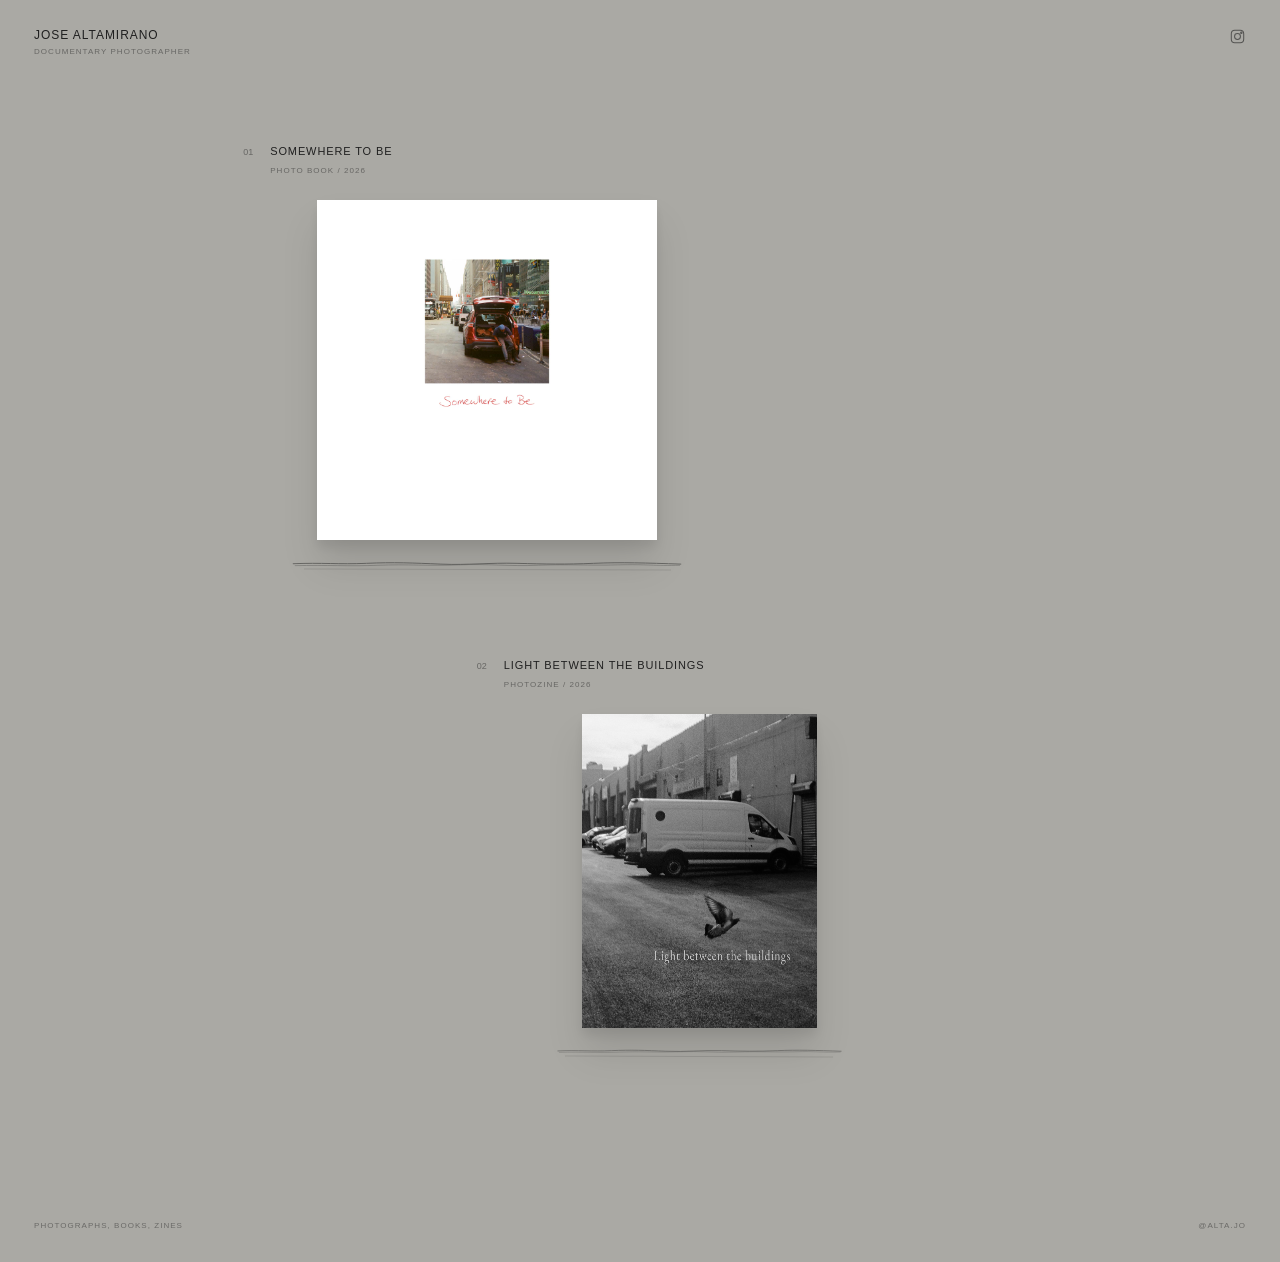
==== commit a1d883fb: "Add files via upload" ====
--- a/index.html
+++ b/index.html
@@ -48,7 +48,7 @@
       </div>
 
       <a
-        href="Summer/"
+        href="somewheretobe/"
         class="book-link"
         aria-label="View Somewhere to Be"
       >
@@ -78,7 +78,7 @@
         <span class="project-number">02</span>
 
         <div>
-          <h1>LIGHT BETWEEN THE BUILDING</h1>
+          <h1>LIGHT BETWEEN THE BUILDINGS</h1>
           <p>PHOTOZINE / 2026</p>
         </div>
       </div>
@@ -86,12 +86,12 @@
       <a
         href="light-between-the-buildings/"
         class="book-link"
-        aria-label="View Light Between the Building"
+        aria-label="View Light Between the Buildings"
       >
         <div class="book-wrap smaller">
           <img
             src="images/light-cover.jpg"
-            alt="Light Between the Building"
+            alt="Light Between the Buildings"
             class="book"
           >
         </div>
--- a/style.css
+++ b/style.css
@@ -521,17 +521,24 @@
 
     margin-left: 0;
     margin-right: 0;
-    margin-bottom: 64px;
+    margin-bottom: 112px;
+    padding-left: 0;
   }
 
   .project-light {
-    padding-left: 8vw;
+    margin-top: 34px;
   }
 
   .project-meta {
-    margin-bottom: 19px;
-  }
-
+    margin-bottom: 24px;
+    margin-left: 7vw;
+  }
+
+  /*
+    Mobile alignment:
+    both books share the same left edge for a cleaner vertical rhythm.
+    Light Between the Buildings stays intentionally smaller.
+  */
   .book-wrap {
     width: min(68vw, 305px);
     margin-left: 7vw;
@@ -539,11 +546,11 @@
 
   .book-wrap.smaller {
     width: min(52vw, 235px);
-    margin-left: 15vw;
+    margin-left: 7vw;
   }
 
   .shelf {
-    margin-top: 16px;
+    margin-top: 18px;
   }
 
   .project-summer .shelf {
@@ -553,15 +560,12 @@
 
   .project-light .shelf {
     width: calc(min(52vw, 235px) + 42px);
-    margin-left: calc(15vw - 21px);
-  }
-
-  .view-project {
+    margin-left: calc(7vw - 21px);
+  }
+
+  .view-project,
+  .project-light .view-project {
     margin-left: 7vw;
-  }
-
-  .project-light .view-project {
-    margin-left: 15vw;
   }
 
   .view-project {
@@ -590,3 +594,13 @@
     transition-duration: 0.01ms !important;
   }
 }
+
+
+/* Faster mobile handoff from the neutral header into Somewhere to Be. */
+@media (max-width: 700px) {
+  body.fast-summer-transition {
+    transition:
+      background-color .78s cubic-bezier(.22, .61, .36, 1),
+      color .68s ease;
+  }
+}
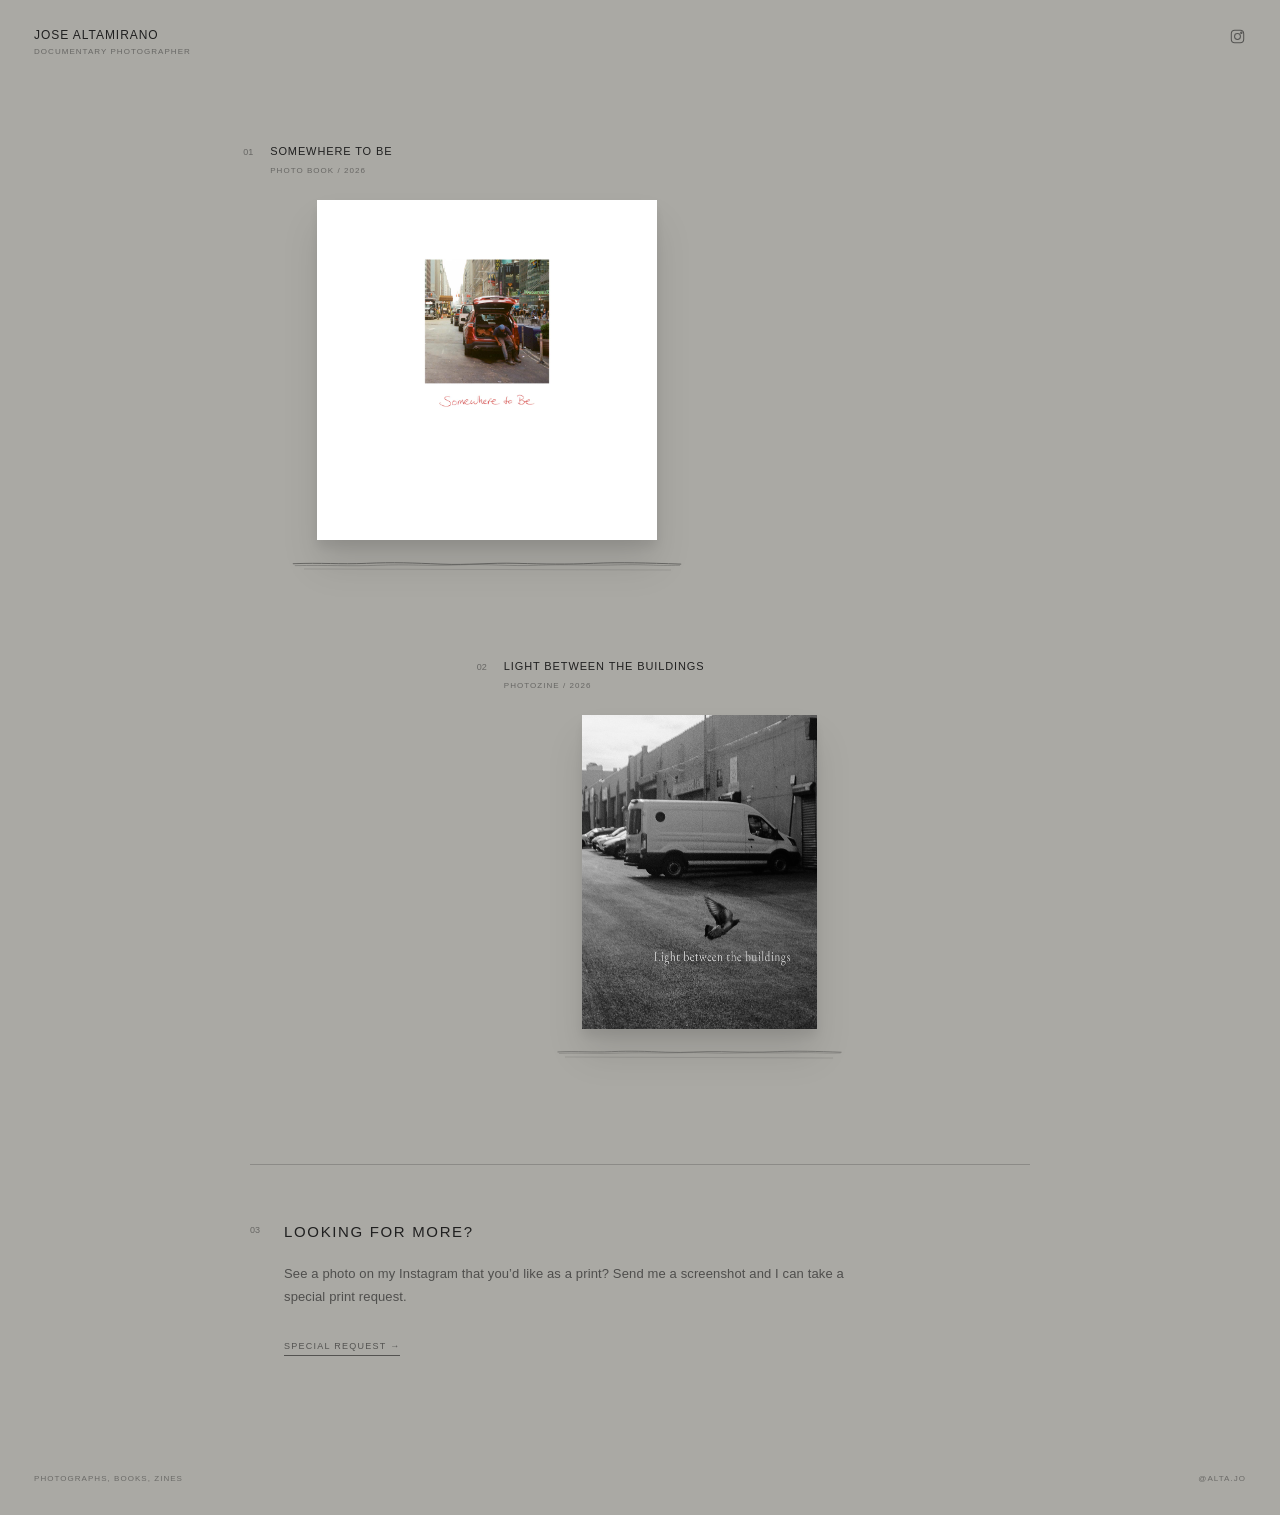
==== commit 198406a5: "Add files via upload" ====
--- a/index.html
+++ b/index.html
@@ -108,6 +108,102 @@
 
   </main>
 
+  <section class="special-request" aria-labelledby="special-request-title">
+    <div class="special-request-inner">
+      <span class="special-request-number">03</span>
+
+      <div class="special-request-copy">
+        <h2 id="special-request-title">LOOKING FOR MORE?</h2>
+        <p>
+          See a photo on my Instagram that you’d like as a print?
+          Send me a screenshot and I can take a special print request.
+        </p>
+
+        <button
+          class="special-request-button"
+          id="open-special-request"
+          type="button"
+        >
+          SPECIAL REQUEST →
+        </button>
+      </div>
+    </div>
+  </section>
+
+  <div
+    class="request-modal"
+    id="special-request-modal"
+    aria-hidden="true"
+  >
+    <div class="request-modal-backdrop" data-close-request></div>
+
+    <div
+      class="request-modal-panel"
+      role="dialog"
+      aria-modal="true"
+      aria-labelledby="request-modal-title"
+    >
+      <button
+        class="request-modal-close"
+        type="button"
+        aria-label="Close request form"
+        data-close-request
+      >
+        ×
+      </button>
+
+      <span class="request-modal-kicker">SPECIAL PRINT REQUEST</span>
+      <h2 id="request-modal-title">FOUND A PHOTO YOU LIKE?</h2>
+      <p class="request-modal-intro">
+        Tell me which photo you’re interested in. After you continue,
+        Instagram will open so you can paste the request and attach your screenshot.
+      </p>
+
+      <form id="special-request-form" class="request-form">
+        <label>
+          <span>NAME / INSTAGRAM HANDLE</span>
+          <input id="request-name" name="name" type="text" autocomplete="name">
+        </label>
+
+        <label>
+          <span>PHOTO / POST</span>
+          <textarea
+            id="request-photo"
+            name="photo"
+            rows="3"
+            placeholder="Describe the photo or paste the Instagram post link"
+            required
+          ></textarea>
+        </label>
+
+        <label>
+          <span>PREFERRED SIZE <em>OPTIONAL</em></span>
+          <input
+            id="request-size"
+            name="size"
+            type="text"
+            placeholder="Example: 8×12"
+          >
+        </label>
+
+        <label>
+          <span>NOTES <em>OPTIONAL</em></span>
+          <textarea id="request-notes" name="notes" rows="3"></textarea>
+        </label>
+
+        <p class="request-screenshot-note">
+          Attach the screenshot to your Instagram message after it opens.
+        </p>
+
+        <button class="request-submit" type="submit">
+          COPY REQUEST &amp; OPEN INSTAGRAM →
+        </button>
+
+        <p class="request-status" id="request-status" aria-live="polite"></p>
+      </form>
+    </div>
+  </div>
+
   <footer class="site-footer">
     <p>PHOTOGRAPHS, BOOKS, ZINES</p>
 
--- a/style.css
+++ b/style.css
@@ -121,7 +121,7 @@
 
 .books {
   width: 100%;
-  padding: 145px 6vw 75px;
+  padding: 145px 6vw 28px;
 }
 
 
@@ -156,6 +156,10 @@
   margin-left: auto;
   margin-right: 13vw;
   width: min(560px, 72vw);
+}
+
+.project:last-child {
+  margin-bottom: 18px;
 }
 
 
@@ -351,7 +355,7 @@
   margin-top: 11px;
   margin-left: 74px;
 
-  font-size: 9px;
+  font-size: 10px;
   letter-spacing: 0.14em;
 
   opacity: 0;
@@ -400,6 +404,254 @@
 }
 
 
+
+/* ---------------------------------
+   SPECIAL PRINT REQUEST
+---------------------------------- */
+
+.special-request {
+  width: 100%;
+  min-height: auto;
+  padding: 22px 6vw 118px;
+  display: flex;
+  align-items: flex-start;
+}
+
+.special-request-inner {
+  width: min(780px, 86vw);
+  margin: 0 auto;
+  padding-top: 58px;
+  border-top: 1px solid currentColor;
+  border-color: rgba(32, 32, 32, 0.22);
+  display: flex;
+  align-items: flex-start;
+  gap: 24px;
+}
+
+body.theme-light .special-request-inner {
+  border-color: rgba(243, 240, 232, 0.24);
+}
+
+.special-request-number {
+  padding-top: 2px;
+  font-size: 9px;
+  line-height: 1.2;
+  opacity: 0.48;
+}
+
+.special-request-copy {
+  max-width: 610px;
+}
+
+.special-request h2 {
+  margin: 0 0 20px;
+  font-size: 15px;
+  line-height: 1.25;
+  font-weight: 500;
+  letter-spacing: 0.11em;
+}
+
+.special-request p {
+  margin: 0;
+  max-width: 590px;
+  font-size: 13px;
+  line-height: 1.8;
+  letter-spacing: 0.01em;
+  opacity: 0.66;
+}
+
+.special-request-button {
+  margin-top: 32px;
+  padding: 0 0 4px;
+  border: 0;
+  border-bottom: 1px solid currentColor;
+  background: transparent;
+  color: inherit;
+  font: inherit;
+  font-size: 9px;
+  letter-spacing: 0.14em;
+  cursor: pointer;
+  opacity: 0.62;
+  transition: opacity .25s ease, transform .25s ease;
+}
+
+.special-request-button:hover {
+  opacity: 1;
+  transform: translateX(2px);
+}
+
+/* Request modal */
+
+.request-modal {
+  position: fixed;
+  inset: 0;
+  z-index: 60;
+  display: flex;
+  align-items: center;
+  justify-content: center;
+  padding: 24px;
+  visibility: hidden;
+  opacity: 0;
+  pointer-events: none;
+  transition: opacity .25s ease, visibility .25s ease;
+}
+
+.request-modal.is-open {
+  visibility: visible;
+  opacity: 1;
+  pointer-events: auto;
+}
+
+.request-modal-backdrop {
+  position: absolute;
+  inset: 0;
+  background: rgba(20, 20, 20, 0.58);
+  backdrop-filter: blur(4px);
+}
+
+.request-modal-panel {
+  position: relative;
+  z-index: 1;
+  width: min(520px, 100%);
+  max-height: min(760px, calc(100vh - 48px));
+  overflow-y: auto;
+  padding: 42px 42px 38px;
+  background: #eee8dd;
+  color: #262522;
+  box-shadow: 0 22px 65px rgba(0, 0, 0, 0.24);
+}
+
+.request-modal-close {
+  position: absolute;
+  top: 15px;
+  right: 18px;
+  border: 0;
+  padding: 4px;
+  background: transparent;
+  color: inherit;
+  font-size: 22px;
+  font-weight: 300;
+  line-height: 1;
+  cursor: pointer;
+  opacity: .52;
+}
+
+.request-modal-close:hover {
+  opacity: 1;
+}
+
+.request-modal-kicker {
+  display: block;
+  margin-bottom: 12px;
+  font-size: 8px;
+  letter-spacing: .15em;
+  opacity: .48;
+}
+
+.request-modal-panel h2 {
+  margin: 0 0 14px;
+  font-size: 12px;
+  font-weight: 500;
+  letter-spacing: .09em;
+}
+
+.request-modal-intro {
+  margin: 0 0 30px;
+  max-width: 410px;
+  font-size: 11px;
+  line-height: 1.65;
+  opacity: .64;
+}
+
+.request-form {
+  display: grid;
+  gap: 20px;
+}
+
+.request-form label {
+  display: grid;
+  gap: 8px;
+}
+
+.request-form label > span {
+  font-size: 8px;
+  letter-spacing: .13em;
+  opacity: .60;
+}
+
+.request-form em {
+  font-style: normal;
+  opacity: .55;
+}
+
+.request-form input,
+.request-form textarea {
+  width: 100%;
+  border: 0;
+  border-bottom: 1px solid rgba(38, 37, 34, .28);
+  border-radius: 0;
+  padding: 9px 1px 10px;
+  background: transparent;
+  color: inherit;
+  font: inherit;
+  font-size: 12px;
+  line-height: 1.5;
+  outline: none;
+}
+
+.request-form textarea {
+  resize: vertical;
+  min-height: 72px;
+}
+
+.request-form input:focus,
+.request-form textarea:focus {
+  border-bottom-color: currentColor;
+}
+
+.request-form ::placeholder {
+  color: rgba(38, 37, 34, .35);
+}
+
+.request-screenshot-note {
+  margin: -2px 0 0;
+  font-size: 9px;
+  line-height: 1.5;
+  letter-spacing: .02em;
+  opacity: .52;
+}
+
+.request-submit {
+  justify-self: start;
+  margin-top: 2px;
+  padding: 9px 12px;
+  border: 1px solid rgba(38, 37, 34, .38);
+  background: transparent;
+  color: inherit;
+  font: inherit;
+  font-size: 8px;
+  letter-spacing: .13em;
+  cursor: pointer;
+  transition: background .2s ease, color .2s ease;
+}
+
+.request-submit:hover {
+  background: #262522;
+  color: #eee8dd;
+}
+
+.request-status {
+  min-height: 15px;
+  margin: -7px 0 0;
+  font-size: 9px;
+  line-height: 1.5;
+  opacity: .58;
+}
+
+body.request-modal-open {
+  overflow: hidden;
+}
+
 /* ---------------------------------
    FOOTER
 ---------------------------------- */
@@ -512,7 +764,7 @@
   }
 
   .books {
-    padding: 125px 20px 80px;
+    padding: 125px 20px 34px;
   }
 
   .project,
@@ -527,6 +779,10 @@
 
   .project-light {
     margin-top: 34px;
+  }
+
+  .project:last-child {
+    margin-bottom: 18px;
   }
 
   .project-meta {
@@ -573,6 +829,47 @@
     transform: none;
   }
 
+  .special-request {
+    min-height: auto;
+    padding: 16px 20px 82px;
+    align-items: flex-start;
+  }
+
+  .special-request-inner {
+    width: 100%;
+    padding-top: 42px;
+    gap: 16px;
+  }
+
+  .special-request-copy {
+    max-width: none;
+  }
+
+  .special-request h2 {
+    margin-bottom: 16px;
+    font-size: 13px;
+  }
+
+  .special-request p {
+    font-size: 11px;
+    line-height: 1.75;
+  }
+
+  .special-request-button {
+    margin-top: 26px;
+  }
+
+  .request-modal {
+    align-items: flex-end;
+    padding: 12px;
+  }
+
+  .request-modal-panel {
+    width: 100%;
+    max-height: calc(100vh - 24px);
+    padding: 38px 24px 28px;
+  }
+
   .site-footer {
     padding: 0 20px 24px;
     gap: 20px;
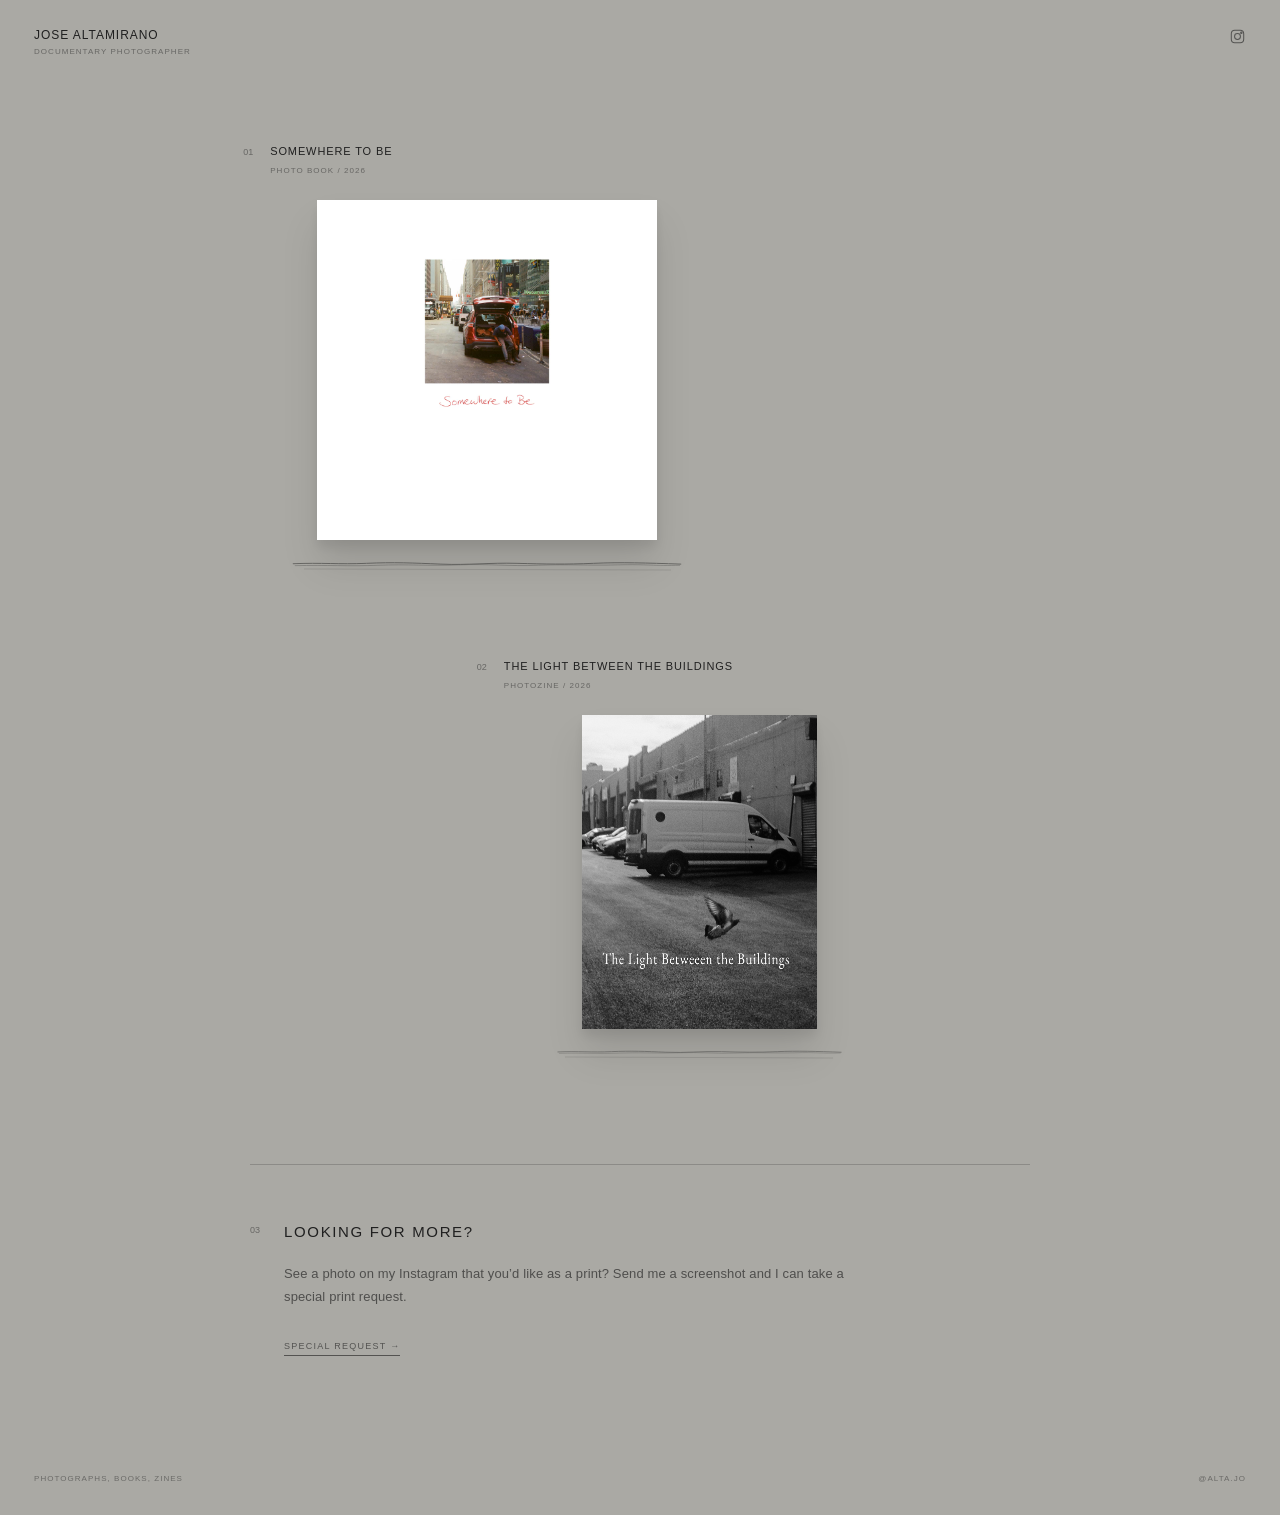
==== commit c439f05a: "Add files via upload" ====
--- a/index.html
+++ b/index.html
@@ -78,7 +78,7 @@
         <span class="project-number">02</span>
 
         <div>
-          <h1>LIGHT BETWEEN THE BUILDINGS</h1>
+          <h1>THE LIGHT BETWEEN THE BUILDINGS</h1>
           <p>PHOTOZINE / 2026</p>
         </div>
       </div>
@@ -86,12 +86,12 @@
       <a
         href="light-between-the-buildings/"
         class="book-link"
-        aria-label="View Light Between the Buildings"
+        aria-label="View The Light Between the Buildings"
       >
         <div class="book-wrap smaller">
           <img
             src="images/light-cover.jpg"
-            alt="Light Between the Buildings"
+            alt="The Light Between the Buildings"
             class="book"
           >
         </div>
--- a/style.css
+++ b/style.css
@@ -793,7 +793,7 @@
   /*
     Mobile alignment:
     both books share the same left edge for a cleaner vertical rhythm.
-    Light Between the Buildings stays intentionally smaller.
+    The Light Between the Buildings stays intentionally smaller.
   */
   .book-wrap {
     width: min(68vw, 305px);
